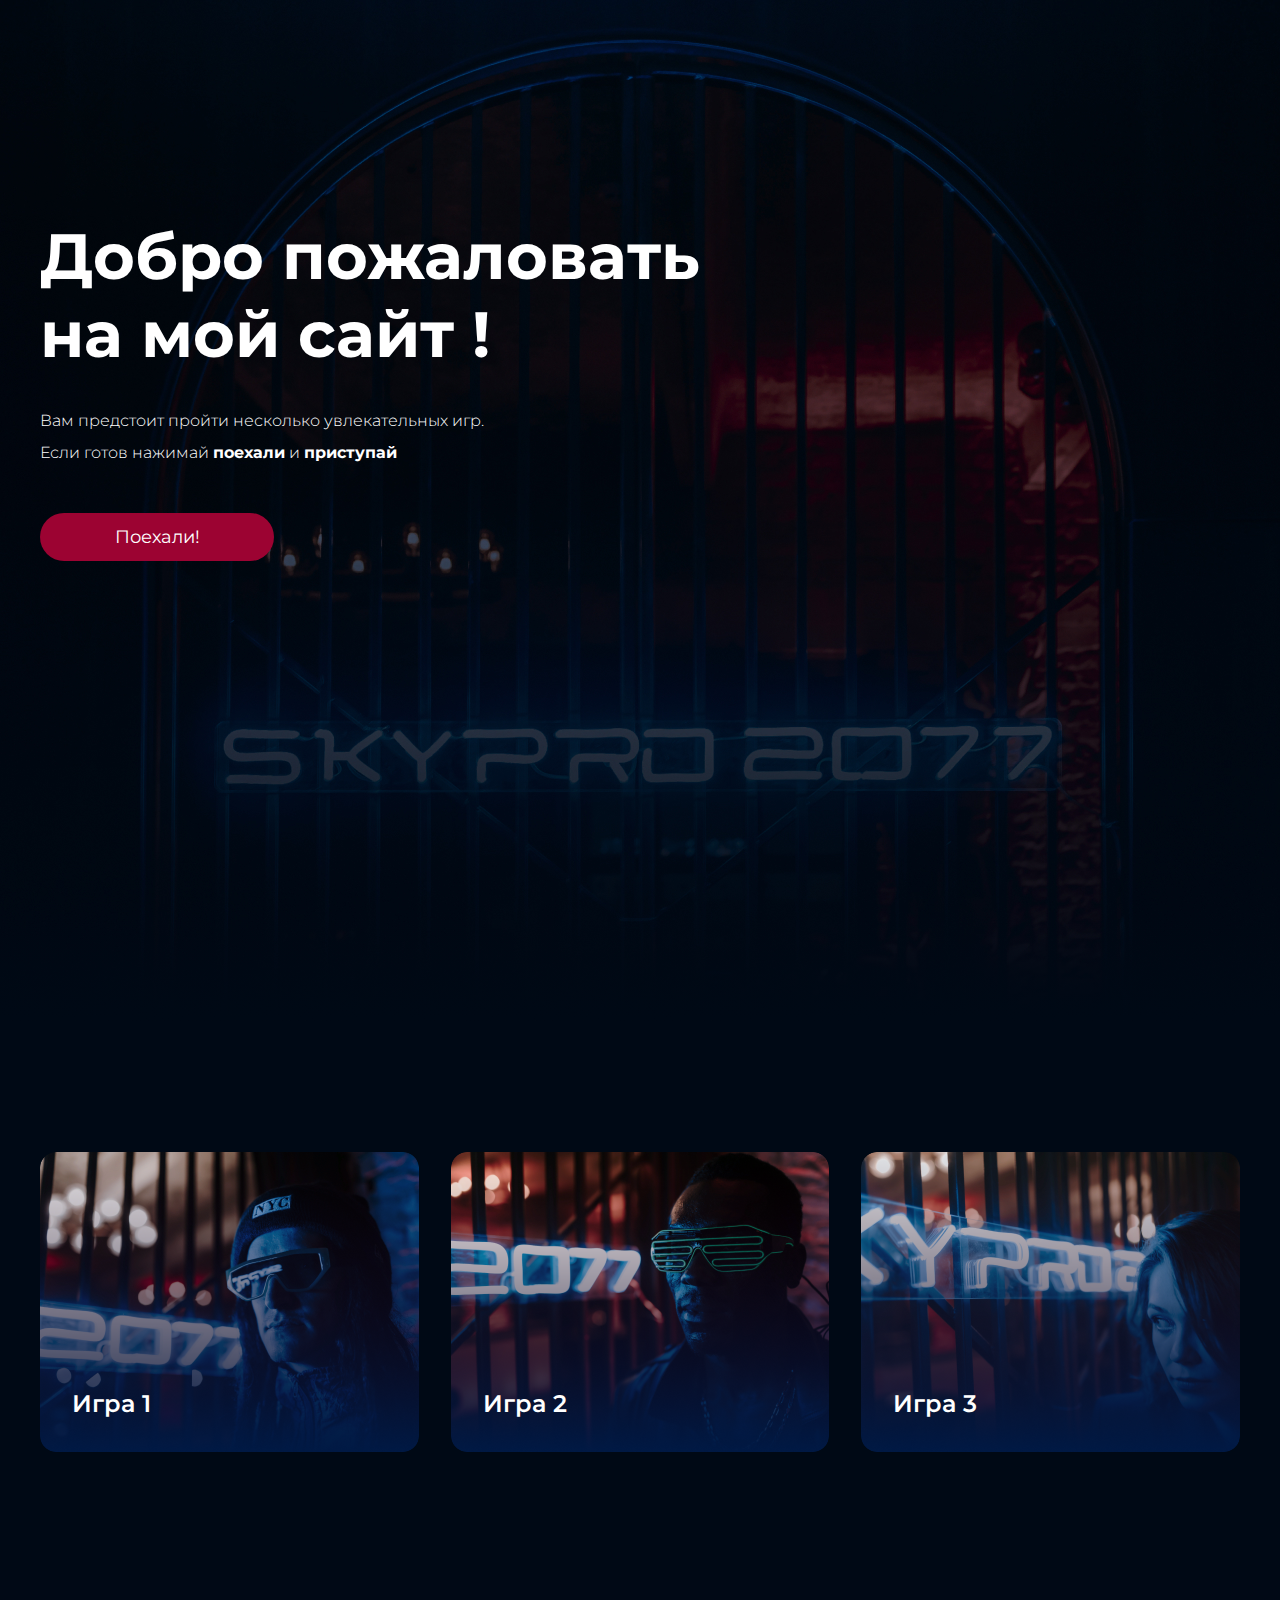
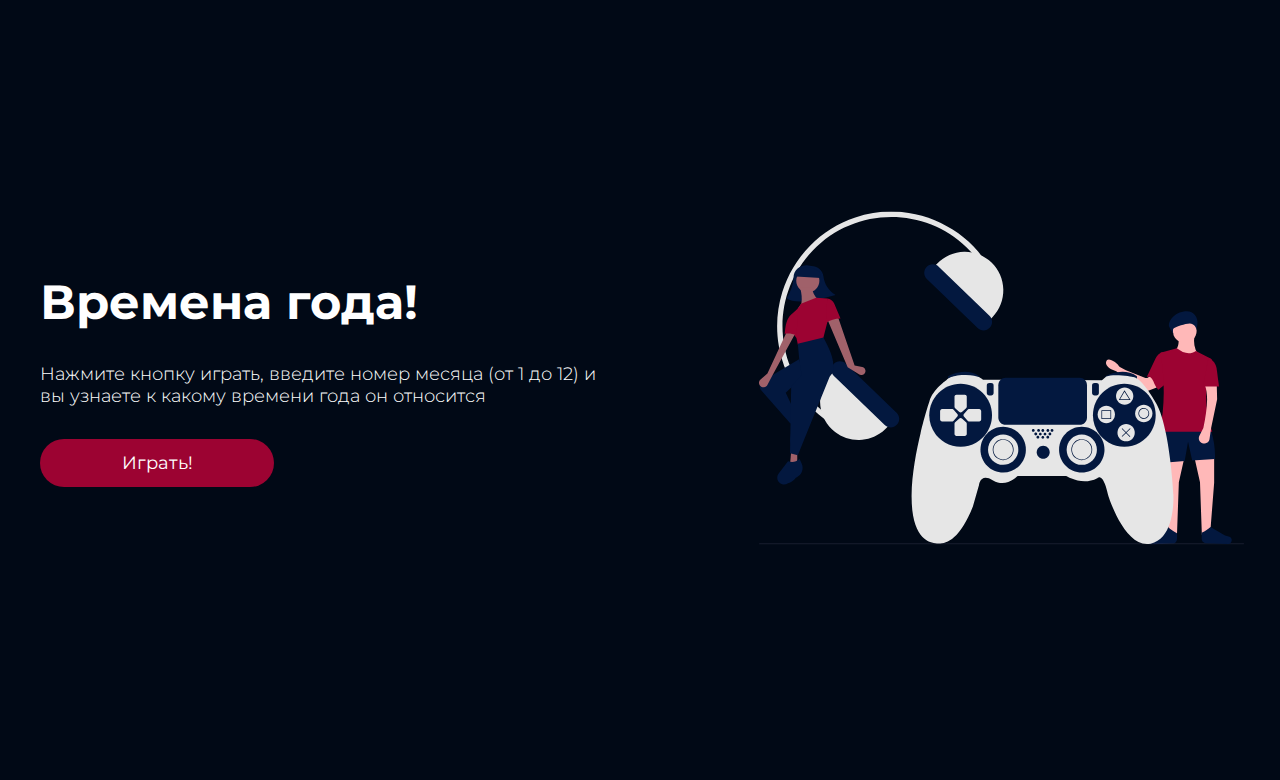
==== index.html @ d6d67e96 "added files with homework hw-3" ====
<!DOCTYPE html>
<html lang="ru">
<head>
    <meta charset="UTF-8">
    <meta name="viewport" content="width=device-width, initial-scale=1.0">
    <title>Добро пожаловать на мой сайт !</title>
    <link rel="preconnect" href="https://fonts.googleapis.com">
    <link rel="preconnect" href="https://fonts.gstatic.com" crossorigin>
    <link href="https://fonts.googleapis.com/css2?family=Montserrat:wght@400;500;600&display=swap" rel="stylesheet">
    <link rel="stylesheet" href="style.css">
</head>
<body>
    <div class="top center">
        <h1 class="title">Добро пожаловать<br>на мой сайт !</h1> 
        <p class="top_text">Вам предстоит пройти несколько увлекательных игр. Если готов нажимай <span class="text">поехали</span> и <span class="text">приступай</span></p>
        <a href="#" class="button-go">Поехали!</a>
    </div>
    <div class="games games__box center">
        <a href="#" class="games__item games__item_1">
            <p class="games__text">Игра 1</p>
        </a>
        <a href="#" class="games__item games__item_2">
            <p class="games__text">Игра 2</p>
        </a>
        <a href="#" class="games__item games__item_3">
            <p class="games__text">Игра 3</p>
        </a>
    </div>
    <div class="seasons center">
        <div class="box-month">
            <h1 class="title_text">Времена года!</h1>
            <p class="month">Нажмите кнопку играть, введите номер месяца (от 1 до 12) и вы узнаете к какому времени года он относится</p>
            <a href="#" class="button-month">Играть!</a>
        </div>
        <div class="svg" href="#">
            <svg class="svg_image" width="485" height="334" viewBox="0 0 485 334" fill="none" xmlns="http://www.w3.org/2000/svg">
                <g clip-path="url(#clip0_700_26)">
                <path d="M416.377 139.54C423.062 146.577 430.52 147.7 438.752 142.909C435.298 137.353 434.475 131.309 435.396 124.942H419.36C420.071 130.537 419.88 135.746 416.377 139.54Z" fill="#FFB8B8"/>
                <path d="M442.854 323.699L451.431 319.208L455.16 271.671V246.592L435.396 246.218L440.989 271.297L442.854 323.699Z" fill="#FFB8B8"/>
                <path d="M417.992 323.699L409.415 319.208L405.686 271.671V246.592L425.45 246.218L419.856 271.297L417.992 323.699Z" fill="#FFB8B8"/>
                <path d="M404.817 251.832L425.7 249.961L429.056 230.871L433.158 249.587L455.906 248.089C456.403 238.994 455.141 229.634 452.177 220.016L402.206 218.893L404.817 251.832Z" fill="#03183F"/>
                <path d="M383.111 180.14L357.991 160.724C357.73 160.523 357.443 160.358 357.138 160.233L353.487 158.742C350.555 157.545 344.969 153.561 347.693 149.46C349.89 146.153 358.297 152.077 359.331 154.271C359.658 154.962 360.194 155.531 360.863 155.898L365.968 158.706C366.092 158.774 366.22 158.835 366.351 158.888L385.787 166.795C386.326 167.015 386.909 167.102 387.488 167.049C388.067 166.997 388.625 166.806 389.116 166.494L392.639 164.251C393.141 163.932 393.712 163.74 394.304 163.693C394.896 163.645 395.49 163.743 396.036 163.978C396.581 164.213 397.062 164.577 397.435 165.041C397.809 165.504 398.065 166.051 398.18 166.636L399.344 172.535C399.512 173.385 399.375 174.266 398.957 175.024C398.539 175.781 397.868 176.366 397.062 176.675L386.641 180.661C386.058 180.885 385.427 180.954 384.808 180.863C384.19 180.772 383.606 180.523 383.111 180.14Z" fill="#FFB8B8"/>
                <path d="M387.777 165.994C394.732 164.122 394.002 173.875 399.308 178.67L409.741 170.403L403.698 141.037C402.077 141.502 400.585 142.339 399.342 143.482C398.098 144.625 397.137 146.043 396.533 147.623L387.777 165.994Z" fill="#9C0332"/>
                <path d="M400.715 220.765H453.296C444.786 197.747 445.615 174.074 452.86 149.95C452.982 149.549 452.961 149.118 452.8 148.732C452.639 148.346 452.349 148.028 451.98 147.833L436.887 139.915C430.963 143.784 424.596 142.595 417.869 137.294L401.46 141.786C405.927 168.713 406.054 195.087 400.715 220.765Z" fill="#9C0332"/>
                <path d="M413.862 332.491L391.95 333.423C390.996 333.464 390.06 333.149 389.324 332.539C388.587 331.928 388.102 331.066 387.96 330.118C387.818 329.161 388.036 328.184 388.574 327.381C389.111 326.577 389.928 326.003 390.865 325.773L394.582 324.858L409.19 316.36C411.354 318.609 414.334 320.511 417.977 322.131L418.02 328.106C418.028 329.235 417.599 330.323 416.824 331.141C416.048 331.959 414.986 332.443 413.862 332.491Z" fill="#03183F"/>
                <path d="M484.783 333.5H0.176254V332.298H485L484.783 333.5Z" fill="#3F3D56" fill-opacity="0.4"/>
                <path d="M446.801 332.157L468.714 333.089C469.668 333.13 470.604 332.815 471.34 332.204C472.077 331.594 472.562 330.732 472.704 329.784C472.846 328.827 472.628 327.85 472.09 327.047C471.553 326.243 470.736 325.669 469.799 325.439L466.082 324.524L451.474 316.026C449.31 318.275 446.33 320.177 442.687 321.797L442.644 327.772C442.636 328.901 443.065 329.989 443.84 330.807C444.616 331.625 445.677 332.109 446.801 332.157Z" fill="#03183F"/>
                <path d="M425.7 131.68C432.291 131.68 437.633 126.317 437.633 119.702C437.633 113.087 432.291 107.724 425.7 107.724C419.109 107.724 413.767 113.087 413.767 119.702C413.767 126.317 419.109 131.68 425.7 131.68Z" fill="#FFB8B8"/>
                <path d="M444.346 217.022L440.403 224.716C440.056 225.395 439.855 226.14 439.814 226.903C439.774 227.665 439.895 228.428 440.169 229.14C440.443 229.852 440.864 230.498 441.404 231.036C441.945 231.573 442.592 231.989 443.305 232.257C444.058 232.541 444.866 232.652 445.668 232.581C446.47 232.511 447.246 232.261 447.939 231.85C448.633 231.438 449.225 230.877 449.674 230.206C450.122 229.535 450.416 228.771 450.532 227.972L452.177 216.648L458.144 188.2L457.771 173.977H445.838C449.908 184.556 447.889 200.16 444.346 217.022Z" fill="#FFB8B8"/>
                <path d="M443.973 175.474H460.008L457.681 157.822C457.365 155.428 456.457 153.152 455.04 151.201C453.622 149.25 451.741 147.686 449.567 146.652L443.973 175.474Z" fill="#9C0332"/>
                <path d="M438.387 113.104C438.625 111.504 438.525 109.872 438.093 108.313C437.661 106.755 436.906 105.305 435.879 104.058C433.843 101.64 430.43 99.6609 424.768 100.595C412.415 102.632 408.853 112.954 410.063 115.55C411.273 118.146 414.983 124.164 414.983 124.164C414.983 124.164 412.26 118.207 415.215 116.994C418.17 115.782 429.605 111.005 433.597 113.157C434.726 113.726 435.686 114.586 436.377 115.649C437.068 116.711 437.466 117.939 437.531 119.206L438.387 113.104Z" fill="#03183F"/>
                <path d="M234.139 63.2548L229.341 65.6983C223.815 54.776 216.493 44.867 207.685 36.3878C164.426 -5.35464 95.3993 -3.98991 53.812 39.43C12.2248 82.8499 13.5844 152.134 56.8429 193.877C65.0762 201.838 74.5085 208.445 84.7924 213.457L82.4453 218.316C66.1449 210.372 51.9618 198.649 41.0677 184.115C30.1737 169.581 22.8815 152.653 19.7936 134.731C16.7058 116.809 17.9109 98.4071 23.3094 81.045C28.708 63.6829 38.145 47.8594 50.8407 34.8818C63.5364 21.9042 79.1264 12.1451 96.3226 6.41078C113.519 0.676456 131.828 -0.868477 149.736 1.90363C167.645 4.67573 184.64 11.6853 199.316 22.3532C213.992 33.0211 225.928 47.041 234.139 63.2548Z" fill="#E6E6E6"/>
                <path d="M71.8174 163.721C64.7602 171.089 60.9081 180.97 61.1087 191.189C61.3092 201.407 65.5459 211.128 72.8867 218.211C80.2275 225.295 90.0711 229.161 100.252 228.96C110.433 228.759 120.117 224.506 127.174 217.138L133.784 210.237L78.4273 156.82L71.8174 163.721Z" fill="#E6E6E6"/>
                <path d="M74.7183 152.9C73.1474 154.544 72.2903 156.746 72.335 159.024C72.3797 161.301 73.3225 163.467 74.9566 165.048L125.73 214.042C127.366 215.621 129.561 216.483 131.831 216.438C134.1 216.393 136.259 215.445 137.832 213.802C139.406 212.16 140.264 209.957 140.22 207.679C140.175 205.401 139.23 203.234 137.594 201.655L86.8206 152.661C85.1829 151.084 82.989 150.224 80.7201 150.269C78.4513 150.314 76.2928 151.26 74.7183 152.9Z" fill="#03183F"/>
                <path d="M227.001 112.912L233.611 106.011C240.668 98.6427 244.52 88.7624 244.32 78.5435C244.119 68.3246 239.883 58.6042 232.542 51.5206C228.907 48.0132 224.619 45.2588 219.924 43.4145C215.229 41.5703 210.218 40.6723 205.176 40.772C194.996 40.9733 185.311 45.2258 178.254 52.5939L171.644 59.4952L227.001 112.912Z" fill="#E6E6E6"/>
                <path d="M167.596 55.9295C166.025 57.5734 165.168 59.7755 165.213 62.0528C165.258 64.3301 166.2 66.4966 167.835 68.0771L218.608 117.071C220.245 118.648 222.438 119.509 224.707 119.463C226.976 119.417 229.133 118.469 230.706 116.827C232.278 115.186 233.137 112.984 233.093 110.707C233.049 108.43 232.106 106.264 230.472 104.684L179.699 55.6903C178.061 54.1135 175.867 53.2533 173.598 53.2981C171.329 53.343 169.171 54.2893 167.596 55.9295Z" fill="#03183F"/>
                <path d="M189.014 169.153V165.173C189.014 165.173 206.32 155.402 220.381 165.173V168.791L189.014 169.153Z" fill="#03183F"/>
                <path d="M346.569 169.153V165.173C346.569 165.173 363.875 155.402 377.936 165.173V168.791L346.569 169.153Z" fill="#03183F"/>
                <path d="M240.932 168.792H223.986C223.986 168.792 219.66 163.725 205.239 164.087C190.817 164.449 187.933 168.792 187.933 168.792C187.933 168.792 173.692 178.381 170.447 190.324C170.447 190.324 152.961 242.977 152.6 284.232C152.24 325.487 168.103 331.277 176.396 332.362C184.688 333.448 199.47 332.001 213.891 295.45L220.021 274.099C220.021 274.099 221.102 261.433 234.082 269.395C247.061 277.356 258.598 265.052 258.598 265.052H307.271C307.271 265.052 323.495 275.185 338.277 267.224C338.277 267.224 344.045 259.624 349.453 285.318C349.453 285.318 366.038 338.153 391.636 332.724C417.234 327.296 414.35 283.146 414.35 283.146C414.35 283.146 410.925 215.655 396.864 191.771C396.864 191.771 383.344 166.982 374.33 165.896C374.33 165.896 354.861 162.278 347.29 165.535L342.964 169.153L240.932 168.792Z" fill="#E6E6E6"/>
                <path d="M201.633 235.74C218.957 235.74 233 221.644 233 204.256C233 186.868 218.957 172.772 201.633 172.772C184.31 172.772 170.266 186.868 170.266 204.256C170.266 221.644 184.31 235.74 201.633 235.74Z" fill="#03183F"/>
                <path d="M365.317 235.74C382.64 235.74 396.684 221.644 396.684 204.256C396.684 186.868 382.64 172.772 365.317 172.772C347.994 172.772 333.95 186.868 333.95 204.256C333.95 221.644 347.994 235.74 365.317 235.74Z" fill="#03183F"/>
                <path d="M207.099 197.235L202.917 200.948C202.563 201.261 202.107 201.434 201.635 201.434C201.163 201.434 200.707 201.261 200.353 200.948L196.164 197.235C195.959 197.054 195.795 196.832 195.682 196.582C195.568 196.333 195.509 196.062 195.508 195.788V185.572C195.509 185.056 195.713 184.562 196.077 184.198C196.441 183.833 196.934 183.629 197.447 183.629H205.83C206.343 183.628 206.836 183.832 207.2 184.195C207.564 184.559 207.769 185.053 207.77 185.568V195.781C207.767 196.057 207.706 196.33 207.591 196.581C207.475 196.832 207.307 197.055 207.099 197.235Z" fill="#E6E6E6"/>
                <path d="M207.099 211.273L202.917 207.564C202.563 207.251 202.107 207.078 201.635 207.078C201.163 207.078 200.707 207.251 200.353 207.564L196.164 211.277C195.959 211.458 195.795 211.68 195.682 211.93C195.568 212.179 195.509 212.45 195.508 212.724V222.929C195.507 223.445 195.71 223.939 196.072 224.304C196.435 224.669 196.927 224.875 197.44 224.876H205.83C206.343 224.877 206.836 224.673 207.2 224.309C207.564 223.946 207.769 223.452 207.77 222.936V212.728C207.767 212.451 207.706 212.179 207.591 211.928C207.475 211.677 207.307 211.454 207.099 211.273Z" fill="#E6E6E6"/>
                <path d="M194.642 209.749L198.341 205.544C198.653 205.189 198.825 204.731 198.825 204.258C198.825 203.784 198.653 203.327 198.341 202.971L194.642 198.766C194.462 198.561 194.24 198.396 193.991 198.282C193.743 198.169 193.473 198.109 193.2 198.108H183.033C182.519 198.109 182.027 198.314 181.664 198.679C181.301 199.044 181.097 199.539 181.097 200.055V208.468C181.096 208.984 181.299 209.478 181.661 209.843C182.024 210.209 182.516 210.414 183.029 210.415H193.204C193.477 210.412 193.746 210.351 193.994 210.237C194.242 210.122 194.463 209.956 194.642 209.749Z" fill="#E6E6E6"/>
                <path d="M208.628 209.749L204.936 205.541C204.623 205.186 204.451 204.728 204.451 204.254C204.451 203.78 204.623 203.323 204.936 202.968L208.635 198.763C208.815 198.557 209.037 198.392 209.286 198.278C209.534 198.165 209.804 198.106 210.077 198.104H220.244C220.758 198.103 221.25 198.307 221.614 198.671C221.978 199.034 222.183 199.528 222.184 200.044V208.465C222.185 208.98 221.982 209.475 221.619 209.84C221.257 210.205 220.765 210.411 220.251 210.412H210.081C209.805 210.411 209.534 210.352 209.283 210.238C209.032 210.124 208.809 209.957 208.628 209.749Z" fill="#E6E6E6"/>
                <path d="M244.177 261.433C256.721 261.433 266.89 251.226 266.89 238.635C266.89 226.044 256.721 215.836 244.177 215.836C231.632 215.836 221.463 226.044 221.463 238.635C221.463 251.226 231.632 261.433 244.177 261.433Z" fill="#03183F"/>
                <path d="M322.774 261.433C335.318 261.433 345.488 251.226 345.488 238.635C345.488 226.044 335.318 215.836 322.774 215.836C310.229 215.836 300.06 226.044 300.06 238.635C300.06 251.226 310.229 261.433 322.774 261.433Z" fill="#03183F"/>
                <path d="M244.177 253.834C252.54 253.834 259.319 247.029 259.319 238.635C259.319 230.241 252.54 223.436 244.177 223.436C235.814 223.436 229.034 230.241 229.034 238.635C229.034 247.029 235.814 253.834 244.177 253.834Z" fill="#E6E6E6"/>
                <path d="M244.177 249.129C242.109 249.129 240.087 248.514 238.368 247.361C236.648 246.208 235.308 244.569 234.517 242.651C233.726 240.733 233.519 238.623 233.922 236.587C234.325 234.552 235.321 232.682 236.783 231.214C238.246 229.746 240.109 228.747 242.137 228.342C244.165 227.937 246.267 228.145 248.178 228.939C250.088 229.733 251.721 231.078 252.87 232.804C254.019 234.53 254.632 236.559 254.632 238.635C254.629 241.417 253.526 244.085 251.566 246.052C249.606 248.02 246.949 249.126 244.177 249.129ZM244.177 228.864C242.251 228.864 240.369 229.437 238.768 230.511C237.168 231.584 235.92 233.11 235.183 234.896C234.446 236.681 234.254 238.646 234.629 240.541C235.005 242.436 235.932 244.177 237.293 245.544C238.655 246.91 240.389 247.841 242.278 248.218C244.166 248.595 246.123 248.401 247.902 247.662C249.681 246.922 251.201 245.67 252.271 244.063C253.34 242.456 253.911 240.567 253.911 238.635C253.908 236.044 252.882 233.561 251.057 231.729C249.232 229.897 246.758 228.867 244.177 228.864Z" fill="#03183F"/>
                <path d="M322.774 253.834C331.137 253.834 337.916 247.029 337.916 238.635C337.916 230.241 331.137 223.436 322.774 223.436C314.411 223.436 307.631 230.241 307.631 238.635C307.631 247.029 314.411 253.834 322.774 253.834Z" fill="#E6E6E6"/>
                <path d="M322.774 249.129C320.706 249.129 318.684 248.514 316.965 247.361C315.246 246.208 313.905 244.569 313.114 242.651C312.323 240.733 312.116 238.623 312.519 236.587C312.923 234.552 313.918 232.682 315.381 231.214C316.843 229.746 318.706 228.747 320.734 228.342C322.762 227.937 324.864 228.145 326.775 228.939C328.685 229.733 330.318 231.078 331.467 232.804C332.616 234.53 333.229 236.559 333.229 238.635C333.226 241.417 332.124 244.085 330.163 246.052C328.203 248.019 325.546 249.126 322.774 249.129ZM322.774 228.864C320.848 228.864 318.966 229.437 317.366 230.511C315.765 231.584 314.517 233.11 313.78 234.896C313.043 236.681 312.851 238.646 313.226 240.541C313.602 242.436 314.529 244.177 315.89 245.544C317.252 246.91 318.986 247.841 320.875 248.218C322.763 248.595 324.72 248.401 326.499 247.662C328.278 246.922 329.798 245.67 330.868 244.063C331.937 242.456 332.508 240.567 332.508 238.635C332.505 236.044 331.479 233.561 329.654 231.729C327.829 229.897 325.355 228.867 322.774 228.864Z" fill="#03183F"/>
                <path d="M284.196 247.682C287.78 247.682 290.686 244.765 290.686 241.168C290.686 237.57 287.78 234.654 284.196 234.654C280.612 234.654 277.707 237.57 277.707 241.168C277.707 244.765 280.612 247.682 284.196 247.682Z" fill="#03183F"/>
                <path d="M274.278 220.848C275.06 220.848 275.695 220.212 275.695 219.426C275.695 218.641 275.06 218.004 274.278 218.004C273.495 218.004 272.861 218.641 272.861 219.426C272.861 220.212 273.495 220.848 274.278 220.848Z" fill="#03183F"/>
                <path d="M279.585 220.848C280.367 220.848 281.002 220.212 281.002 219.426C281.002 218.641 280.367 218.004 279.585 218.004C278.802 218.004 278.168 218.641 278.168 219.426C278.168 220.212 278.802 220.848 279.585 220.848Z" fill="#03183F"/>
                <path d="M278.878 227.597C279.661 227.597 280.295 226.961 280.295 226.175C280.295 225.39 279.661 224.753 278.878 224.753C278.096 224.753 277.461 225.39 277.461 226.175C277.461 226.961 278.096 227.597 278.878 227.597Z" fill="#03183F"/>
                <path d="M283.836 227.778C284.632 227.778 285.278 227.13 285.278 226.331C285.278 225.531 284.632 224.883 283.836 224.883C283.039 224.883 282.394 225.531 282.394 226.331C282.394 227.13 283.039 227.778 283.836 227.778Z" fill="#03183F"/>
                <path d="M288.786 227.597C289.568 227.597 290.203 226.961 290.203 226.175C290.203 225.39 289.568 224.753 288.786 224.753C288.003 224.753 287.369 225.39 287.369 226.175C287.369 226.961 288.003 227.597 288.786 227.597Z" fill="#03183F"/>
                <path d="M276.755 224.402C277.537 224.402 278.172 223.765 278.172 222.98C278.172 222.194 277.537 221.558 276.755 221.558C275.972 221.558 275.338 222.194 275.338 222.98C275.338 223.765 275.972 224.402 276.755 224.402Z" fill="#03183F"/>
                <path d="M281.312 224.521C282.108 224.521 282.754 223.873 282.754 223.074C282.754 222.274 282.108 221.626 281.312 221.626C280.515 221.626 279.87 222.274 279.87 223.074C279.87 223.873 280.515 224.521 281.312 224.521Z" fill="#03183F"/>
                <path d="M285.999 224.521C286.795 224.521 287.441 223.873 287.441 223.074C287.441 222.274 286.795 221.626 285.999 221.626C285.202 221.626 284.557 222.274 284.557 223.074C284.557 223.873 285.202 224.521 285.999 224.521Z" fill="#03183F"/>
                <path d="M290.909 224.402C291.692 224.402 292.326 223.765 292.326 222.98C292.326 222.194 291.692 221.558 290.909 221.558C290.127 221.558 289.493 222.194 289.493 222.98C289.493 223.765 290.127 224.402 290.909 224.402Z" fill="#03183F"/>
                <path d="M283.836 220.903C284.632 220.903 285.278 220.254 285.278 219.455C285.278 218.656 284.632 218.008 283.836 218.008C283.039 218.008 282.394 218.656 282.394 219.455C282.394 220.254 283.039 220.903 283.836 220.903Z" fill="#03183F"/>
                <path d="M288.883 220.903C289.68 220.903 290.325 220.254 290.325 219.455C290.325 218.656 289.68 218.008 288.883 218.008C288.087 218.008 287.441 218.656 287.441 219.455C287.441 220.254 288.087 220.903 288.883 220.903Z" fill="#03183F"/>
                <path d="M293.033 220.848C293.815 220.848 294.45 220.212 294.45 219.426C294.45 218.641 293.815 218.004 293.033 218.004C292.25 218.004 291.616 218.641 291.616 219.426C291.616 220.212 292.25 220.848 293.033 220.848Z" fill="#03183F"/>
                <path d="M230.296 171.876C229.629 171.877 228.99 172.143 228.518 172.616C228.046 173.089 227.781 173.731 227.78 174.401V182C227.781 182.67 228.046 183.312 228.518 183.785C228.99 184.258 229.629 184.524 230.296 184.525H232.099C232.765 184.524 233.405 184.258 233.876 183.785C234.348 183.312 234.613 182.67 234.614 182V174.401C234.613 173.731 234.348 173.089 233.876 172.616C233.405 172.143 232.765 171.877 232.099 171.876H230.296Z" fill="#03183F"/>
                <path d="M335.573 171.876C334.906 171.876 334.266 172.143 333.795 172.616C333.323 173.089 333.058 173.731 333.057 174.401V182C333.058 182.67 333.323 183.312 333.795 183.785C334.266 184.258 334.906 184.524 335.573 184.525H337.375C338.042 184.524 338.682 184.258 339.153 183.785C339.625 183.312 339.89 182.67 339.891 182V174.401C339.89 173.731 339.625 173.089 339.153 172.616C338.682 172.143 338.042 171.876 337.375 171.876H335.573Z" fill="#03183F"/>
                <path d="M365.678 193.761C370.457 193.761 374.331 189.873 374.331 185.076C374.331 180.279 370.457 176.391 365.678 176.391C360.899 176.391 357.025 180.279 357.025 185.076C357.025 189.873 360.899 193.761 365.678 193.761Z" fill="#E6E6E6"/>
                <path d="M347.29 212.217C352.069 212.217 355.943 208.329 355.943 203.532C355.943 198.736 352.069 194.847 347.29 194.847C342.511 194.847 338.637 198.736 338.637 203.532C338.637 208.329 342.511 212.217 347.29 212.217Z" fill="#E6E6E6"/>
                <path d="M384.786 211.132C389.565 211.132 393.439 207.243 393.439 202.447C393.439 197.65 389.565 193.761 384.786 193.761C380.007 193.761 376.133 197.65 376.133 202.447C376.133 207.243 380.007 211.132 384.786 211.132Z" fill="#E6E6E6"/>
                <path d="M367.12 230.312C371.899 230.312 375.773 226.423 375.773 221.626C375.773 216.83 371.899 212.941 367.12 212.941C362.341 212.941 358.467 216.83 358.467 221.626C358.467 226.423 362.341 230.312 367.12 230.312Z" fill="#E6E6E6"/>
                <path d="M246.61 166.809C244.677 166.812 242.823 167.584 241.456 168.956C240.089 170.328 239.32 172.189 239.318 174.129V206.518C239.32 208.458 240.089 210.319 241.456 211.691C242.823 213.063 244.677 213.835 246.61 213.838H320.7C322.634 213.835 324.487 213.063 325.855 211.691C327.222 210.319 327.991 208.458 327.993 206.518V174.129C327.991 172.189 327.222 170.328 325.855 168.956C324.487 167.584 322.634 166.812 320.7 166.809H246.61Z" fill="#03183F"/>
                <path d="M371.556 189.057H359.822L365.487 179.31L371.556 189.057ZM361.078 188.333H370.255L365.508 180.71L361.078 188.333Z" fill="#03183F"/>
                <path d="M352.158 207.875H342.423V199.19H352.158V207.875ZM343.144 207.151H351.437V199.913H343.144V207.151Z" fill="#03183F"/>
                <path d="M384.786 207.875C383.717 207.875 382.671 207.556 381.782 206.96C380.892 206.363 380.199 205.516 379.79 204.524C379.38 203.532 379.273 202.441 379.482 201.388C379.691 200.335 380.206 199.367 380.962 198.608C381.718 197.849 382.682 197.332 383.731 197.123C384.78 196.913 385.867 197.021 386.856 197.431C387.844 197.842 388.689 198.538 389.283 199.431C389.877 200.323 390.194 201.373 390.194 202.446C390.193 203.886 389.622 205.265 388.608 206.283C387.595 207.301 386.22 207.873 384.786 207.875ZM384.786 197.742C383.859 197.742 382.953 198.018 382.182 198.535C381.411 199.052 380.811 199.787 380.456 200.646C380.101 201.506 380.008 202.452 380.189 203.364C380.37 204.277 380.816 205.115 381.472 205.773C382.127 206.431 382.963 206.879 383.872 207.061C384.781 207.242 385.723 207.149 386.58 206.793C387.436 206.437 388.168 205.834 388.683 205.06C389.198 204.286 389.473 203.377 389.473 202.446C389.472 201.199 388.977 200.003 388.099 199.121C387.22 198.24 386.029 197.743 384.786 197.742Z" fill="#03183F"/>
                <path d="M363.229 217.299L362.719 217.811L370.831 225.953L371.341 225.442L363.229 217.299Z" fill="#03183F"/>
                <path d="M371.016 217.293L362.725 225.256L363.223 225.779L371.515 217.816L371.016 217.293Z" fill="#03183F"/>
                <path d="M76.6379 84.1163C56.9526 89.5636 35.3964 93.6643 27.6724 87.3026C31.9013 80.2361 34.3405 73.2711 34.5474 66.4326C34.594 63.3037 35.8566 60.3168 38.0659 58.1089C39.5285 56.6906 41.2939 55.6256 43.2281 54.9947C45.1622 54.3639 47.2141 54.1838 49.228 54.4682L54.3368 55.1878C54.5088 55.212 54.6799 55.2395 54.8501 55.2703C57.3022 55.7366 59.5473 56.962 61.2702 58.7744C62.9931 60.5868 64.1073 62.8953 64.4564 65.3758C65.5327 72.791 69.1522 79.2105 76.6379 84.1163Z" fill="#03183F"/>
                <path d="M95.6268 154.467L103.28 156.051C103.864 156.171 104.415 156.422 104.891 156.783C105.367 157.144 105.757 157.607 106.033 158.138C106.309 158.669 106.463 159.256 106.485 159.854C106.507 160.453 106.395 161.049 106.159 161.599C105.931 162.131 105.591 162.607 105.163 162.995C104.736 163.383 104.229 163.674 103.68 163.849C103.13 164.023 102.549 164.077 101.976 164.006C101.404 163.935 100.853 163.742 100.362 163.439L88.6559 156.212L68.7724 109.295L79.071 106.305L95.6268 154.467Z" fill="#A0616A"/>
                <path d="M41.1101 216.03L35.3156 217.722L30.9294 208.629L35.3897 206.296L41.1101 216.03Z" fill="#A0616A"/>
                <path d="M38.1659 254.987L31.0562 253.097L32.1692 240.837L38.2878 241.215L38.1659 254.987Z" fill="#A0616A"/>
                <path d="M38.9074 207.531L31.3772 212.505L2.41556 179.623C1.78735 178.91 1.32345 178.067 1.05686 177.153C0.790277 176.239 0.72756 175.278 0.873163 174.337C1.01877 173.397 1.36911 172.5 1.89929 171.71C2.42946 170.921 3.12643 170.259 3.94061 169.77L40.0197 148.132L45.5457 164.065L26.7592 181.76L38.9074 207.531Z" fill="#03183F"/>
                <path d="M45.2488 224.743C45.23 224.767 45.2111 224.792 45.1921 224.817C44.7108 227.645 43.8656 230.225 41.9779 232.093C41.4183 233.359 40.4134 234.375 39.1552 234.945C37.8969 235.516 36.4734 235.601 35.1565 235.185C33.9146 234.792 32.8471 233.979 32.1366 232.884C31.4261 231.788 31.1168 230.479 31.2615 229.181L32.6686 216.557C36.044 215.778 38.6183 213.851 39.9213 210.103L43.2017 212.345C44.1725 213.004 44.9994 213.854 45.6321 214.843C46.2647 215.833 46.6898 216.942 46.8814 218.102C47.0729 219.262 47.027 220.449 46.7463 221.591C46.4656 222.733 45.9561 223.805 45.2488 224.743Z" fill="#03183F"/>
                <path d="M48.8186 81.4129C55.2196 81.4129 60.4087 76.2045 60.4087 69.7796C60.4087 63.3547 55.2196 58.1463 48.8186 58.1463C42.4176 58.1463 37.2286 63.3547 37.2286 69.7796C37.2286 76.2045 42.4176 81.4129 48.8186 81.4129Z" fill="#A0616A"/>
                <path d="M58.8556 88.3765L40.584 103.565L39.1609 97.3133L42.3501 92.4337C43.2352 87.6462 42.6638 82.3669 41.1429 76.767L53.0639 76.7779C53.5785 81.3033 55.3338 85.2511 58.8556 88.3765Z" fill="#A0616A"/>
                <path d="M63.9998 128.219L39.333 135.76L37.414 126.955C32.7913 120.725 30.7818 115.038 33.8061 110.399L32.2842 103.416C36.6499 99.9654 40.083 96.4354 41.9681 92.7727L57.1447 86.8204L68.3016 87.5094L71.5961 98.5912L63.9998 128.219Z" fill="#9C0332"/>
                <path d="M81.5239 107.544C76.2659 107.488 71.12 109.071 66.7958 112.074L68.3016 87.5094C69.83 87.7143 71.279 88.3151 72.5059 89.2526C73.7329 90.1901 74.6955 91.4321 75.2991 92.8564L81.5239 107.544Z" fill="#9C0332"/>
                <path d="M38.8302 244.149L31.001 242.215L32.1534 175.443L42.6665 163.887L40.3132 149.237L38.7904 132.826L64.4704 126.435C73.1504 142.254 78.3968 156.637 70.7386 165.621L38.8302 244.149Z" fill="#03183F"/>
                <path d="M37.032 266.694C36.9968 266.708 36.9617 266.722 36.9265 266.735C34.6531 269.385 32.1553 271.545 29.0149 272.305C27.6374 273.275 25.9523 273.701 24.2814 273.503C22.6105 273.305 21.0709 272.496 19.9564 271.231C18.9054 270.038 18.3001 268.515 18.244 266.923C18.1879 265.331 18.6845 263.77 19.6489 262.505L29.0222 250.211C33.0341 251.527 36.9283 251.139 40.6358 248.048L42.6568 252.459C43.2582 253.758 43.5894 255.167 43.6302 256.6C43.671 258.032 43.4206 259.458 42.8943 260.79C42.3679 262.123 41.5766 263.333 40.5687 264.348C39.5608 265.363 38.3574 266.162 37.032 266.694Z" fill="#03183F"/>
                <path d="M8.43183 162.498L1.55987 168.404C0.989616 168.894 0.551842 169.52 0.287144 170.226C0.0224452 170.931 -0.060616 171.692 0.0456582 172.437C0.151932 173.183 0.444105 173.89 0.895089 174.493C1.34607 175.095 1.94127 175.574 2.62552 175.884C3.65559 176.35 4.82377 176.407 5.8939 176.042C6.96403 175.677 7.85628 174.919 8.39029 173.919L13.3597 164.616L36.1491 122.872L27.578 121.255L8.43183 162.498Z" fill="#A0616A"/>
                <path d="M37.5223 124.045C33.0711 122.696 28.9015 121.902 25.6678 122.95C26.3457 114.531 27.7427 107.01 32.2842 103.416L38.7402 104.177L37.5223 124.045Z" fill="#9C0332"/>
                <path d="M61.7571 67.0821L36.9682 65.5511L37.2733 60.5749C45.9265 54.7183 54.1895 55.2286 62.0622 62.1058L61.7571 67.0821Z" fill="#03183F"/>
                </g>
                <defs>
                <clipPath id="clip0_700_26">
                <rect width="485" height="333" fill="white" transform="translate(0 0.5)"/>
                </clipPath>
                </defs>
                </svg>  
            </div>
    </div>
</body>
</html>
---- style.css ----
@keyframes shadow-pop-tr {
  0% {
    box-shadow: 0 0 #44D2FF, 0 0 #44D2FF, 0 0 #44D2FF, 0 0 #44D2FF, 0 0 #44D2FF, 0 0 #44D2FF, 0 0 #44D2FF, 0 0 #44D2FF;
    transform: translateX(0) translateY(0);
  }
  100% {
    box-shadow: 1px -1px #44D2FF, 2px -2px #44D2FF, 3px -3px #44D2FF, 4px -4px #44D2FF, 5px -5px #44D2FF, 6px -6px #44D2FF, 7px -7px #44D2FF, 8px -8px #44D2FF;
    transform: translateX(-8px) translateY(8px);
  }
}
* {
  margin: 0;
  padding: 0;
}

body {
  font-family: "Montserrat", sans-serif;
}

.center {
  padding-left: calc(50% - 600px);
  padding-right: calc(50% - 600px);
}

.top {
  height: 1024px;
  background-repeat: no-repeat;
  background: linear-gradient(180deg, rgba(0, 0, 0, 0) 89%, #000915 100%), url(img/topback.jpg), lightgray 50%;
  background-position: center;
  background-size: cover;
}

.games {
  height: 556px;
  background-image: url(img/games.jpg);
  background-repeat: no-repeat;
  background-position: center;
  background-size: cover;
  background: #000915;
}

.top_text {
  color: #FFF;
  font-style: normal;
  font-weight: 300;
  line-height: 32px;
  width: 481px;
  margin-top: 32px;
  margin-bottom: 44px;
}

.text {
  color: #FFF;
  font-style: normal;
  font-weight: 700;
  line-height: 32px;
}

.title {
  font-size: 64px;
  font-weight: 700;
  letter-spacing: 0px;
  text-align: left;
  color: white;
  font-style: normal;
  padding-top: 217px;
}

.button-go {
  width: 234px;
  height: 48px;
  display: block;
  border-radius: 30px;
  background: #9C0332;
  font-size: 18px;
  line-height: 18px;
  color: #ffffff;
  text-decoration: none;
  font-weight: 400;
  display: flex;
  justify-content: center;
  align-items: center;
}
.button-go:hover {
  background: #EB443F;
}

.games__box {
  display: grid;
  gap: 32px;
  grid-template-columns: repeat(12, 1fr);
  align-items: center;
}

.games__item {
  grid-column: span 4;
  border-radius: 16px;
  height: 300px;
  text-decoration: none;
}
.games__item:hover {
  border-radius: 16px;
  border: 3px solid #44D2FF;
  animation: shadow-pop-tr 0.3s cubic-bezier(0.47, 0, 0.745, 0.715) both;
}

.games__item_1 {
  background-image: url(img/game1.png);
}

.games__item_2 {
  background-image: url(img/game2.png);
}

.games__item_3 {
  background-image: url(img/game3.png);
}

.games__text {
  color: #FFF;
  font-size: 24px;
  font-style: normal;
  font-weight: 600;
  line-height: 32px;
  padding-left: 32px;
  padding-top: 236px;
}

.seasons {
  display: grid;
  gap: 32px;
  grid-template-columns: repeat(12, 1fr);
  align-items: center;
  height: 800px;
  background-repeat: no-repeat;
  background: url(img/seasons.jpg);
  background-position: center;
  background-size: cover;
}

.box-month {
  grid-column: 1/6;
}

.title_text {
  font-size: 48px;
  font-weight: 700;
  letter-spacing: 0px;
  text-align: left;
  color: white;
  font-style: normal;
}

.month {
  color: #FFF;
  font-style: normal;
  font-weight: 300;
  font-size: 18px;
  width: 584px;
  margin-top: 32px;
  margin-bottom: 32px;
}

.button-month {
  width: 234px;
  height: 48px;
  border-radius: 30px;
  background: #9C0332;
  font-size: 18px;
  line-height: 18px;
  color: #ffffff;
  text-decoration: none;
  font-weight: 400;
  display: flex;
  justify-content: center;
  align-items: center;
}
.button-month:hover {
  background: #EB443F;
}

.svg {
  grid-column: 8/12;
}

@media (max-width: 375px) {
  .center {
    padding-left: 16px;
    padding-right: 16px;
  }
  .title {
    display: grid;
    width: 343px;
    flex-direction: column;
    justify-content: center;
    font-size: 32px;
    text-align: center;
    padding-top: 21px;
  }
  .top_text {
    width: 343px;
    margin-bottom: 32px;
    text-align: center;
    line-height: 22px;
    font-size: 14px;
  }
  .text {
    line-height: 22px;
    font-size: 14px;
  }
  .top {
    height: 735px;
    background: linear-gradient(180deg, rgba(0, 0, 0, 0) 89%, #000915 100%), url(img/topbackmob.jpg), lightgray 50%;
    display: grid;
    justify-items: center;
    align-content: center;
  }
  .button-go {
    width: 234px;
    display: block;
    font-size: 18px;
    line-height: 18px;
    text-decoration: none;
    font-weight: 400;
    display: flex;
    justify-content: center;
    align-items: center;
  }
  .games__box {
    display: flex;
    flex-direction: column;
    align-items: stretch;
    justify-content: center;
  }
  .games {
    height: 1221px;
    background-image: url(img/gamesmob.jpg);
  }
  .games__item:hover {
    animation: none;
  }
  .games__item_3 {
    background-position: center;
  }
  .seasons {
    display: flex;
    flex-direction: column;
    background: url(img/seasonsmob.jpg);
    height: 654px;
  }
  .box-month {
    display: flex;
    flex-direction: column;
    align-items: center;
    margin-top: 51px;
  }
  .title_text {
    font-size: 32px;
    text-align: center;
  }
  .month {
    font-weight: 300;
    font-size: 14px;
    width: 343px;
    margin-top: 32px;
    margin-bottom: 32px;
    text-align: center;
  }
  .svg_image {
    width: 344px;
    height: 236px;
    padding-left: 16px;
    padding-right: 15px;
    margin-top: 32px;
  }
}/*# sourceMappingURL=style.css.map */
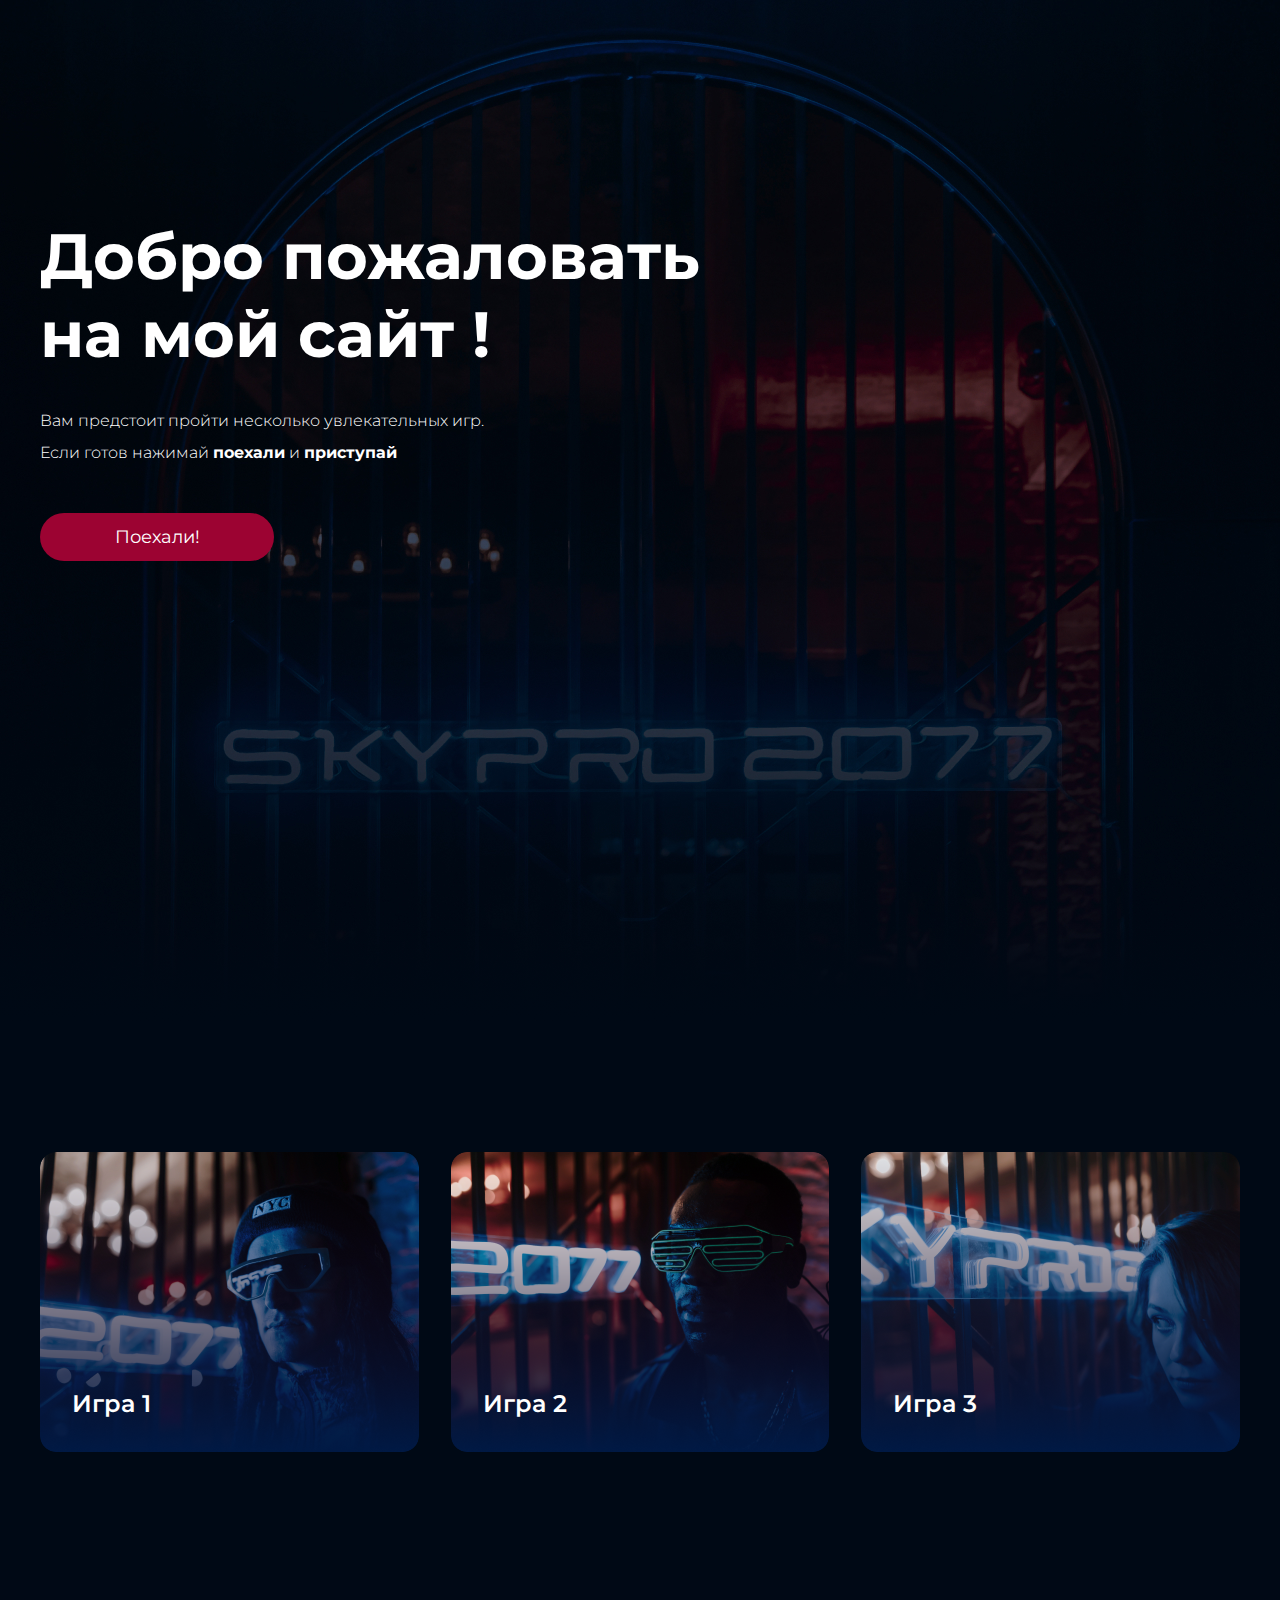
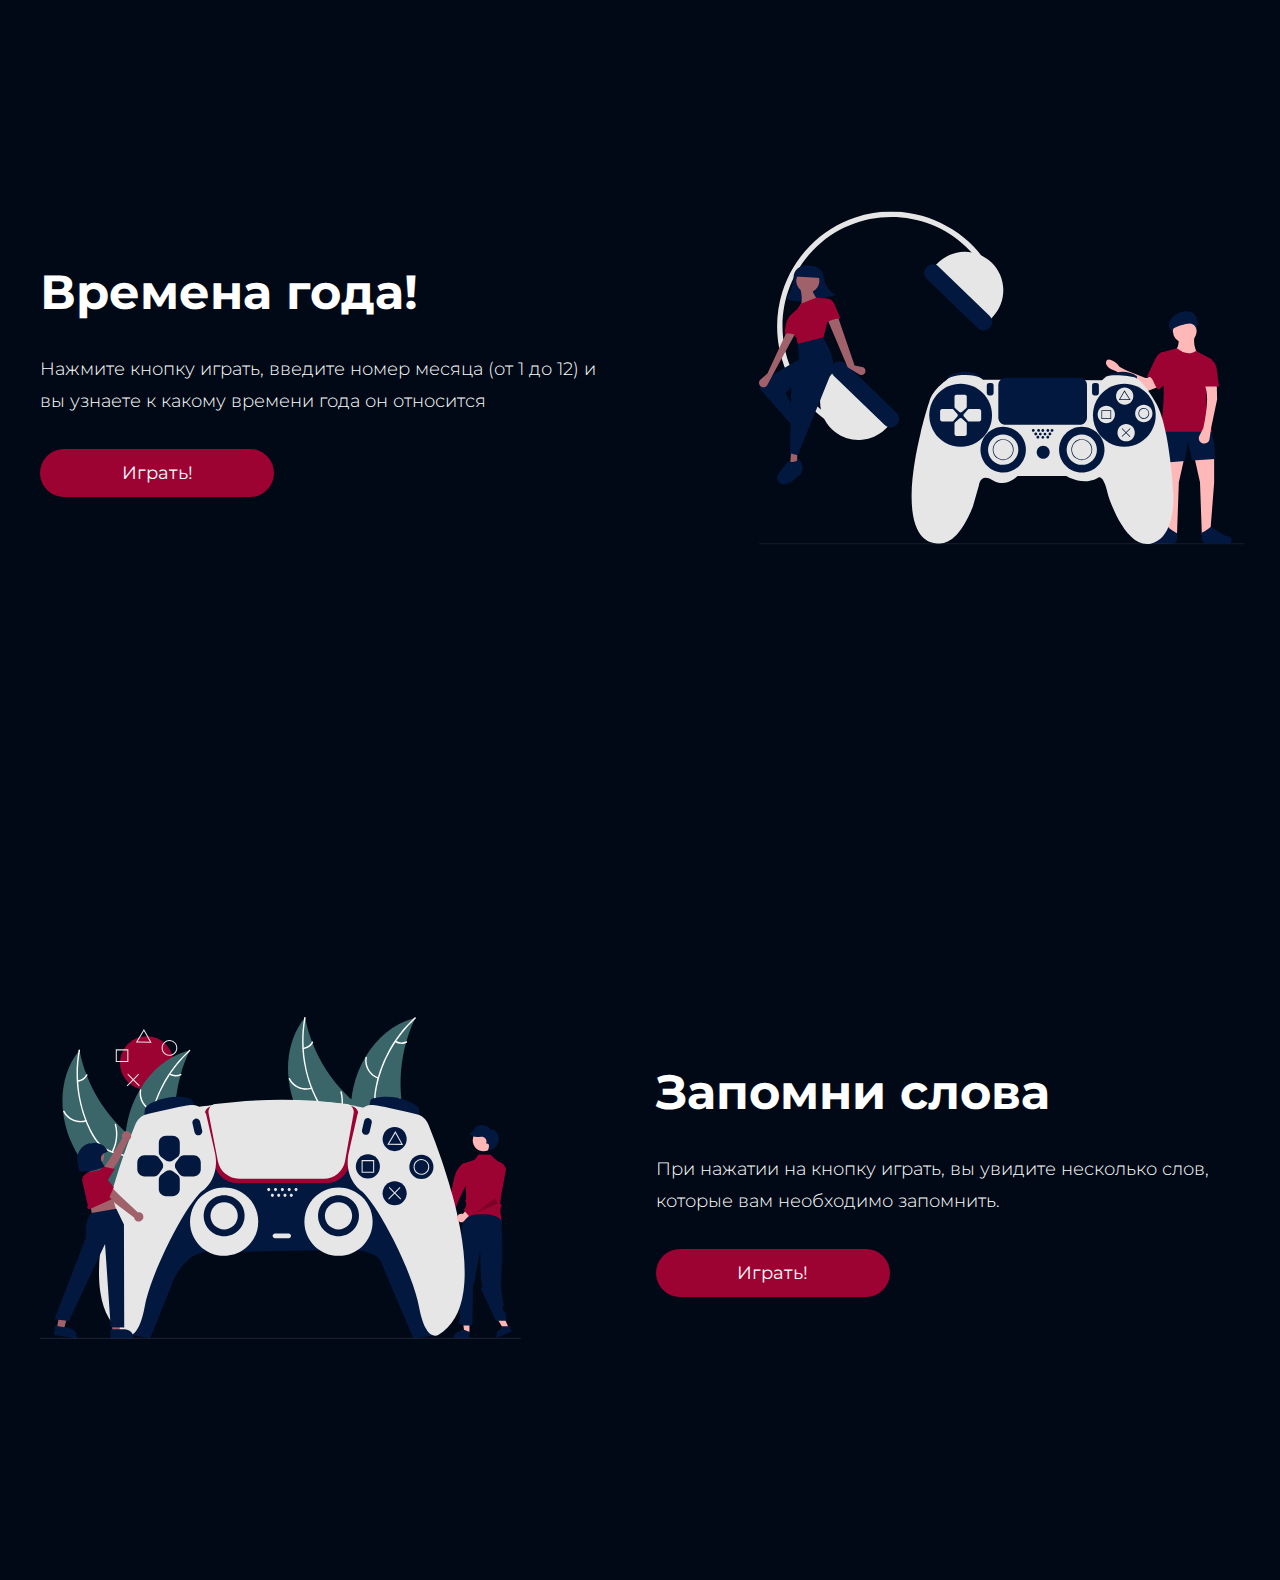
==== commit 7305c3c0: "added files with homework hw-4" ====
--- a/index.html
+++ b/index.html
@@ -118,5 +118,114 @@
                 </svg>  
             </div>
     </div>
+    <div class="remember center">
+        <div class="svg-2" href="#">
+            <svg class="svg_image2" width="481" height="322" viewBox="0 0 481 322" fill="none" xmlns="http://www.w3.org/2000/svg">
+                <g clip-path="url(#clip0_1058_448)">
+                <path d="M468.717 311.028L463.966 313.057L453.897 295.651L460.909 292.656L468.717 311.028Z" fill="#FFB6B6"/>
+                <path d="M429.462 315.535L424.299 315.535L421.842 295.564H429.463L429.462 315.535Z" fill="#FFB6B6"/>
+                <path d="M429.644 320.936L413.765 320.936V320.735C413.766 319.091 414.417 317.515 415.576 316.353C416.735 315.19 418.307 314.538 419.946 314.537H419.946L422.847 312.331L428.258 314.538L429.644 314.538L429.644 320.936Z" fill="#03183F"/>
+                <path d="M471.605 314.486L456.998 320.728L456.919 320.542C456.276 319.03 456.259 317.324 456.871 315.8C457.483 314.275 458.673 313.056 460.181 312.412L460.182 312.411L461.987 309.241L467.828 309.144L469.103 308.599L471.605 314.486Z" fill="#03183F"/>
+                <path d="M424.397 197.34L416.55 245.255L418.685 252.395L415.883 257.452L419.998 301.862L418.328 305.55L422.995 308.436H432.493L432.997 268.231L435.343 262.328V259.075L440.119 234.559L440.998 262.602L442.388 268.514L441.221 272.724L442.745 275.673L455.813 303.809H466.463L465.639 297.446C467.547 296.477 462.774 293.646 462.316 291.551L463.884 288.013L462.316 281.33L460.878 268.272L462.394 240.707L461.681 203.588C458.105 198.781 454.138 195.073 449.222 194.035L424.397 197.34Z" fill="#03183F"/>
+                <path d="M443.508 134.24C449.452 134.24 454.27 129.408 454.27 123.448C454.27 117.488 449.452 112.656 443.508 112.656C437.564 112.656 432.745 117.488 432.745 123.448C432.745 129.408 437.564 134.24 443.508 134.24Z" fill="#FFB6B6"/>
+                <path d="M399.134 208.661C398.999 208.055 398.999 207.427 399.134 206.821C399.268 206.215 399.533 205.645 399.91 205.153C400.288 204.661 400.768 204.258 401.318 203.972C401.867 203.686 402.473 203.524 403.091 203.498L407.427 189.046L412.439 195.066L407.554 207.867C407.528 208.912 407.121 209.912 406.41 210.676C405.699 211.44 404.733 211.916 403.695 212.014C402.657 212.112 401.62 211.825 400.779 211.207C399.938 210.589 399.353 209.683 399.134 208.661Z" fill="#FFB6B6"/>
+                <path d="M427.258 149.258L425.315 145.698L422.811 146.536C422.811 146.536 420.047 148.325 416.177 155.076C414.387 158.199 410.517 178.223 410.517 178.223L401.473 202.237L410.694 203.801L418.387 184.01L427.307 165.07L427.258 149.258Z" fill="#9C0332"/>
+                <path d="M443.109 197.189C450.687 197.189 458.333 198.685 461.464 204.034C461.382 202.871 461.177 200.854 460.964 199.004L460.18 194.033L460.974 189.475L462.023 188.423L460.144 186.539L461.426 177.025L465.657 154.612C465.989 152.848 465.73 151.025 464.921 149.424C464.113 147.823 462.799 146.536 461.185 145.761L457.119 143.801L450.529 137.671L438.608 137.582L434.719 142.652L424.481 146.139L426.199 181.788L425.073 184.423C425.325 184.656 425.858 185.153 426.146 185.473C426.554 185.925 426.034 188.256 425.688 189.605L425.212 193.198L426.71 194.271L424.763 196.578L424.374 199.506C426.307 199.047 434.666 197.189 443.109 197.189Z" fill="#9C0332"/>
+                <path d="M446.261 133.712C446.307 133.61 446.353 133.508 446.399 133.406C446.381 133.407 446.364 133.409 446.346 133.41L446.261 133.712Z" fill="#03183F"/>
+                <path d="M454.57 113.147C454.059 112.663 453.394 112.375 452.693 112.333C451.997 112.356 451.291 112.986 451.436 113.669C450.157 111.4 448.123 109.654 445.689 108.739C443.255 107.824 440.577 107.797 438.126 108.665C436.396 109.277 434.7 110.501 434.302 112.296C434.264 112.768 434.123 113.225 433.891 113.637C433.69 113.857 433.429 114.014 433.141 114.087C432.852 114.16 432.548 114.147 432.267 114.05L432.25 114.045C432.154 114.012 432.05 114.008 431.952 114.035C431.853 114.062 431.765 114.118 431.699 114.196C431.633 114.273 431.592 114.369 431.58 114.47C431.569 114.572 431.588 114.674 431.636 114.764L432.125 115.68C431.508 115.818 430.867 115.804 430.256 115.64C430.155 115.613 430.048 115.619 429.95 115.655C429.851 115.692 429.767 115.759 429.708 115.846C429.649 115.932 429.618 116.035 429.619 116.141C429.621 116.246 429.655 116.348 429.717 116.433C430.53 117.549 431.592 118.459 432.818 119.09C434.044 119.722 435.4 120.058 436.778 120.072C438.734 120.06 440.709 119.384 442.613 119.835C443.349 120.01 444.037 120.347 444.626 120.823C445.215 121.299 445.691 121.901 446.018 122.585C446.344 123.269 446.514 124.018 446.515 124.777C446.516 125.535 446.347 126.284 446.021 126.969C446.606 126.328 447.736 126.48 448.334 127.108C448.61 127.445 448.813 127.835 448.932 128.253C449.051 128.672 449.084 129.111 449.027 129.542C448.867 130.864 448.476 132.148 447.871 133.333C450.183 133.262 452.418 132.48 454.273 131.095C456.129 129.709 457.516 127.786 458.246 125.584C458.977 123.383 459.016 121.01 458.358 118.786C457.701 116.562 456.378 114.593 454.57 113.147H454.57Z" fill="#03183F"/>
+                <path d="M106.736 72.8543C121.514 72.8543 133.494 60.8417 133.494 46.0234C133.494 31.2051 121.514 19.1925 106.736 19.1925C91.9581 19.1925 79.9782 31.2051 79.9782 46.0234C79.9782 60.8417 91.9581 72.8543 106.736 72.8543Z" fill="#9C0332"/>
+                <path d="M31.5305 125.837C18.1042 96.0585 18.5993 58.3124 39.4363 33.1837C46.4075 68.0287 65.4456 99.2782 93.1823 121.403C103.91 129.897 116.724 138.224 119.654 151.611C121.478 159.941 118.893 168.752 114.425 176.008C109.956 183.264 103.727 189.233 97.5687 195.116L96.8778 197.129C70.0816 178.526 44.9567 155.616 31.5305 125.837Z" fill="#3A6569"/>
+                <path d="M40.0163 33.5471C35.2209 59.8773 38.7833 87.9143 50.4391 112.038C52.959 117.253 55.968 122.324 59.9965 126.519C64.0269 130.715 68.8457 133.357 74.3892 134.98C79.4571 136.463 84.8123 137.393 89.4323 140.086C94.3019 142.924 97.324 147.688 98.5013 153.15C99.9417 159.833 98.9014 166.637 97.6534 173.255C96.2678 180.603 94.7125 188.213 96.7204 195.6C96.9636 196.495 95.5645 196.821 95.3216 195.927C91.8282 183.076 98.6202 170.401 97.6708 157.48C97.2278 151.451 94.9701 145.519 89.8147 142.026C85.3065 138.971 79.7849 138.008 74.6407 136.55C69.2391 135.02 64.3881 132.681 60.2603 128.803C56.0377 124.835 52.8247 119.872 50.1829 114.744C44.2248 103.179 40.2972 90.4376 38.2192 77.609C35.8297 62.8642 35.9732 47.8182 38.6435 33.122C38.8092 32.2125 40.1808 32.6435 40.0162 33.5471H40.0163Z" fill="white"/>
+                <path d="M46.2378 104.397C41.8881 105.795 37.1845 105.597 32.967 103.838C28.7495 102.079 25.2927 98.8748 23.214 94.7965C22.7962 93.9699 24.0577 93.2801 24.476 94.1078C26.4047 97.9091 29.625 100.894 33.5557 102.523C37.4864 104.153 41.8685 104.32 45.9111 102.994C46.79 102.707 47.1116 104.111 46.2378 104.397H46.2378Z" fill="white"/>
+                <path d="M71.7209 134.567C76.0673 126.28 77.1393 116.656 74.7232 107.612C74.4831 106.716 75.8821 106.39 76.122 107.284C78.6187 116.7 77.4828 126.714 72.9409 135.327C72.5074 136.148 71.2897 135.383 71.7208 134.567H71.7209Z" fill="white"/>
+                <path d="M37.6762 63.3321C39.4716 63.1429 41.192 62.5095 42.6829 61.4888C44.1739 60.4681 45.3886 59.0921 46.2182 57.4843C46.641 56.6586 47.8584 57.4242 47.4382 58.2445C46.5135 60.0166 45.1701 61.5346 43.5253 62.666C41.8805 63.7973 39.9845 64.5076 38.0028 64.7347C37.8178 64.7718 37.6257 64.7369 37.4654 64.637C37.3052 64.5372 37.1889 64.3799 37.1401 64.1971C37.0978 64.0112 37.1304 63.816 37.2307 63.6541C37.3311 63.4921 37.4912 63.3764 37.6762 63.3321Z" fill="white"/>
+                <path d="M149.785 33.4755C149.536 33.9986 149.286 34.5217 149.043 35.0556C145.725 42.1063 142.985 49.4155 140.848 56.9112C140.674 57.4881 140.506 58.0754 140.349 58.6561C135.393 76.7699 133.834 95.6489 135.752 114.333C136.521 121.768 137.854 129.132 139.738 136.364C142.341 146.351 145.955 156.971 145.14 166.944C145.066 167.985 144.928 169.021 144.727 170.045L99.3805 197.818C99.2458 197.829 99.117 197.851 98.9818 197.863L97.2218 199.055C97.0987 198.689 96.9788 198.306 96.8556 197.94C96.7833 197.728 96.7211 197.51 96.6488 197.298C96.6038 197.154 96.5592 197.01 96.5104 196.884C96.4953 196.836 96.4806 196.788 96.4718 196.751C96.423 196.624 96.3911 196.501 96.3486 196.385C95.6726 194.249 95.0104 192.105 94.362 189.952C94.3557 189.941 94.3557 189.941 94.3595 189.925C89.4609 173.51 85.8859 156.54 84.9931 139.566C84.9664 139.056 84.9329 138.535 84.927 138.011C84.5669 130.358 84.8313 122.688 85.7174 115.078C86.216 110.912 86.9245 106.775 87.8404 102.681C90.227 92.1081 94.2573 81.9775 99.7836 72.6604C110.803 54.0886 127.623 39.2573 148.208 33.8715C148.735 33.7341 149.252 33.6025 149.785 33.4755Z" fill="#3A6569"/>
+                <path d="M150.035 34.1149C130.396 52.2431 116.407 76.7797 111.229 103.078C110.109 108.763 109.467 114.628 110.165 120.41C110.863 126.194 113.125 131.212 116.576 135.855C119.732 140.099 123.45 144.074 125.521 149.013C127.705 154.22 127.258 159.847 124.918 164.919C122.056 171.125 117.14 175.929 112.17 180.46C106.652 185.49 100.84 190.628 98.0084 197.738C97.6653 198.599 96.3523 198.015 96.6949 197.155C101.622 184.785 114.656 178.765 121.656 167.875C124.922 162.794 126.681 156.695 124.662 150.793C122.897 145.632 119.066 141.53 115.834 137.26C112.44 132.777 109.971 127.982 109.004 122.393C108.015 116.676 108.429 110.773 109.399 105.084C111.586 92.253 116.1 79.7084 122.144 68.211C129.089 54.9955 138.238 43.0688 149.194 32.9468C149.872 32.3206 150.709 33.4928 150.035 34.1149L150.035 34.1149Z" fill="white"/>
+                <path d="M112.462 94.4406C108.15 92.9307 104.513 89.933 102.201 85.9827C99.8899 82.0324 99.054 77.3868 99.843 72.8756C100.006 71.9633 101.427 72.1741 101.264 73.0876C100.522 77.2871 101.301 81.6144 103.461 85.2885C105.621 88.9625 109.019 91.7414 113.043 93.1235C113.917 93.4249 113.331 94.7402 112.462 94.4406H112.462Z" fill="white"/>
+                <path d="M114.694 133.914C123.139 129.922 129.774 122.884 133.275 114.205C133.621 113.344 134.934 113.928 134.589 114.788C130.929 123.813 124.009 131.122 115.211 135.257C114.373 135.651 113.859 134.305 114.694 133.914L114.694 133.914Z" fill="white"/>
+                <path d="M130.283 56.4839C131.83 57.4168 133.584 57.9497 135.387 58.0348C137.19 58.12 138.986 57.7547 140.614 56.9717C141.447 56.5677 141.96 57.9139 141.132 58.3153C139.329 59.1719 137.345 59.5729 135.353 59.4833C133.36 59.3936 131.42 58.8161 129.701 57.8011C129.531 57.719 129.399 57.5751 129.331 57.3986C129.263 57.2222 129.264 57.0264 129.335 56.851C129.413 56.677 129.556 56.5408 129.734 56.4721C129.911 56.4034 130.108 56.4076 130.283 56.4839Z" fill="white"/>
+                <path d="M257.137 93.2194C243.71 63.4405 244.205 25.6944 265.042 0.565674C272.014 35.4107 291.052 66.6601 318.788 88.785C329.516 97.2788 342.33 105.606 345.261 118.993C347.084 127.323 344.499 136.134 340.031 143.39C335.562 150.646 329.333 156.615 323.175 162.498L322.484 164.511C295.688 145.908 270.563 122.998 257.137 93.2194Z" fill="#3A6569"/>
+                <path d="M265.622 0.929038C260.827 27.2593 264.389 55.2962 276.045 79.4197C278.565 84.6351 281.574 89.7058 285.603 93.9005C289.633 98.097 294.452 100.739 299.995 102.362C305.063 103.845 310.418 104.775 315.038 107.468C319.908 110.306 322.93 115.07 324.107 120.532C325.548 127.215 324.507 134.019 323.259 140.637C321.874 147.985 320.319 155.595 322.326 162.982C322.57 163.877 321.17 164.203 320.928 163.309C317.434 150.458 324.226 137.783 323.277 124.862C322.834 118.833 320.576 112.901 315.421 109.408C310.912 106.353 305.391 105.39 300.247 103.932C294.845 102.402 289.994 100.063 285.866 96.1849C281.644 92.2174 278.431 87.2539 275.789 82.126C269.831 70.5612 265.903 57.8195 263.825 44.9909C261.436 30.2462 261.579 15.2002 264.25 0.503953C264.415 -0.405584 265.787 0.0254677 265.622 0.929038H265.622Z" fill="white"/>
+                <path d="M271.844 71.7789C267.494 73.1767 262.791 72.9787 258.573 71.2201C254.356 69.4615 250.899 66.2569 248.82 62.1786C248.402 61.352 249.664 60.6622 250.082 61.4899C252.011 65.2912 255.231 68.276 259.162 69.9055C263.093 71.535 267.475 71.702 271.517 70.3763C272.396 70.0892 272.718 71.4935 271.844 71.7789Z" fill="white"/>
+                <path d="M297.327 101.949C301.673 93.6623 302.745 84.0377 300.329 74.994C300.089 74.0982 301.488 73.7717 301.728 74.6665C304.225 84.0823 303.089 94.0959 298.547 102.709C298.113 103.53 296.896 102.765 297.327 101.949H297.327Z" fill="white"/>
+                <path d="M263.282 30.714C265.078 30.5248 266.798 29.8914 268.289 28.8708C269.78 27.8501 270.995 26.4741 271.824 24.8663C272.247 24.0405 273.464 24.8061 273.044 25.6265C272.12 27.3986 270.776 28.9166 269.131 30.0479C267.487 31.1793 265.591 31.8895 263.609 32.1166C263.424 32.1538 263.232 32.1188 263.072 32.019C262.911 31.9191 262.795 31.7619 262.746 31.5791C262.704 31.3932 262.736 31.198 262.837 31.036C262.937 30.874 263.097 30.7583 263.282 30.714V30.714Z" fill="white"/>
+                <path d="M375.391 0.857422C375.142 1.38056 374.892 1.90371 374.649 2.43754C371.331 9.48822 368.591 16.7975 366.454 24.2932C366.28 24.8701 366.112 25.4573 365.955 26.0381C360.999 44.1519 359.44 63.0309 361.358 81.7153C362.127 89.1495 363.46 96.5143 365.344 103.746C367.947 113.733 371.561 124.353 370.746 134.326C370.672 135.367 370.534 136.403 370.333 137.427L324.986 165.2C324.852 165.211 324.723 165.233 324.588 165.245L322.828 166.437C322.705 166.071 322.585 165.688 322.462 165.322C322.389 165.11 322.327 164.892 322.255 164.68C322.21 164.536 322.165 164.392 322.116 164.266C322.101 164.218 322.087 164.17 322.078 164.133C322.029 164.006 321.997 163.883 321.955 163.766C321.279 161.631 320.616 159.487 319.968 157.334C319.962 157.323 319.962 157.323 319.966 157.307C315.067 140.892 311.492 123.922 310.599 106.948C310.572 106.438 310.539 105.917 310.533 105.393C310.173 97.74 310.437 90.0699 311.323 82.4598C311.822 78.2942 312.531 74.1567 313.446 70.063C315.833 59.4901 319.863 49.3594 325.39 40.0424C336.409 21.4706 353.229 6.63924 373.814 1.25342C374.341 1.11603 374.858 0.984437 375.391 0.857422Z" fill="#3A6569"/>
+                <path d="M375.641 1.49697C356.002 19.6252 342.013 44.1618 336.835 70.4597C335.715 76.1453 335.073 82.0105 335.771 87.7918C336.469 93.5756 338.731 98.5941 342.182 103.237C345.338 107.481 349.056 111.456 351.128 116.395C353.311 121.602 352.864 127.229 350.525 132.301C347.662 138.507 342.746 143.311 337.776 147.842C332.258 152.872 326.447 158.01 323.615 165.12C323.271 165.981 321.958 165.397 322.301 164.537C327.228 152.167 340.262 146.147 347.262 135.257C350.528 130.176 352.287 124.077 350.268 118.175C348.503 113.014 344.672 108.912 341.44 104.643C338.046 100.159 335.577 95.3638 334.61 89.775C333.621 84.058 334.036 78.1552 335.005 72.4659C337.192 59.6351 341.706 47.0905 347.75 35.593C354.695 22.3776 363.844 10.4509 374.8 0.328847C375.478 -0.29736 376.315 0.874869 375.641 1.49698L375.641 1.49697Z" fill="white"/>
+                <path d="M338.068 61.8225C333.756 60.3127 330.119 57.3149 327.808 53.3646C325.496 49.4143 324.66 44.7688 325.449 40.2575C325.612 39.3453 327.033 39.5561 326.87 40.4695C326.128 44.669 326.907 48.9963 329.067 52.6704C331.227 56.3445 334.625 59.1233 338.649 60.5054C339.523 60.8068 338.937 62.1222 338.068 61.8225H338.068Z" fill="white"/>
+                <path d="M340.3 101.296C348.745 97.3037 355.38 90.2661 358.881 81.5866C359.227 80.7264 360.541 81.3104 360.195 82.1696C356.535 91.1949 349.615 98.5044 340.817 102.639C339.979 103.033 339.465 101.687 340.3 101.296L340.3 101.296Z" fill="white"/>
+                <path d="M355.889 23.866C357.436 24.7988 359.19 25.3318 360.993 25.4169C362.796 25.502 364.592 25.1367 366.22 24.3538C367.054 23.9498 367.566 25.296 366.738 25.6974C364.935 26.554 362.951 26.955 360.959 26.8654C358.966 26.7757 357.026 26.1982 355.307 25.1831C355.137 25.1011 355.005 24.9572 354.937 24.7807C354.869 24.6043 354.87 24.4084 354.941 24.2331C355.019 24.0591 355.162 23.9229 355.34 23.8542C355.517 23.7855 355.714 23.7897 355.889 23.866Z" fill="white"/>
+                <path d="M86.0119 314.07L90.9683 317.919L110.239 321.271L131.658 267.883C131.658 267.883 144.774 226.738 181.501 235.155L299.551 233.051C299.551 233.051 335.796 229.326 341.786 246.466C342.921 249.713 373.529 321.435 373.529 321.435L394.988 318.398L392.416 257.251L341.448 138.616L252.855 133.07L161.564 139.406L86.0119 314.07Z" fill="#03183F"/>
+                <path d="M184.124 238.838C202.959 238.838 218.228 223.528 218.228 204.642C218.228 185.756 202.959 170.445 184.124 170.445C165.29 170.445 150.021 185.756 150.021 204.642C150.021 223.528 165.29 238.838 184.124 238.838Z" fill="#E6E6E6"/>
+                <path d="M298.501 238.838C317.336 238.838 332.605 223.528 332.605 204.642C332.605 185.756 317.336 170.445 298.501 170.445C279.667 170.445 264.398 185.756 264.398 204.642C264.398 223.528 279.667 238.838 298.501 238.838Z" fill="#E6E6E6"/>
+                <path d="M144.25 92.583L158.292 89.8221C158.292 89.8221 264.014 74.6957 330.838 92.583L325.784 106.788L148.972 105.735L144.25 92.583Z" fill="#E6E6E6"/>
+                <path d="M286.795 165.973H197.073C186.179 165.973 176.764 158.41 174.686 147.988L164.867 98.7433C164.649 97.6687 164.658 96.5604 164.892 95.4893C165.126 94.4182 165.58 93.4078 166.226 92.5226C166.901 91.5939 167.759 90.8143 168.747 90.2322C169.735 89.6501 170.832 89.2779 171.97 89.1387C219.291 83.2489 266.149 83.2389 311.243 89.1081C312.364 89.2459 313.446 89.6136 314.42 90.1885C315.394 90.7634 316.239 91.5331 316.904 92.4497C317.545 93.3221 318 94.3174 318.242 95.3739C318.483 96.4303 318.504 97.5252 318.305 98.5904L309.241 147.684C307.285 158.282 297.845 165.973 286.795 165.973Z" fill="#9C0332"/>
+                <path d="M104.338 100.6L104.729 93.5532C104.79 92.4553 105.115 91.3886 105.677 90.4443C106.239 89.5 107.02 88.7063 107.955 88.1312C113.62 84.6463 128.901 76.9737 148.403 80.9957C149.772 81.2799 151.021 81.9801 151.98 83.001C152.938 84.0219 153.56 85.3141 153.761 86.7019L154.283 90.3686L104.338 100.6Z" fill="#03183F"/>
+                <path d="M379.337 100.6L329.392 90.3687L330.231 84.4778C330.328 83.7822 330.63 83.1315 331.098 82.6094C331.567 82.0872 332.18 81.7175 332.86 81.5478C355.35 75.8884 372.564 85.9387 377.305 89.1539C377.755 89.4602 378.129 89.866 378.397 90.3401C378.666 90.8142 378.822 91.3439 378.854 91.8882L379.337 100.6Z" fill="#03183F"/>
+                <path d="M88.4802 318.665C87.2766 318.678 86.0946 318.345 85.0742 317.704C71.7012 309.874 63.3639 295.525 60.313 275.066C57.7929 258.168 58.8453 236.957 63.4408 212.023C71.5882 167.817 88.6644 123.63 95.628 106.684C96.5505 104.448 97.9841 102.46 99.8132 100.88C101.642 99.3008 103.816 98.1743 106.158 97.5913C120.514 94.0507 145.575 88.1111 152.12 88.1111C161.089 88.1111 165.942 96.5772 165.99 96.6627L166.017 96.7326L173.893 130.982V131.476C178.239 146.219 175.01 156.868 171.534 163.206C167.761 170.086 162.879 173.521 162.83 173.555C155.165 179.407 142.675 198.258 130.246 222.747C117.329 248.195 107.754 273.305 104.633 289.918C100.812 310.251 95.212 316.476 91.1865 318.117C90.3286 318.475 89.4093 318.661 88.4802 318.665Z" fill="#E6E6E6"/>
+                <path d="M283.838 161.765H199.062C194.059 161.758 189.213 160.009 185.352 156.818C181.492 153.626 178.856 149.189 177.895 144.266L168.617 96.3718C168.411 95.3116 168.424 94.2204 168.655 93.1654C168.886 92.1105 169.33 91.1142 169.96 90.2382C170.591 89.3621 171.393 88.6249 172.318 88.0721C173.244 87.5192 174.272 87.1624 175.34 87.0238C220.055 81.2956 264.331 81.2858 306.94 86.994C307.993 87.1378 309.006 87.4939 309.919 88.041C310.831 88.588 311.623 89.3147 312.248 90.1771C312.873 91.0395 313.317 92.0198 313.553 93.059C313.79 94.0981 313.814 95.1745 313.625 96.2233L305.06 143.97C304.168 148.962 301.554 153.481 297.674 156.734C293.793 159.987 288.896 161.768 283.838 161.765Z" fill="#E6E6E6"/>
+                <path d="M395.197 318.666C394.267 318.661 393.347 318.475 392.488 318.117C388.463 316.476 382.863 310.251 379.042 289.918C375.921 273.305 366.346 248.195 353.429 222.747C341 198.259 328.51 179.407 320.835 173.548C320.796 173.521 315.914 170.086 312.141 163.207C308.665 156.868 305.436 146.219 309.782 131.476L309.788 130.923L317.667 96.6957L317.685 96.6629C317.733 96.5773 322.586 88.1112 331.555 88.1112C338.1 88.1112 363.161 94.0508 377.517 97.5915C379.859 98.1746 382.033 99.3012 383.862 100.881C385.691 102.46 387.124 104.448 388.047 106.685C395.011 123.63 412.087 167.817 420.234 212.023C424.83 236.957 425.882 258.168 423.362 275.067C420.311 295.525 411.974 309.874 398.582 317.716C397.567 318.35 396.392 318.68 395.197 318.666Z" fill="#E6E6E6"/>
+                <path d="M184.124 219.372C195.425 219.372 204.586 210.186 204.586 198.855C204.586 187.523 195.425 178.337 184.124 178.337C172.823 178.337 163.662 187.523 163.662 198.855C163.662 210.186 172.823 219.372 184.124 219.372Z" fill="#03183F"/>
+                <path d="M184.124 212.533C191.658 212.533 197.766 206.409 197.766 198.855C197.766 191.3 191.658 185.176 184.124 185.176C176.59 185.176 170.483 191.3 170.483 198.855C170.483 206.409 176.59 212.533 184.124 212.533Z" fill="#E6E6E6"/>
+                <path d="M298.501 219.372C309.802 219.372 318.963 210.186 318.963 198.855C318.963 187.523 309.802 178.337 298.501 178.337C287.2 178.337 278.039 187.523 278.039 198.855C278.039 210.186 287.2 219.372 298.501 219.372Z" fill="#03183F"/>
+                <path d="M298.501 212.533C306.035 212.533 312.143 206.409 312.143 198.855C312.143 191.3 306.035 185.176 298.501 185.176C290.967 185.176 284.86 191.3 284.86 198.855C284.86 206.409 290.967 212.533 298.501 212.533Z" fill="#E6E6E6"/>
+                <path d="M228.721 174.128C229.59 174.128 230.295 173.421 230.295 172.55C230.295 171.678 229.59 170.971 228.721 170.971C227.852 170.971 227.147 171.678 227.147 172.55C227.147 173.421 227.852 174.128 228.721 174.128Z" fill="#E6E6E6"/>
+                <path d="M235.541 174.128C236.411 174.128 237.115 173.421 237.115 172.55C237.115 171.678 236.411 170.971 235.541 170.971C234.672 170.971 233.967 171.678 233.967 172.55C233.967 173.421 234.672 174.128 235.541 174.128Z" fill="#E6E6E6"/>
+                <path d="M232.393 179.915C233.263 179.915 233.967 179.209 233.967 178.337C233.967 177.465 233.263 176.759 232.393 176.759C231.524 176.759 230.819 177.465 230.819 178.337C230.819 179.209 231.524 179.915 232.393 179.915Z" fill="#E6E6E6"/>
+                <path d="M238.689 179.915C239.559 179.915 240.263 179.209 240.263 178.337C240.263 177.465 239.559 176.759 238.689 176.759C237.82 176.759 237.115 177.465 237.115 178.337C237.115 179.209 237.82 179.915 238.689 179.915Z" fill="#E6E6E6"/>
+                <path d="M244.985 179.915C245.855 179.915 246.559 179.209 246.559 178.337C246.559 177.465 245.855 176.759 244.985 176.759C244.116 176.759 243.411 177.465 243.411 178.337C243.411 179.209 244.116 179.915 244.985 179.915Z" fill="#E6E6E6"/>
+                <path d="M251.281 179.915C252.151 179.915 252.855 179.209 252.855 178.337C252.855 177.465 252.151 176.759 251.281 176.759C250.412 176.759 249.707 177.465 249.707 178.337C249.707 179.209 250.412 179.915 251.281 179.915Z" fill="#E6E6E6"/>
+                <path d="M242.362 174.128C243.231 174.128 243.936 173.421 243.936 172.55C243.936 171.678 243.231 170.971 242.362 170.971C241.493 170.971 240.788 171.678 240.788 172.55C240.788 173.421 241.493 174.128 242.362 174.128Z" fill="#E6E6E6"/>
+                <path d="M249.183 174.128C250.052 174.128 250.757 173.421 250.757 172.55C250.757 171.678 250.052 170.971 249.183 170.971C248.313 170.971 247.609 171.678 247.609 172.55C247.609 173.421 248.313 174.128 249.183 174.128Z" fill="#E6E6E6"/>
+                <path d="M256.003 174.128C256.873 174.128 257.577 173.421 257.577 172.55C257.577 171.678 256.873 170.971 256.003 170.971C255.134 170.971 254.429 171.678 254.429 172.55C254.429 173.421 255.134 174.128 256.003 174.128Z" fill="#E6E6E6"/>
+                <path d="M248.658 221.214H235.017C234.391 221.214 233.79 220.964 233.347 220.52C232.905 220.076 232.656 219.474 232.656 218.846C232.656 218.218 232.905 217.616 233.347 217.172C233.79 216.728 234.391 216.479 235.017 216.479H248.658C249.284 216.479 249.885 216.728 250.328 217.172C250.77 217.616 251.019 218.218 251.019 218.846C251.019 219.474 250.77 220.076 250.328 220.52C249.885 220.964 249.284 221.214 248.658 221.214Z" fill="#E6E6E6"/>
+                <path d="M158.334 118.302C157.453 118.299 156.599 118 155.91 117.451C155.22 116.902 154.735 116.136 154.533 115.277L152.441 106.371C152.204 105.359 152.378 104.294 152.924 103.41C153.47 102.526 154.344 101.896 155.353 101.657C156.362 101.419 157.425 101.592 158.307 102.138C159.189 102.685 159.819 103.56 160.057 104.572L162.149 113.478C162.284 114.055 162.287 114.654 162.158 115.232C162.029 115.81 161.771 116.351 161.404 116.815C161.037 117.279 160.571 117.653 160.039 117.911C159.507 118.168 158.924 118.302 158.334 118.302Z" fill="#03183F"/>
+                <path d="M325.866 117.776C325.275 117.776 324.693 117.642 324.161 117.385C323.629 117.127 323.162 116.753 322.795 116.289C322.429 115.825 322.171 115.284 322.042 114.706C321.913 114.128 321.916 113.529 322.05 112.952L324.142 104.046C324.381 103.034 325.011 102.159 325.893 101.612C326.775 101.066 327.837 100.893 328.847 101.131C329.856 101.369 330.73 102 331.276 102.884C331.822 103.768 331.995 104.833 331.759 105.845L329.667 114.751C329.464 115.61 328.979 116.376 328.29 116.925C327.6 117.474 326.746 117.773 325.866 117.776Z" fill="#03183F"/>
+                <path d="M129.469 144.59C128.182 144.59 126.925 144.192 125.871 143.451L121.48 140.369C120.654 139.789 119.979 139.017 119.513 138.12C119.047 137.223 118.804 136.226 118.803 135.215V125.775C118.806 123.879 119.558 122.062 120.894 120.721C122.231 119.381 124.043 118.627 125.934 118.625H132.66C134.55 118.627 136.363 119.381 137.699 120.721C139.036 122.062 139.788 123.879 139.79 125.775V135.307C139.788 136.293 139.556 137.264 139.113 138.143C138.67 139.023 138.028 139.786 137.237 140.372L133.191 143.362C132.113 144.16 130.809 144.59 129.469 144.59Z" fill="#03183F"/>
+                <path d="M132.66 179.126H125.934C124.043 179.124 122.231 178.37 120.894 177.029C119.558 175.689 118.806 173.872 118.803 171.976V162.536C118.804 161.525 119.047 160.528 119.513 159.631C119.979 158.734 120.654 157.962 121.48 157.382L125.871 154.299C126.947 153.544 128.232 153.146 129.545 153.162C130.859 153.178 132.134 153.607 133.191 154.389L137.237 157.379C138.028 157.965 138.67 158.728 139.113 159.607C139.556 160.487 139.788 161.458 139.79 162.443V171.976C139.788 173.872 139.036 175.689 137.699 177.029C136.363 178.37 134.55 179.124 132.66 179.126Z" fill="#03183F"/>
+                <path d="M153.646 159.397H144.232C143.223 159.397 142.229 159.153 141.335 158.686C140.44 158.218 139.671 157.542 139.092 156.714L136.018 152.31C135.264 151.232 134.867 149.943 134.883 148.626C134.899 147.309 135.327 146.03 136.107 144.97L139.089 140.913C139.673 140.121 140.434 139.477 141.311 139.032C142.188 138.588 143.157 138.355 144.14 138.353H153.646C155.537 138.356 157.349 139.11 158.686 140.45C160.023 141.79 160.775 143.608 160.777 145.503V152.247C160.775 154.143 160.023 155.96 158.686 157.301C157.349 158.641 155.537 159.395 153.646 159.397Z" fill="#03183F"/>
+                <path d="M113.837 159.397H104.423C102.532 159.395 100.72 158.641 99.383 157.301C98.0463 155.96 97.2943 154.143 97.2922 152.247V145.503C97.2943 143.608 98.0462 141.79 99.383 140.45C100.72 139.11 102.532 138.356 104.423 138.353H113.929C114.912 138.355 115.881 138.588 116.758 139.032C117.635 139.477 118.396 140.121 118.98 140.913L121.962 144.97C122.742 146.03 123.17 147.309 123.186 148.626C123.202 149.943 122.805 151.232 122.051 152.31L118.977 156.714C118.398 157.542 117.629 158.218 116.734 158.686C115.839 159.153 114.846 159.397 113.837 159.397Z" fill="#03183F"/>
+                <path d="M354.641 134.145C361.305 134.145 366.708 128.727 366.708 122.044C366.708 115.362 361.305 109.944 354.641 109.944C347.976 109.944 342.573 115.362 342.573 122.044C342.573 128.727 347.976 134.145 354.641 134.145Z" fill="#03183F"/>
+                <path d="M381.398 162.028C388.063 162.028 393.466 156.61 393.466 149.928C393.466 143.245 388.063 137.827 381.398 137.827C374.734 137.827 369.331 143.245 369.331 149.928C369.331 156.61 374.734 162.028 381.398 162.028Z" fill="#03183F"/>
+                <path d="M354.641 188.333C361.305 188.333 366.708 182.915 366.708 176.232C366.708 169.55 361.305 164.132 354.641 164.132C347.976 164.132 342.573 169.55 342.573 176.232C342.573 182.915 347.976 188.333 354.641 188.333Z" fill="#03183F"/>
+                <path d="M327.883 161.502C334.547 161.502 339.95 156.084 339.95 149.401C339.95 142.719 334.547 137.301 327.883 137.301C321.218 137.301 315.815 142.719 315.815 149.401C315.815 156.084 321.218 161.502 327.883 161.502Z" fill="#03183F"/>
+                <path d="M381.398 157.819C379.842 157.819 378.32 157.356 377.026 156.489C375.732 155.622 374.723 154.389 374.128 152.947C373.532 151.506 373.376 149.919 373.68 148.388C373.983 146.857 374.733 145.451 375.834 144.347C376.934 143.244 378.336 142.492 379.863 142.188C381.39 141.883 382.972 142.04 384.41 142.637C385.848 143.234 387.077 144.246 387.942 145.543C388.807 146.841 389.268 148.367 389.268 149.928C389.266 152.02 388.436 154.026 386.961 155.505C385.485 156.984 383.485 157.817 381.398 157.819ZM381.398 143.088C380.049 143.088 378.731 143.489 377.609 144.241C376.487 144.992 375.613 146.061 375.097 147.31C374.581 148.56 374.446 149.935 374.709 151.262C374.972 152.589 375.622 153.807 376.575 154.764C377.529 155.72 378.745 156.372 380.068 156.635C381.391 156.899 382.762 156.764 384.009 156.246C385.255 155.729 386.32 154.852 387.07 153.727C387.819 152.603 388.219 151.28 388.219 149.928C388.217 148.114 387.498 146.376 386.219 145.094C384.94 143.812 383.207 143.09 381.398 143.088Z" fill="#E6E6E6"/>
+                <path d="M363.073 127.915L347.257 127.691L355.359 114.069L363.073 127.915ZM349.089 126.665L361.271 126.838L355.329 116.173L349.089 126.665Z" fill="#E6E6E6"/>
+                <path d="M334.179 155.715H321.587V143.088H334.179V155.715ZM322.636 154.662H333.129V144.14H322.636V154.662Z" fill="#E6E6E6"/>
+                <path d="M361.152 181.665L355.384 175.891L360.471 170.8L359.729 170.055L354.641 175.148L349.552 170.055L348.811 170.8L353.898 175.891L348.129 181.665L348.87 182.41L354.641 176.635L360.411 182.41L361.152 181.665Z" fill="#E6E6E6"/>
+                <path d="M129.452 38.8469C127.895 38.8469 126.374 38.384 125.079 37.5169C123.785 36.6498 122.776 35.4173 122.181 33.9753C121.585 32.5334 121.429 30.9467 121.733 29.4159C122.037 27.8851 122.786 26.479 123.887 25.3753C124.987 24.2717 126.39 23.5201 127.916 23.2156C129.443 22.9111 131.025 23.0674 132.463 23.6647C133.901 24.262 135.131 25.2734 135.995 26.5712C136.86 27.8689 137.322 29.3946 137.322 30.9554C137.319 33.0476 136.489 35.0535 135.014 36.5329C133.539 38.0123 131.538 38.8445 129.452 38.8469ZM129.452 24.1162C128.103 24.1162 126.784 24.5173 125.662 25.2688C124.541 26.0203 123.666 27.0884 123.15 28.3381C122.634 29.5879 122.499 30.963 122.762 32.2897C123.025 33.6164 123.675 34.835 124.629 35.7915C125.583 36.748 126.798 37.3994 128.121 37.6633C129.444 37.9272 130.816 37.7917 132.062 37.2741C133.308 36.7564 134.373 35.8798 135.123 34.7551C135.872 33.6304 136.272 32.3081 136.272 30.9554C136.27 29.1421 135.551 27.4037 134.272 26.1215C132.994 24.8394 131.26 24.1182 129.452 24.1162Z" fill="#E6E6E6"/>
+                <path d="M111.651 25.7784L95.8352 25.5541L103.937 11.9319L111.651 25.7784ZM97.6674 24.5276L109.848 24.7005L103.907 14.0363L97.6674 24.5276Z" fill="#E6E6E6"/>
+                <path d="M88.3728 44.9714H75.7809V32.3451H88.3728V44.9714ZM76.8302 43.9192H87.3235V33.3973H76.8302V43.9192Z" fill="#E6E6E6"/>
+                <path d="M99.7614 68.4794L93.9927 62.706L99.0799 57.6149L98.3385 56.87L93.2498 61.9626L88.1611 56.87L87.4197 57.6149L92.5069 62.706L86.7382 68.4794L87.4795 69.2243L93.2498 63.4494L99.0201 69.2243L99.7614 68.4794Z" fill="#E6E6E6"/>
+                <path opacity="0.2" d="M455.114 181.23L434.749 196.599L457.737 186.491L455.114 181.23Z" fill="black"/>
+                <path d="M78.4044 200.17L52.6958 201.222L49.5478 183.861L71.5837 177.021L78.4044 200.17Z" fill="#A0616A"/>
+                <path d="M68.9523 157.621L63.2182 151.767L70.249 140.987L82.2827 120.901C81.8895 120.036 81.7676 119.071 81.933 118.135C82.0985 117.199 82.5435 116.335 83.2092 115.658C83.8749 114.98 84.7299 114.522 85.6612 114.343C86.5925 114.163 87.5561 114.272 88.4246 114.653C89.2931 115.035 90.0255 115.672 90.525 116.481C91.0245 117.289 91.2675 118.23 91.2219 119.18C91.1763 120.13 90.8441 121.043 90.2695 121.8C89.6948 122.556 88.9047 123.12 88.0036 123.416L78.0708 144.859L68.9523 157.621Z" fill="#A0616A"/>
+                <path d="M62.6004 170.987C61.9271 172.032 60.9678 172.861 59.8372 173.374C58.7065 173.888 57.4524 174.064 56.2246 173.881C55.0561 173.743 53.9532 173.266 53.0514 172.508C52.1496 171.75 51.4882 170.744 51.1484 169.615C50.8981 168.813 50.8252 167.966 50.9348 167.133C51.0444 166.3 51.3339 165.501 51.7831 164.792C55.6191 158.308 62.6939 149.745 62.7648 149.659L62.8775 149.523L74.8101 152.115L62.6004 170.987Z" fill="#9C0332"/>
+                <path d="M72.2768 314.486L79.4065 314.485L82.7979 286.91L72.2752 286.91L72.2768 314.486Z" fill="#A0616A"/>
+                <path d="M70.4579 312.152L84.4989 312.151H84.4995C86.8726 312.151 89.1485 313.097 90.8265 314.779C92.5046 316.462 93.4474 318.744 93.4475 321.123V321.415L70.4583 321.416L70.4579 312.152Z" fill="#03183F"/>
+                <path d="M16.762 311.391L23.8114 312.459L31.2764 285.702L22.0349 284.125L16.762 311.391Z" fill="#A0616A"/>
+                <path d="M15.3117 308.811L29.195 310.915L29.1956 310.915C31.542 311.271 33.6514 312.546 35.0597 314.462C36.4681 316.377 37.0601 318.775 36.7055 321.128L36.662 321.416L13.931 317.971L15.3117 308.811Z" fill="#03183F"/>
+                <path d="M51.6463 195.961L76.3056 191.752L83.9356 207.523L84.2263 310.447L70.6925 310.362L65.0351 227.058L28.9788 304.032L14.44 302.283L46.1346 219.768C46.1346 219.768 44.39 205.19 49.9147 197.901L51.6463 195.961Z" fill="#03183F"/>
+                <path d="M42.4918 164.89C42.1149 163.755 42.0749 162.535 42.3766 161.377C42.6782 160.219 43.3086 159.174 44.1912 158.369L47.6957 155.175L57.5757 153.506L63.7532 152.38L73.6823 181.23L49.5671 192.34C47.4507 191.882 46.6053 190.721 47.8368 188.413L42.4918 164.89Z" fill="#9C0332"/>
+                <path d="M64.6237 174.625L71.5221 170.211L80.5856 179.338L97.6943 195.298C98.6199 195.091 99.5863 195.171 100.466 195.527C101.345 195.883 102.096 196.499 102.619 197.292C103.142 198.085 103.412 199.019 103.395 199.969C103.377 200.92 103.072 201.843 102.52 202.616C101.968 203.389 101.194 203.976 100.302 204.299C99.4104 204.621 98.4417 204.665 97.5244 204.424C96.6072 204.183 95.7846 203.668 95.1654 202.948C94.5462 202.227 94.1597 201.336 94.057 200.39L75.1892 186.21L64.6237 174.625Z" fill="#A0616A"/>
+                <path d="M52.8967 165.628C52.0159 164.752 51.4056 163.639 51.1386 162.424C50.8717 161.208 50.9594 159.942 51.3913 158.775C51.7683 157.658 52.4624 156.675 53.3884 155.947C54.3145 155.219 55.4322 154.778 56.6045 154.678C57.4386 154.598 58.2799 154.702 59.0699 154.982C59.8598 155.261 60.5794 155.711 61.1785 156.298C66.7116 161.402 73.6035 170.115 73.6724 170.202L73.7818 170.341L68.7842 181.511L52.8967 165.628Z" fill="#9C0332"/>
+                <path d="M53.2397 149.996C59.2294 149.996 64.085 145.127 64.085 139.121C64.085 133.115 59.2294 128.246 53.2397 128.246C47.25 128.246 42.3943 133.115 42.3943 139.121C42.3943 145.127 47.25 149.996 53.2397 149.996Z" fill="#A0616A"/>
+                <path d="M44.4592 154.614C42.7774 154.613 41.0971 154.511 39.4277 154.306L39.1988 154.278L37.4519 144.768C36.711 140.737 37.5371 136.574 39.7606 133.134C41.9841 129.694 45.4363 127.238 49.4088 126.27C49.6738 126.203 49.9523 126.21 50.2135 126.291C50.4747 126.373 50.7086 126.524 50.8893 126.73L51.306 126.584C52.9011 126.027 54.5902 125.789 56.2768 125.886C57.9634 125.983 59.6144 126.412 61.1357 127.149C62.6569 127.885 64.0186 128.915 65.1429 130.179C66.2672 131.444 67.1322 132.918 67.6884 134.517L67.7917 134.814L65.0113 135.786C64.145 136.089 63.3569 136.582 62.7044 137.229C62.0519 137.876 61.5513 138.66 61.2391 139.525C60.927 140.39 60.811 141.314 60.8998 142.23C60.9885 143.146 61.2796 144.03 61.7521 144.819L64.5948 149.564L64.2921 149.716C58.1566 152.888 51.3621 154.566 44.4592 154.614Z" fill="#03183F"/>
+                <path d="M417.055 200.122C417.18 199.514 417.437 198.941 417.807 198.443C418.178 197.945 418.652 197.535 419.198 197.241C419.743 196.947 420.346 196.777 420.964 196.742C421.583 196.707 422.201 196.809 422.776 197.04L432.639 185.641L434.749 193.192L425.059 202.859C424.609 203.802 423.829 204.546 422.868 204.951C421.907 205.356 420.831 205.393 419.844 205.055C418.858 204.718 418.029 204.029 417.515 203.12C417 202.211 416.837 201.144 417.055 200.122H417.055Z" fill="#FFB6B6"/>
+                <path d="M461.07 150.006L465.111 149.787L465.719 152.362C465.719 152.362 465.659 155.66 461.975 162.516C458.29 169.371 429.743 199.892 429.743 199.892L423.56 192.856L438.841 177.073L448.095 160.531L461.07 150.006Z" fill="#9C0332"/>
+                <path d="M0.654262 322H480.346C480.519 322 480.686 321.931 480.808 321.808C480.931 321.685 481 321.518 481 321.344C481 321.17 480.931 321.003 480.808 320.88C480.686 320.757 480.519 320.688 480.346 320.688H0.654262C0.480743 320.688 0.314331 320.757 0.191634 320.88C0.0689367 321.003 0 321.17 0 321.344C0 321.518 0.0689367 321.685 0.191634 321.808C0.314331 321.931 0.480743 322 0.654262 322Z" fill="#3F3D56" fill-opacity="0.4"/>
+                </g>
+                <defs>
+                <clipPath id="clip0_1058_448">
+                <rect width="481" height="322" fill="white"/>
+                </clipPath>
+                </defs>
+                </svg>  
+        </div>
+        <div class="box-remember">
+            <h1 class="remember_text">Запомни слова</h1>
+            <p class="words">При нажатии на кнопку играть, вы увидите несколько слов, которые вам необходимо запомнить.</p>
+            <a href="#" class="button-remember">Играть!</a>
+        </div>
+    </div>
 </body>
 </html>--- a/style.css
+++ b/style.css
@@ -159,6 +159,7 @@
   width: 584px;
   margin-top: 32px;
   margin-bottom: 32px;
+  line-height: 32px;
 }
 
 .button-month {
@@ -181,6 +182,64 @@
 
 .svg {
   grid-column: 8/12;
+}
+
+.svg-2 {
+  grid-column: 1/5;
+}
+
+.box-remember {
+  grid-column: 7/12;
+}
+
+.remember {
+  display: grid;
+  gap: 32px;
+  grid-template-columns: repeat(12, 1fr);
+  align-items: center;
+  height: 800px;
+  background-repeat: no-repeat;
+  background: url(img/remember.jpg);
+  background-position: center;
+  background-size: cover;
+}
+
+.remember_text {
+  font-size: 48px;
+  font-weight: 700;
+  letter-spacing: 0px;
+  text-align: left;
+  color: white;
+  font-style: normal;
+}
+
+.words {
+  color: #FFF;
+  font-style: normal;
+  font-weight: 300;
+  font-size: 18px;
+  width: 584px;
+  margin-top: 32px;
+  margin-bottom: 32px;
+  line-height: 32px;
+}
+
+.button-remember {
+  width: 234px;
+  height: 48px;
+  border-radius: 30px;
+  background: #9C0332;
+  font-size: 18px;
+  line-height: 18px;
+  color: #ffffff;
+  text-decoration: none;
+  font-weight: 400;
+  display: flex;
+  justify-content: center;
+  align-items: center;
+}
+.button-remember:hover {
+  background: #EB443F;
 }
 
 @media (max-width: 375px) {
@@ -270,7 +329,38 @@
     width: 344px;
     height: 236px;
     padding-left: 16px;
-    padding-right: 15px;
+    padding-right: 16px;
     margin-top: 32px;
   }
+  .remember {
+    display: flex;
+    flex-direction: column-reverse;
+    background: url(img/seasonsmob.jpg);
+    height: 654px;
+  }
+  .svg_image2 {
+    width: 344px;
+    height: 236px;
+    padding-left: 16px;
+    padding-right: 16px;
+    margin-bottom: 90px;
+  }
+  .box-remember {
+    display: flex;
+    flex-direction: column;
+    align-items: center;
+    margin-top: 51px;
+  }
+  .remember_text {
+    font-size: 32px;
+    text-align: center;
+  }
+  .words {
+    font-weight: 300;
+    font-size: 14px;
+    width: 343px;
+    margin-top: 32px;
+    margin-bottom: 32px;
+    text-align: center;
+  }
 }/*# sourceMappingURL=style.css.map */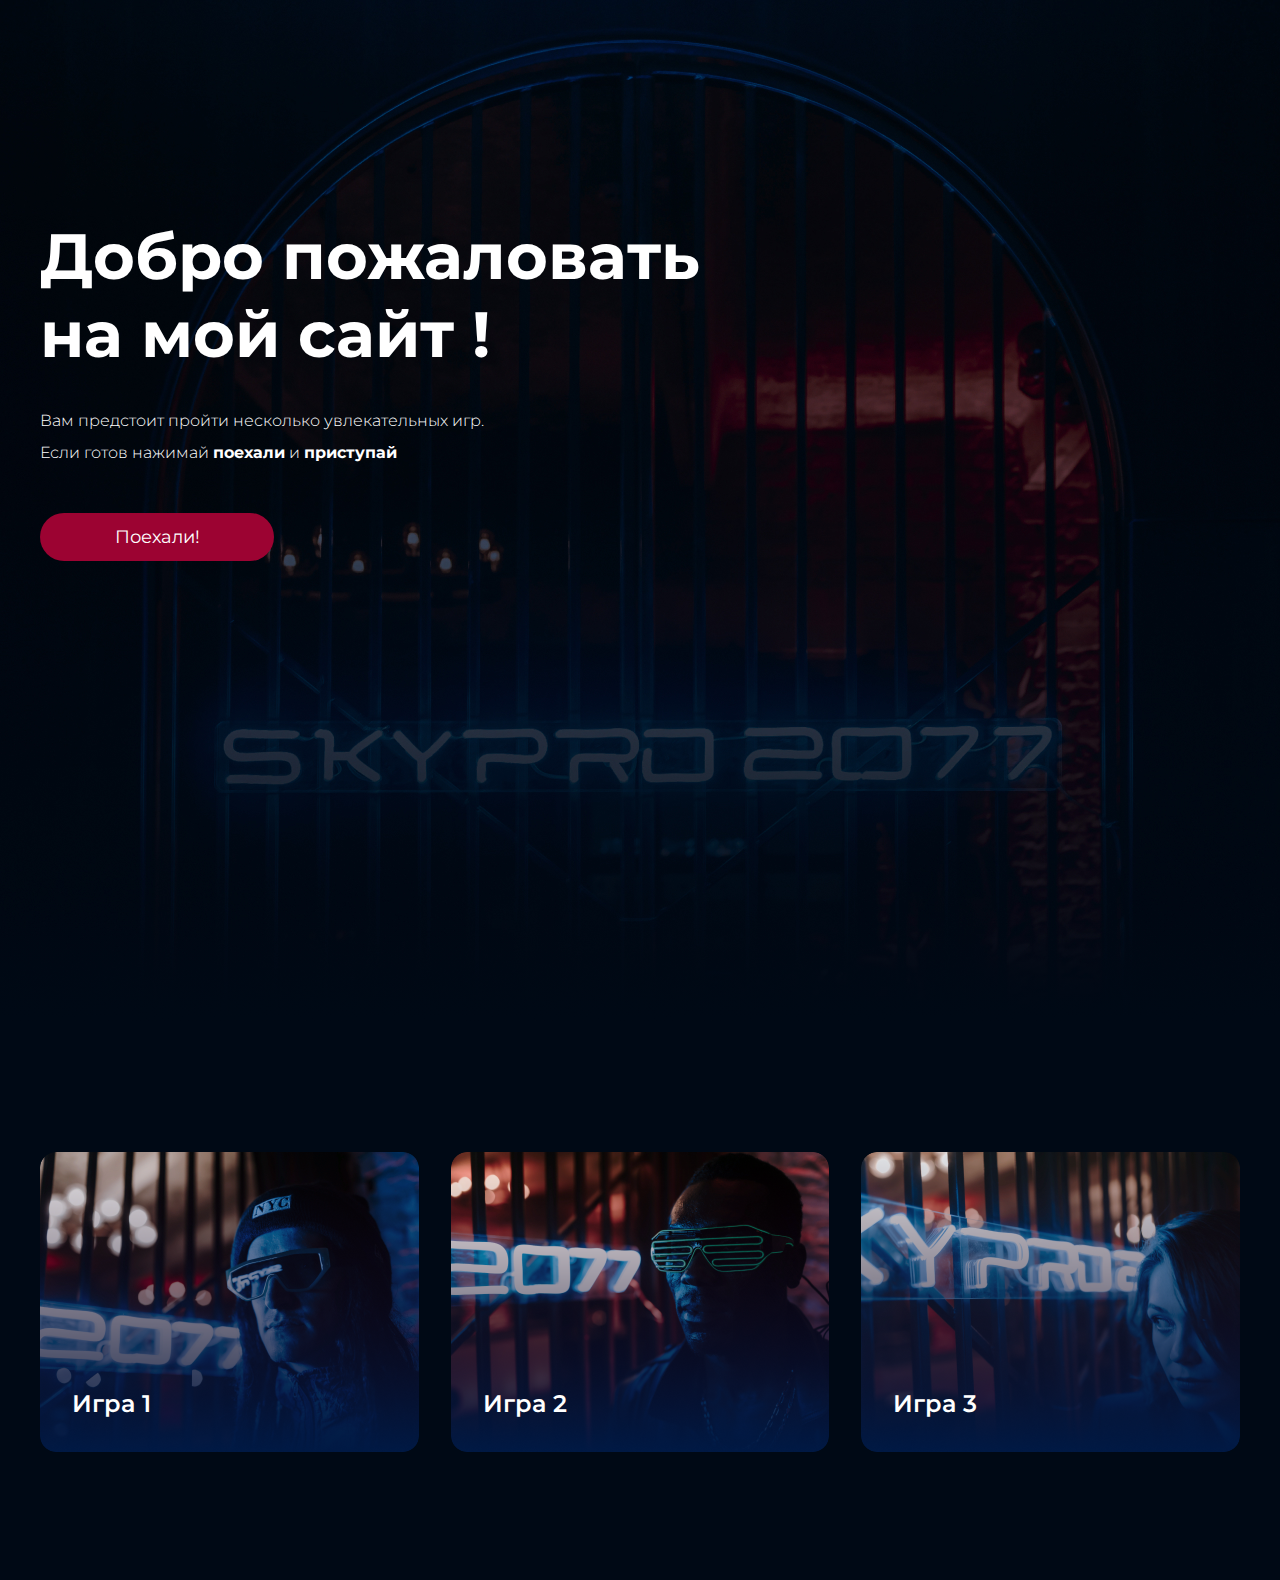
==== commit aa12abea: "Merge pull request #2 from ermolaeva-yul/hw-2" ====
--- a/index.html
+++ b/index.html
@@ -26,206 +26,5 @@
             <p class="games__text">Игра 3</p>
         </a>
     </div>
-    <div class="seasons center">
-        <div class="box-month">
-            <h1 class="title_text">Времена года!</h1>
-            <p class="month">Нажмите кнопку играть, введите номер месяца (от 1 до 12) и вы узнаете к какому времени года он относится</p>
-            <a href="#" class="button-month">Играть!</a>
-        </div>
-        <div class="svg" href="#">
-            <svg class="svg_image" width="485" height="334" viewBox="0 0 485 334" fill="none" xmlns="http://www.w3.org/2000/svg">
-                <g clip-path="url(#clip0_700_26)">
-                <path d="M416.377 139.54C423.062 146.577 430.52 147.7 438.752 142.909C435.298 137.353 434.475 131.309 435.396 124.942H419.36C420.071 130.537 419.88 135.746 416.377 139.54Z" fill="#FFB8B8"/>
-                <path d="M442.854 323.699L451.431 319.208L455.16 271.671V246.592L435.396 246.218L440.989 271.297L442.854 323.699Z" fill="#FFB8B8"/>
-                <path d="M417.992 323.699L409.415 319.208L405.686 271.671V246.592L425.45 246.218L419.856 271.297L417.992 323.699Z" fill="#FFB8B8"/>
-                <path d="M404.817 251.832L425.7 249.961L429.056 230.871L433.158 249.587L455.906 248.089C456.403 238.994 455.141 229.634 452.177 220.016L402.206 218.893L404.817 251.832Z" fill="#03183F"/>
-                <path d="M383.111 180.14L357.991 160.724C357.73 160.523 357.443 160.358 357.138 160.233L353.487 158.742C350.555 157.545 344.969 153.561 347.693 149.46C349.89 146.153 358.297 152.077 359.331 154.271C359.658 154.962 360.194 155.531 360.863 155.898L365.968 158.706C366.092 158.774 366.22 158.835 366.351 158.888L385.787 166.795C386.326 167.015 386.909 167.102 387.488 167.049C388.067 166.997 388.625 166.806 389.116 166.494L392.639 164.251C393.141 163.932 393.712 163.74 394.304 163.693C394.896 163.645 395.49 163.743 396.036 163.978C396.581 164.213 397.062 164.577 397.435 165.041C397.809 165.504 398.065 166.051 398.18 166.636L399.344 172.535C399.512 173.385 399.375 174.266 398.957 175.024C398.539 175.781 397.868 176.366 397.062 176.675L386.641 180.661C386.058 180.885 385.427 180.954 384.808 180.863C384.19 180.772 383.606 180.523 383.111 180.14Z" fill="#FFB8B8"/>
-                <path d="M387.777 165.994C394.732 164.122 394.002 173.875 399.308 178.67L409.741 170.403L403.698 141.037C402.077 141.502 400.585 142.339 399.342 143.482C398.098 144.625 397.137 146.043 396.533 147.623L387.777 165.994Z" fill="#9C0332"/>
-                <path d="M400.715 220.765H453.296C444.786 197.747 445.615 174.074 452.86 149.95C452.982 149.549 452.961 149.118 452.8 148.732C452.639 148.346 452.349 148.028 451.98 147.833L436.887 139.915C430.963 143.784 424.596 142.595 417.869 137.294L401.46 141.786C405.927 168.713 406.054 195.087 400.715 220.765Z" fill="#9C0332"/>
-                <path d="M413.862 332.491L391.95 333.423C390.996 333.464 390.06 333.149 389.324 332.539C388.587 331.928 388.102 331.066 387.96 330.118C387.818 329.161 388.036 328.184 388.574 327.381C389.111 326.577 389.928 326.003 390.865 325.773L394.582 324.858L409.19 316.36C411.354 318.609 414.334 320.511 417.977 322.131L418.02 328.106C418.028 329.235 417.599 330.323 416.824 331.141C416.048 331.959 414.986 332.443 413.862 332.491Z" fill="#03183F"/>
-                <path d="M484.783 333.5H0.176254V332.298H485L484.783 333.5Z" fill="#3F3D56" fill-opacity="0.4"/>
-                <path d="M446.801 332.157L468.714 333.089C469.668 333.13 470.604 332.815 471.34 332.204C472.077 331.594 472.562 330.732 472.704 329.784C472.846 328.827 472.628 327.85 472.09 327.047C471.553 326.243 470.736 325.669 469.799 325.439L466.082 324.524L451.474 316.026C449.31 318.275 446.33 320.177 442.687 321.797L442.644 327.772C442.636 328.901 443.065 329.989 443.84 330.807C444.616 331.625 445.677 332.109 446.801 332.157Z" fill="#03183F"/>
-                <path d="M425.7 131.68C432.291 131.68 437.633 126.317 437.633 119.702C437.633 113.087 432.291 107.724 425.7 107.724C419.109 107.724 413.767 113.087 413.767 119.702C413.767 126.317 419.109 131.68 425.7 131.68Z" fill="#FFB8B8"/>
-                <path d="M444.346 217.022L440.403 224.716C440.056 225.395 439.855 226.14 439.814 226.903C439.774 227.665 439.895 228.428 440.169 229.14C440.443 229.852 440.864 230.498 441.404 231.036C441.945 231.573 442.592 231.989 443.305 232.257C444.058 232.541 444.866 232.652 445.668 232.581C446.47 232.511 447.246 232.261 447.939 231.85C448.633 231.438 449.225 230.877 449.674 230.206C450.122 229.535 450.416 228.771 450.532 227.972L452.177 216.648L458.144 188.2L457.771 173.977H445.838C449.908 184.556 447.889 200.16 444.346 217.022Z" fill="#FFB8B8"/>
-                <path d="M443.973 175.474H460.008L457.681 157.822C457.365 155.428 456.457 153.152 455.04 151.201C453.622 149.25 451.741 147.686 449.567 146.652L443.973 175.474Z" fill="#9C0332"/>
-                <path d="M438.387 113.104C438.625 111.504 438.525 109.872 438.093 108.313C437.661 106.755 436.906 105.305 435.879 104.058C433.843 101.64 430.43 99.6609 424.768 100.595C412.415 102.632 408.853 112.954 410.063 115.55C411.273 118.146 414.983 124.164 414.983 124.164C414.983 124.164 412.26 118.207 415.215 116.994C418.17 115.782 429.605 111.005 433.597 113.157C434.726 113.726 435.686 114.586 436.377 115.649C437.068 116.711 437.466 117.939 437.531 119.206L438.387 113.104Z" fill="#03183F"/>
-                <path d="M234.139 63.2548L229.341 65.6983C223.815 54.776 216.493 44.867 207.685 36.3878C164.426 -5.35464 95.3993 -3.98991 53.812 39.43C12.2248 82.8499 13.5844 152.134 56.8429 193.877C65.0762 201.838 74.5085 208.445 84.7924 213.457L82.4453 218.316C66.1449 210.372 51.9618 198.649 41.0677 184.115C30.1737 169.581 22.8815 152.653 19.7936 134.731C16.7058 116.809 17.9109 98.4071 23.3094 81.045C28.708 63.6829 38.145 47.8594 50.8407 34.8818C63.5364 21.9042 79.1264 12.1451 96.3226 6.41078C113.519 0.676456 131.828 -0.868477 149.736 1.90363C167.645 4.67573 184.64 11.6853 199.316 22.3532C213.992 33.0211 225.928 47.041 234.139 63.2548Z" fill="#E6E6E6"/>
-                <path d="M71.8174 163.721C64.7602 171.089 60.9081 180.97 61.1087 191.189C61.3092 201.407 65.5459 211.128 72.8867 218.211C80.2275 225.295 90.0711 229.161 100.252 228.96C110.433 228.759 120.117 224.506 127.174 217.138L133.784 210.237L78.4273 156.82L71.8174 163.721Z" fill="#E6E6E6"/>
-                <path d="M74.7183 152.9C73.1474 154.544 72.2903 156.746 72.335 159.024C72.3797 161.301 73.3225 163.467 74.9566 165.048L125.73 214.042C127.366 215.621 129.561 216.483 131.831 216.438C134.1 216.393 136.259 215.445 137.832 213.802C139.406 212.16 140.264 209.957 140.22 207.679C140.175 205.401 139.23 203.234 137.594 201.655L86.8206 152.661C85.1829 151.084 82.989 150.224 80.7201 150.269C78.4513 150.314 76.2928 151.26 74.7183 152.9Z" fill="#03183F"/>
-                <path d="M227.001 112.912L233.611 106.011C240.668 98.6427 244.52 88.7624 244.32 78.5435C244.119 68.3246 239.883 58.6042 232.542 51.5206C228.907 48.0132 224.619 45.2588 219.924 43.4145C215.229 41.5703 210.218 40.6723 205.176 40.772C194.996 40.9733 185.311 45.2258 178.254 52.5939L171.644 59.4952L227.001 112.912Z" fill="#E6E6E6"/>
-                <path d="M167.596 55.9295C166.025 57.5734 165.168 59.7755 165.213 62.0528C165.258 64.3301 166.2 66.4966 167.835 68.0771L218.608 117.071C220.245 118.648 222.438 119.509 224.707 119.463C226.976 119.417 229.133 118.469 230.706 116.827C232.278 115.186 233.137 112.984 233.093 110.707C233.049 108.43 232.106 106.264 230.472 104.684L179.699 55.6903C178.061 54.1135 175.867 53.2533 173.598 53.2981C171.329 53.343 169.171 54.2893 167.596 55.9295Z" fill="#03183F"/>
-                <path d="M189.014 169.153V165.173C189.014 165.173 206.32 155.402 220.381 165.173V168.791L189.014 169.153Z" fill="#03183F"/>
-                <path d="M346.569 169.153V165.173C346.569 165.173 363.875 155.402 377.936 165.173V168.791L346.569 169.153Z" fill="#03183F"/>
-                <path d="M240.932 168.792H223.986C223.986 168.792 219.66 163.725 205.239 164.087C190.817 164.449 187.933 168.792 187.933 168.792C187.933 168.792 173.692 178.381 170.447 190.324C170.447 190.324 152.961 242.977 152.6 284.232C152.24 325.487 168.103 331.277 176.396 332.362C184.688 333.448 199.47 332.001 213.891 295.45L220.021 274.099C220.021 274.099 221.102 261.433 234.082 269.395C247.061 277.356 258.598 265.052 258.598 265.052H307.271C307.271 265.052 323.495 275.185 338.277 267.224C338.277 267.224 344.045 259.624 349.453 285.318C349.453 285.318 366.038 338.153 391.636 332.724C417.234 327.296 414.35 283.146 414.35 283.146C414.35 283.146 410.925 215.655 396.864 191.771C396.864 191.771 383.344 166.982 374.33 165.896C374.33 165.896 354.861 162.278 347.29 165.535L342.964 169.153L240.932 168.792Z" fill="#E6E6E6"/>
-                <path d="M201.633 235.74C218.957 235.74 233 221.644 233 204.256C233 186.868 218.957 172.772 201.633 172.772C184.31 172.772 170.266 186.868 170.266 204.256C170.266 221.644 184.31 235.74 201.633 235.74Z" fill="#03183F"/>
-                <path d="M365.317 235.74C382.64 235.74 396.684 221.644 396.684 204.256C396.684 186.868 382.64 172.772 365.317 172.772C347.994 172.772 333.95 186.868 333.95 204.256C333.95 221.644 347.994 235.74 365.317 235.74Z" fill="#03183F"/>
-                <path d="M207.099 197.235L202.917 200.948C202.563 201.261 202.107 201.434 201.635 201.434C201.163 201.434 200.707 201.261 200.353 200.948L196.164 197.235C195.959 197.054 195.795 196.832 195.682 196.582C195.568 196.333 195.509 196.062 195.508 195.788V185.572C195.509 185.056 195.713 184.562 196.077 184.198C196.441 183.833 196.934 183.629 197.447 183.629H205.83C206.343 183.628 206.836 183.832 207.2 184.195C207.564 184.559 207.769 185.053 207.77 185.568V195.781C207.767 196.057 207.706 196.33 207.591 196.581C207.475 196.832 207.307 197.055 207.099 197.235Z" fill="#E6E6E6"/>
-                <path d="M207.099 211.273L202.917 207.564C202.563 207.251 202.107 207.078 201.635 207.078C201.163 207.078 200.707 207.251 200.353 207.564L196.164 211.277C195.959 211.458 195.795 211.68 195.682 211.93C195.568 212.179 195.509 212.45 195.508 212.724V222.929C195.507 223.445 195.71 223.939 196.072 224.304C196.435 224.669 196.927 224.875 197.44 224.876H205.83C206.343 224.877 206.836 224.673 207.2 224.309C207.564 223.946 207.769 223.452 207.77 222.936V212.728C207.767 212.451 207.706 212.179 207.591 211.928C207.475 211.677 207.307 211.454 207.099 211.273Z" fill="#E6E6E6"/>
-                <path d="M194.642 209.749L198.341 205.544C198.653 205.189 198.825 204.731 198.825 204.258C198.825 203.784 198.653 203.327 198.341 202.971L194.642 198.766C194.462 198.561 194.24 198.396 193.991 198.282C193.743 198.169 193.473 198.109 193.2 198.108H183.033C182.519 198.109 182.027 198.314 181.664 198.679C181.301 199.044 181.097 199.539 181.097 200.055V208.468C181.096 208.984 181.299 209.478 181.661 209.843C182.024 210.209 182.516 210.414 183.029 210.415H193.204C193.477 210.412 193.746 210.351 193.994 210.237C194.242 210.122 194.463 209.956 194.642 209.749Z" fill="#E6E6E6"/>
-                <path d="M208.628 209.749L204.936 205.541C204.623 205.186 204.451 204.728 204.451 204.254C204.451 203.78 204.623 203.323 204.936 202.968L208.635 198.763C208.815 198.557 209.037 198.392 209.286 198.278C209.534 198.165 209.804 198.106 210.077 198.104H220.244C220.758 198.103 221.25 198.307 221.614 198.671C221.978 199.034 222.183 199.528 222.184 200.044V208.465C222.185 208.98 221.982 209.475 221.619 209.84C221.257 210.205 220.765 210.411 220.251 210.412H210.081C209.805 210.411 209.534 210.352 209.283 210.238C209.032 210.124 208.809 209.957 208.628 209.749Z" fill="#E6E6E6"/>
-                <path d="M244.177 261.433C256.721 261.433 266.89 251.226 266.89 238.635C266.89 226.044 256.721 215.836 244.177 215.836C231.632 215.836 221.463 226.044 221.463 238.635C221.463 251.226 231.632 261.433 244.177 261.433Z" fill="#03183F"/>
-                <path d="M322.774 261.433C335.318 261.433 345.488 251.226 345.488 238.635C345.488 226.044 335.318 215.836 322.774 215.836C310.229 215.836 300.06 226.044 300.06 238.635C300.06 251.226 310.229 261.433 322.774 261.433Z" fill="#03183F"/>
-                <path d="M244.177 253.834C252.54 253.834 259.319 247.029 259.319 238.635C259.319 230.241 252.54 223.436 244.177 223.436C235.814 223.436 229.034 230.241 229.034 238.635C229.034 247.029 235.814 253.834 244.177 253.834Z" fill="#E6E6E6"/>
-                <path d="M244.177 249.129C242.109 249.129 240.087 248.514 238.368 247.361C236.648 246.208 235.308 244.569 234.517 242.651C233.726 240.733 233.519 238.623 233.922 236.587C234.325 234.552 235.321 232.682 236.783 231.214C238.246 229.746 240.109 228.747 242.137 228.342C244.165 227.937 246.267 228.145 248.178 228.939C250.088 229.733 251.721 231.078 252.87 232.804C254.019 234.53 254.632 236.559 254.632 238.635C254.629 241.417 253.526 244.085 251.566 246.052C249.606 248.02 246.949 249.126 244.177 249.129ZM244.177 228.864C242.251 228.864 240.369 229.437 238.768 230.511C237.168 231.584 235.92 233.11 235.183 234.896C234.446 236.681 234.254 238.646 234.629 240.541C235.005 242.436 235.932 244.177 237.293 245.544C238.655 246.91 240.389 247.841 242.278 248.218C244.166 248.595 246.123 248.401 247.902 247.662C249.681 246.922 251.201 245.67 252.271 244.063C253.34 242.456 253.911 240.567 253.911 238.635C253.908 236.044 252.882 233.561 251.057 231.729C249.232 229.897 246.758 228.867 244.177 228.864Z" fill="#03183F"/>
-                <path d="M322.774 253.834C331.137 253.834 337.916 247.029 337.916 238.635C337.916 230.241 331.137 223.436 322.774 223.436C314.411 223.436 307.631 230.241 307.631 238.635C307.631 247.029 314.411 253.834 322.774 253.834Z" fill="#E6E6E6"/>
-                <path d="M322.774 249.129C320.706 249.129 318.684 248.514 316.965 247.361C315.246 246.208 313.905 244.569 313.114 242.651C312.323 240.733 312.116 238.623 312.519 236.587C312.923 234.552 313.918 232.682 315.381 231.214C316.843 229.746 318.706 228.747 320.734 228.342C322.762 227.937 324.864 228.145 326.775 228.939C328.685 229.733 330.318 231.078 331.467 232.804C332.616 234.53 333.229 236.559 333.229 238.635C333.226 241.417 332.124 244.085 330.163 246.052C328.203 248.019 325.546 249.126 322.774 249.129ZM322.774 228.864C320.848 228.864 318.966 229.437 317.366 230.511C315.765 231.584 314.517 233.11 313.78 234.896C313.043 236.681 312.851 238.646 313.226 240.541C313.602 242.436 314.529 244.177 315.89 245.544C317.252 246.91 318.986 247.841 320.875 248.218C322.763 248.595 324.72 248.401 326.499 247.662C328.278 246.922 329.798 245.67 330.868 244.063C331.937 242.456 332.508 240.567 332.508 238.635C332.505 236.044 331.479 233.561 329.654 231.729C327.829 229.897 325.355 228.867 322.774 228.864Z" fill="#03183F"/>
-                <path d="M284.196 247.682C287.78 247.682 290.686 244.765 290.686 241.168C290.686 237.57 287.78 234.654 284.196 234.654C280.612 234.654 277.707 237.57 277.707 241.168C277.707 244.765 280.612 247.682 284.196 247.682Z" fill="#03183F"/>
-                <path d="M274.278 220.848C275.06 220.848 275.695 220.212 275.695 219.426C275.695 218.641 275.06 218.004 274.278 218.004C273.495 218.004 272.861 218.641 272.861 219.426C272.861 220.212 273.495 220.848 274.278 220.848Z" fill="#03183F"/>
-                <path d="M279.585 220.848C280.367 220.848 281.002 220.212 281.002 219.426C281.002 218.641 280.367 218.004 279.585 218.004C278.802 218.004 278.168 218.641 278.168 219.426C278.168 220.212 278.802 220.848 279.585 220.848Z" fill="#03183F"/>
-                <path d="M278.878 227.597C279.661 227.597 280.295 226.961 280.295 226.175C280.295 225.39 279.661 224.753 278.878 224.753C278.096 224.753 277.461 225.39 277.461 226.175C277.461 226.961 278.096 227.597 278.878 227.597Z" fill="#03183F"/>
-                <path d="M283.836 227.778C284.632 227.778 285.278 227.13 285.278 226.331C285.278 225.531 284.632 224.883 283.836 224.883C283.039 224.883 282.394 225.531 282.394 226.331C282.394 227.13 283.039 227.778 283.836 227.778Z" fill="#03183F"/>
-                <path d="M288.786 227.597C289.568 227.597 290.203 226.961 290.203 226.175C290.203 225.39 289.568 224.753 288.786 224.753C288.003 224.753 287.369 225.39 287.369 226.175C287.369 226.961 288.003 227.597 288.786 227.597Z" fill="#03183F"/>
-                <path d="M276.755 224.402C277.537 224.402 278.172 223.765 278.172 222.98C278.172 222.194 277.537 221.558 276.755 221.558C275.972 221.558 275.338 222.194 275.338 222.98C275.338 223.765 275.972 224.402 276.755 224.402Z" fill="#03183F"/>
-                <path d="M281.312 224.521C282.108 224.521 282.754 223.873 282.754 223.074C282.754 222.274 282.108 221.626 281.312 221.626C280.515 221.626 279.87 222.274 279.87 223.074C279.87 223.873 280.515 224.521 281.312 224.521Z" fill="#03183F"/>
-                <path d="M285.999 224.521C286.795 224.521 287.441 223.873 287.441 223.074C287.441 222.274 286.795 221.626 285.999 221.626C285.202 221.626 284.557 222.274 284.557 223.074C284.557 223.873 285.202 224.521 285.999 224.521Z" fill="#03183F"/>
-                <path d="M290.909 224.402C291.692 224.402 292.326 223.765 292.326 222.98C292.326 222.194 291.692 221.558 290.909 221.558C290.127 221.558 289.493 222.194 289.493 222.98C289.493 223.765 290.127 224.402 290.909 224.402Z" fill="#03183F"/>
-                <path d="M283.836 220.903C284.632 220.903 285.278 220.254 285.278 219.455C285.278 218.656 284.632 218.008 283.836 218.008C283.039 218.008 282.394 218.656 282.394 219.455C282.394 220.254 283.039 220.903 283.836 220.903Z" fill="#03183F"/>
-                <path d="M288.883 220.903C289.68 220.903 290.325 220.254 290.325 219.455C290.325 218.656 289.68 218.008 288.883 218.008C288.087 218.008 287.441 218.656 287.441 219.455C287.441 220.254 288.087 220.903 288.883 220.903Z" fill="#03183F"/>
-                <path d="M293.033 220.848C293.815 220.848 294.45 220.212 294.45 219.426C294.45 218.641 293.815 218.004 293.033 218.004C292.25 218.004 291.616 218.641 291.616 219.426C291.616 220.212 292.25 220.848 293.033 220.848Z" fill="#03183F"/>
-                <path d="M230.296 171.876C229.629 171.877 228.99 172.143 228.518 172.616C228.046 173.089 227.781 173.731 227.78 174.401V182C227.781 182.67 228.046 183.312 228.518 183.785C228.99 184.258 229.629 184.524 230.296 184.525H232.099C232.765 184.524 233.405 184.258 233.876 183.785C234.348 183.312 234.613 182.67 234.614 182V174.401C234.613 173.731 234.348 173.089 233.876 172.616C233.405 172.143 232.765 171.877 232.099 171.876H230.296Z" fill="#03183F"/>
-                <path d="M335.573 171.876C334.906 171.876 334.266 172.143 333.795 172.616C333.323 173.089 333.058 173.731 333.057 174.401V182C333.058 182.67 333.323 183.312 333.795 183.785C334.266 184.258 334.906 184.524 335.573 184.525H337.375C338.042 184.524 338.682 184.258 339.153 183.785C339.625 183.312 339.89 182.67 339.891 182V174.401C339.89 173.731 339.625 173.089 339.153 172.616C338.682 172.143 338.042 171.876 337.375 171.876H335.573Z" fill="#03183F"/>
-                <path d="M365.678 193.761C370.457 193.761 374.331 189.873 374.331 185.076C374.331 180.279 370.457 176.391 365.678 176.391C360.899 176.391 357.025 180.279 357.025 185.076C357.025 189.873 360.899 193.761 365.678 193.761Z" fill="#E6E6E6"/>
-                <path d="M347.29 212.217C352.069 212.217 355.943 208.329 355.943 203.532C355.943 198.736 352.069 194.847 347.29 194.847C342.511 194.847 338.637 198.736 338.637 203.532C338.637 208.329 342.511 212.217 347.29 212.217Z" fill="#E6E6E6"/>
-                <path d="M384.786 211.132C389.565 211.132 393.439 207.243 393.439 202.447C393.439 197.65 389.565 193.761 384.786 193.761C380.007 193.761 376.133 197.65 376.133 202.447C376.133 207.243 380.007 211.132 384.786 211.132Z" fill="#E6E6E6"/>
-                <path d="M367.12 230.312C371.899 230.312 375.773 226.423 375.773 221.626C375.773 216.83 371.899 212.941 367.12 212.941C362.341 212.941 358.467 216.83 358.467 221.626C358.467 226.423 362.341 230.312 367.12 230.312Z" fill="#E6E6E6"/>
-                <path d="M246.61 166.809C244.677 166.812 242.823 167.584 241.456 168.956C240.089 170.328 239.32 172.189 239.318 174.129V206.518C239.32 208.458 240.089 210.319 241.456 211.691C242.823 213.063 244.677 213.835 246.61 213.838H320.7C322.634 213.835 324.487 213.063 325.855 211.691C327.222 210.319 327.991 208.458 327.993 206.518V174.129C327.991 172.189 327.222 170.328 325.855 168.956C324.487 167.584 322.634 166.812 320.7 166.809H246.61Z" fill="#03183F"/>
-                <path d="M371.556 189.057H359.822L365.487 179.31L371.556 189.057ZM361.078 188.333H370.255L365.508 180.71L361.078 188.333Z" fill="#03183F"/>
-                <path d="M352.158 207.875H342.423V199.19H352.158V207.875ZM343.144 207.151H351.437V199.913H343.144V207.151Z" fill="#03183F"/>
-                <path d="M384.786 207.875C383.717 207.875 382.671 207.556 381.782 206.96C380.892 206.363 380.199 205.516 379.79 204.524C379.38 203.532 379.273 202.441 379.482 201.388C379.691 200.335 380.206 199.367 380.962 198.608C381.718 197.849 382.682 197.332 383.731 197.123C384.78 196.913 385.867 197.021 386.856 197.431C387.844 197.842 388.689 198.538 389.283 199.431C389.877 200.323 390.194 201.373 390.194 202.446C390.193 203.886 389.622 205.265 388.608 206.283C387.595 207.301 386.22 207.873 384.786 207.875ZM384.786 197.742C383.859 197.742 382.953 198.018 382.182 198.535C381.411 199.052 380.811 199.787 380.456 200.646C380.101 201.506 380.008 202.452 380.189 203.364C380.37 204.277 380.816 205.115 381.472 205.773C382.127 206.431 382.963 206.879 383.872 207.061C384.781 207.242 385.723 207.149 386.58 206.793C387.436 206.437 388.168 205.834 388.683 205.06C389.198 204.286 389.473 203.377 389.473 202.446C389.472 201.199 388.977 200.003 388.099 199.121C387.22 198.24 386.029 197.743 384.786 197.742Z" fill="#03183F"/>
-                <path d="M363.229 217.299L362.719 217.811L370.831 225.953L371.341 225.442L363.229 217.299Z" fill="#03183F"/>
-                <path d="M371.016 217.293L362.725 225.256L363.223 225.779L371.515 217.816L371.016 217.293Z" fill="#03183F"/>
-                <path d="M76.6379 84.1163C56.9526 89.5636 35.3964 93.6643 27.6724 87.3026C31.9013 80.2361 34.3405 73.2711 34.5474 66.4326C34.594 63.3037 35.8566 60.3168 38.0659 58.1089C39.5285 56.6906 41.2939 55.6256 43.2281 54.9947C45.1622 54.3639 47.2141 54.1838 49.228 54.4682L54.3368 55.1878C54.5088 55.212 54.6799 55.2395 54.8501 55.2703C57.3022 55.7366 59.5473 56.962 61.2702 58.7744C62.9931 60.5868 64.1073 62.8953 64.4564 65.3758C65.5327 72.791 69.1522 79.2105 76.6379 84.1163Z" fill="#03183F"/>
-                <path d="M95.6268 154.467L103.28 156.051C103.864 156.171 104.415 156.422 104.891 156.783C105.367 157.144 105.757 157.607 106.033 158.138C106.309 158.669 106.463 159.256 106.485 159.854C106.507 160.453 106.395 161.049 106.159 161.599C105.931 162.131 105.591 162.607 105.163 162.995C104.736 163.383 104.229 163.674 103.68 163.849C103.13 164.023 102.549 164.077 101.976 164.006C101.404 163.935 100.853 163.742 100.362 163.439L88.6559 156.212L68.7724 109.295L79.071 106.305L95.6268 154.467Z" fill="#A0616A"/>
-                <path d="M41.1101 216.03L35.3156 217.722L30.9294 208.629L35.3897 206.296L41.1101 216.03Z" fill="#A0616A"/>
-                <path d="M38.1659 254.987L31.0562 253.097L32.1692 240.837L38.2878 241.215L38.1659 254.987Z" fill="#A0616A"/>
-                <path d="M38.9074 207.531L31.3772 212.505L2.41556 179.623C1.78735 178.91 1.32345 178.067 1.05686 177.153C0.790277 176.239 0.72756 175.278 0.873163 174.337C1.01877 173.397 1.36911 172.5 1.89929 171.71C2.42946 170.921 3.12643 170.259 3.94061 169.77L40.0197 148.132L45.5457 164.065L26.7592 181.76L38.9074 207.531Z" fill="#03183F"/>
-                <path d="M45.2488 224.743C45.23 224.767 45.2111 224.792 45.1921 224.817C44.7108 227.645 43.8656 230.225 41.9779 232.093C41.4183 233.359 40.4134 234.375 39.1552 234.945C37.8969 235.516 36.4734 235.601 35.1565 235.185C33.9146 234.792 32.8471 233.979 32.1366 232.884C31.4261 231.788 31.1168 230.479 31.2615 229.181L32.6686 216.557C36.044 215.778 38.6183 213.851 39.9213 210.103L43.2017 212.345C44.1725 213.004 44.9994 213.854 45.6321 214.843C46.2647 215.833 46.6898 216.942 46.8814 218.102C47.0729 219.262 47.027 220.449 46.7463 221.591C46.4656 222.733 45.9561 223.805 45.2488 224.743Z" fill="#03183F"/>
-                <path d="M48.8186 81.4129C55.2196 81.4129 60.4087 76.2045 60.4087 69.7796C60.4087 63.3547 55.2196 58.1463 48.8186 58.1463C42.4176 58.1463 37.2286 63.3547 37.2286 69.7796C37.2286 76.2045 42.4176 81.4129 48.8186 81.4129Z" fill="#A0616A"/>
-                <path d="M58.8556 88.3765L40.584 103.565L39.1609 97.3133L42.3501 92.4337C43.2352 87.6462 42.6638 82.3669 41.1429 76.767L53.0639 76.7779C53.5785 81.3033 55.3338 85.2511 58.8556 88.3765Z" fill="#A0616A"/>
-                <path d="M63.9998 128.219L39.333 135.76L37.414 126.955C32.7913 120.725 30.7818 115.038 33.8061 110.399L32.2842 103.416C36.6499 99.9654 40.083 96.4354 41.9681 92.7727L57.1447 86.8204L68.3016 87.5094L71.5961 98.5912L63.9998 128.219Z" fill="#9C0332"/>
-                <path d="M81.5239 107.544C76.2659 107.488 71.12 109.071 66.7958 112.074L68.3016 87.5094C69.83 87.7143 71.279 88.3151 72.5059 89.2526C73.7329 90.1901 74.6955 91.4321 75.2991 92.8564L81.5239 107.544Z" fill="#9C0332"/>
-                <path d="M38.8302 244.149L31.001 242.215L32.1534 175.443L42.6665 163.887L40.3132 149.237L38.7904 132.826L64.4704 126.435C73.1504 142.254 78.3968 156.637 70.7386 165.621L38.8302 244.149Z" fill="#03183F"/>
-                <path d="M37.032 266.694C36.9968 266.708 36.9617 266.722 36.9265 266.735C34.6531 269.385 32.1553 271.545 29.0149 272.305C27.6374 273.275 25.9523 273.701 24.2814 273.503C22.6105 273.305 21.0709 272.496 19.9564 271.231C18.9054 270.038 18.3001 268.515 18.244 266.923C18.1879 265.331 18.6845 263.77 19.6489 262.505L29.0222 250.211C33.0341 251.527 36.9283 251.139 40.6358 248.048L42.6568 252.459C43.2582 253.758 43.5894 255.167 43.6302 256.6C43.671 258.032 43.4206 259.458 42.8943 260.79C42.3679 262.123 41.5766 263.333 40.5687 264.348C39.5608 265.363 38.3574 266.162 37.032 266.694Z" fill="#03183F"/>
-                <path d="M8.43183 162.498L1.55987 168.404C0.989616 168.894 0.551842 169.52 0.287144 170.226C0.0224452 170.931 -0.060616 171.692 0.0456582 172.437C0.151932 173.183 0.444105 173.89 0.895089 174.493C1.34607 175.095 1.94127 175.574 2.62552 175.884C3.65559 176.35 4.82377 176.407 5.8939 176.042C6.96403 175.677 7.85628 174.919 8.39029 173.919L13.3597 164.616L36.1491 122.872L27.578 121.255L8.43183 162.498Z" fill="#A0616A"/>
-                <path d="M37.5223 124.045C33.0711 122.696 28.9015 121.902 25.6678 122.95C26.3457 114.531 27.7427 107.01 32.2842 103.416L38.7402 104.177L37.5223 124.045Z" fill="#9C0332"/>
-                <path d="M61.7571 67.0821L36.9682 65.5511L37.2733 60.5749C45.9265 54.7183 54.1895 55.2286 62.0622 62.1058L61.7571 67.0821Z" fill="#03183F"/>
-                </g>
-                <defs>
-                <clipPath id="clip0_700_26">
-                <rect width="485" height="333" fill="white" transform="translate(0 0.5)"/>
-                </clipPath>
-                </defs>
-                </svg>  
-            </div>
-    </div>
-    <div class="remember center">
-        <div class="svg-2" href="#">
-            <svg class="svg_image2" width="481" height="322" viewBox="0 0 481 322" fill="none" xmlns="http://www.w3.org/2000/svg">
-                <g clip-path="url(#clip0_1058_448)">
-                <path d="M468.717 311.028L463.966 313.057L453.897 295.651L460.909 292.656L468.717 311.028Z" fill="#FFB6B6"/>
-                <path d="M429.462 315.535L424.299 315.535L421.842 295.564H429.463L429.462 315.535Z" fill="#FFB6B6"/>
-                <path d="M429.644 320.936L413.765 320.936V320.735C413.766 319.091 414.417 317.515 415.576 316.353C416.735 315.19 418.307 314.538 419.946 314.537H419.946L422.847 312.331L428.258 314.538L429.644 314.538L429.644 320.936Z" fill="#03183F"/>
-                <path d="M471.605 314.486L456.998 320.728L456.919 320.542C456.276 319.03 456.259 317.324 456.871 315.8C457.483 314.275 458.673 313.056 460.181 312.412L460.182 312.411L461.987 309.241L467.828 309.144L469.103 308.599L471.605 314.486Z" fill="#03183F"/>
-                <path d="M424.397 197.34L416.55 245.255L418.685 252.395L415.883 257.452L419.998 301.862L418.328 305.55L422.995 308.436H432.493L432.997 268.231L435.343 262.328V259.075L440.119 234.559L440.998 262.602L442.388 268.514L441.221 272.724L442.745 275.673L455.813 303.809H466.463L465.639 297.446C467.547 296.477 462.774 293.646 462.316 291.551L463.884 288.013L462.316 281.33L460.878 268.272L462.394 240.707L461.681 203.588C458.105 198.781 454.138 195.073 449.222 194.035L424.397 197.34Z" fill="#03183F"/>
-                <path d="M443.508 134.24C449.452 134.24 454.27 129.408 454.27 123.448C454.27 117.488 449.452 112.656 443.508 112.656C437.564 112.656 432.745 117.488 432.745 123.448C432.745 129.408 437.564 134.24 443.508 134.24Z" fill="#FFB6B6"/>
-                <path d="M399.134 208.661C398.999 208.055 398.999 207.427 399.134 206.821C399.268 206.215 399.533 205.645 399.91 205.153C400.288 204.661 400.768 204.258 401.318 203.972C401.867 203.686 402.473 203.524 403.091 203.498L407.427 189.046L412.439 195.066L407.554 207.867C407.528 208.912 407.121 209.912 406.41 210.676C405.699 211.44 404.733 211.916 403.695 212.014C402.657 212.112 401.62 211.825 400.779 211.207C399.938 210.589 399.353 209.683 399.134 208.661Z" fill="#FFB6B6"/>
-                <path d="M427.258 149.258L425.315 145.698L422.811 146.536C422.811 146.536 420.047 148.325 416.177 155.076C414.387 158.199 410.517 178.223 410.517 178.223L401.473 202.237L410.694 203.801L418.387 184.01L427.307 165.07L427.258 149.258Z" fill="#9C0332"/>
-                <path d="M443.109 197.189C450.687 197.189 458.333 198.685 461.464 204.034C461.382 202.871 461.177 200.854 460.964 199.004L460.18 194.033L460.974 189.475L462.023 188.423L460.144 186.539L461.426 177.025L465.657 154.612C465.989 152.848 465.73 151.025 464.921 149.424C464.113 147.823 462.799 146.536 461.185 145.761L457.119 143.801L450.529 137.671L438.608 137.582L434.719 142.652L424.481 146.139L426.199 181.788L425.073 184.423C425.325 184.656 425.858 185.153 426.146 185.473C426.554 185.925 426.034 188.256 425.688 189.605L425.212 193.198L426.71 194.271L424.763 196.578L424.374 199.506C426.307 199.047 434.666 197.189 443.109 197.189Z" fill="#9C0332"/>
-                <path d="M446.261 133.712C446.307 133.61 446.353 133.508 446.399 133.406C446.381 133.407 446.364 133.409 446.346 133.41L446.261 133.712Z" fill="#03183F"/>
-                <path d="M454.57 113.147C454.059 112.663 453.394 112.375 452.693 112.333C451.997 112.356 451.291 112.986 451.436 113.669C450.157 111.4 448.123 109.654 445.689 108.739C443.255 107.824 440.577 107.797 438.126 108.665C436.396 109.277 434.7 110.501 434.302 112.296C434.264 112.768 434.123 113.225 433.891 113.637C433.69 113.857 433.429 114.014 433.141 114.087C432.852 114.16 432.548 114.147 432.267 114.05L432.25 114.045C432.154 114.012 432.05 114.008 431.952 114.035C431.853 114.062 431.765 114.118 431.699 114.196C431.633 114.273 431.592 114.369 431.58 114.47C431.569 114.572 431.588 114.674 431.636 114.764L432.125 115.68C431.508 115.818 430.867 115.804 430.256 115.64C430.155 115.613 430.048 115.619 429.95 115.655C429.851 115.692 429.767 115.759 429.708 115.846C429.649 115.932 429.618 116.035 429.619 116.141C429.621 116.246 429.655 116.348 429.717 116.433C430.53 117.549 431.592 118.459 432.818 119.09C434.044 119.722 435.4 120.058 436.778 120.072C438.734 120.06 440.709 119.384 442.613 119.835C443.349 120.01 444.037 120.347 444.626 120.823C445.215 121.299 445.691 121.901 446.018 122.585C446.344 123.269 446.514 124.018 446.515 124.777C446.516 125.535 446.347 126.284 446.021 126.969C446.606 126.328 447.736 126.48 448.334 127.108C448.61 127.445 448.813 127.835 448.932 128.253C449.051 128.672 449.084 129.111 449.027 129.542C448.867 130.864 448.476 132.148 447.871 133.333C450.183 133.262 452.418 132.48 454.273 131.095C456.129 129.709 457.516 127.786 458.246 125.584C458.977 123.383 459.016 121.01 458.358 118.786C457.701 116.562 456.378 114.593 454.57 113.147H454.57Z" fill="#03183F"/>
-                <path d="M106.736 72.8543C121.514 72.8543 133.494 60.8417 133.494 46.0234C133.494 31.2051 121.514 19.1925 106.736 19.1925C91.9581 19.1925 79.9782 31.2051 79.9782 46.0234C79.9782 60.8417 91.9581 72.8543 106.736 72.8543Z" fill="#9C0332"/>
-                <path d="M31.5305 125.837C18.1042 96.0585 18.5993 58.3124 39.4363 33.1837C46.4075 68.0287 65.4456 99.2782 93.1823 121.403C103.91 129.897 116.724 138.224 119.654 151.611C121.478 159.941 118.893 168.752 114.425 176.008C109.956 183.264 103.727 189.233 97.5687 195.116L96.8778 197.129C70.0816 178.526 44.9567 155.616 31.5305 125.837Z" fill="#3A6569"/>
-                <path d="M40.0163 33.5471C35.2209 59.8773 38.7833 87.9143 50.4391 112.038C52.959 117.253 55.968 122.324 59.9965 126.519C64.0269 130.715 68.8457 133.357 74.3892 134.98C79.4571 136.463 84.8123 137.393 89.4323 140.086C94.3019 142.924 97.324 147.688 98.5013 153.15C99.9417 159.833 98.9014 166.637 97.6534 173.255C96.2678 180.603 94.7125 188.213 96.7204 195.6C96.9636 196.495 95.5645 196.821 95.3216 195.927C91.8282 183.076 98.6202 170.401 97.6708 157.48C97.2278 151.451 94.9701 145.519 89.8147 142.026C85.3065 138.971 79.7849 138.008 74.6407 136.55C69.2391 135.02 64.3881 132.681 60.2603 128.803C56.0377 124.835 52.8247 119.872 50.1829 114.744C44.2248 103.179 40.2972 90.4376 38.2192 77.609C35.8297 62.8642 35.9732 47.8182 38.6435 33.122C38.8092 32.2125 40.1808 32.6435 40.0162 33.5471H40.0163Z" fill="white"/>
-                <path d="M46.2378 104.397C41.8881 105.795 37.1845 105.597 32.967 103.838C28.7495 102.079 25.2927 98.8748 23.214 94.7965C22.7962 93.9699 24.0577 93.2801 24.476 94.1078C26.4047 97.9091 29.625 100.894 33.5557 102.523C37.4864 104.153 41.8685 104.32 45.9111 102.994C46.79 102.707 47.1116 104.111 46.2378 104.397H46.2378Z" fill="white"/>
-                <path d="M71.7209 134.567C76.0673 126.28 77.1393 116.656 74.7232 107.612C74.4831 106.716 75.8821 106.39 76.122 107.284C78.6187 116.7 77.4828 126.714 72.9409 135.327C72.5074 136.148 71.2897 135.383 71.7208 134.567H71.7209Z" fill="white"/>
-                <path d="M37.6762 63.3321C39.4716 63.1429 41.192 62.5095 42.6829 61.4888C44.1739 60.4681 45.3886 59.0921 46.2182 57.4843C46.641 56.6586 47.8584 57.4242 47.4382 58.2445C46.5135 60.0166 45.1701 61.5346 43.5253 62.666C41.8805 63.7973 39.9845 64.5076 38.0028 64.7347C37.8178 64.7718 37.6257 64.7369 37.4654 64.637C37.3052 64.5372 37.1889 64.3799 37.1401 64.1971C37.0978 64.0112 37.1304 63.816 37.2307 63.6541C37.3311 63.4921 37.4912 63.3764 37.6762 63.3321Z" fill="white"/>
-                <path d="M149.785 33.4755C149.536 33.9986 149.286 34.5217 149.043 35.0556C145.725 42.1063 142.985 49.4155 140.848 56.9112C140.674 57.4881 140.506 58.0754 140.349 58.6561C135.393 76.7699 133.834 95.6489 135.752 114.333C136.521 121.768 137.854 129.132 139.738 136.364C142.341 146.351 145.955 156.971 145.14 166.944C145.066 167.985 144.928 169.021 144.727 170.045L99.3805 197.818C99.2458 197.829 99.117 197.851 98.9818 197.863L97.2218 199.055C97.0987 198.689 96.9788 198.306 96.8556 197.94C96.7833 197.728 96.7211 197.51 96.6488 197.298C96.6038 197.154 96.5592 197.01 96.5104 196.884C96.4953 196.836 96.4806 196.788 96.4718 196.751C96.423 196.624 96.3911 196.501 96.3486 196.385C95.6726 194.249 95.0104 192.105 94.362 189.952C94.3557 189.941 94.3557 189.941 94.3595 189.925C89.4609 173.51 85.8859 156.54 84.9931 139.566C84.9664 139.056 84.9329 138.535 84.927 138.011C84.5669 130.358 84.8313 122.688 85.7174 115.078C86.216 110.912 86.9245 106.775 87.8404 102.681C90.227 92.1081 94.2573 81.9775 99.7836 72.6604C110.803 54.0886 127.623 39.2573 148.208 33.8715C148.735 33.7341 149.252 33.6025 149.785 33.4755Z" fill="#3A6569"/>
-                <path d="M150.035 34.1149C130.396 52.2431 116.407 76.7797 111.229 103.078C110.109 108.763 109.467 114.628 110.165 120.41C110.863 126.194 113.125 131.212 116.576 135.855C119.732 140.099 123.45 144.074 125.521 149.013C127.705 154.22 127.258 159.847 124.918 164.919C122.056 171.125 117.14 175.929 112.17 180.46C106.652 185.49 100.84 190.628 98.0084 197.738C97.6653 198.599 96.3523 198.015 96.6949 197.155C101.622 184.785 114.656 178.765 121.656 167.875C124.922 162.794 126.681 156.695 124.662 150.793C122.897 145.632 119.066 141.53 115.834 137.26C112.44 132.777 109.971 127.982 109.004 122.393C108.015 116.676 108.429 110.773 109.399 105.084C111.586 92.253 116.1 79.7084 122.144 68.211C129.089 54.9955 138.238 43.0688 149.194 32.9468C149.872 32.3206 150.709 33.4928 150.035 34.1149L150.035 34.1149Z" fill="white"/>
-                <path d="M112.462 94.4406C108.15 92.9307 104.513 89.933 102.201 85.9827C99.8899 82.0324 99.054 77.3868 99.843 72.8756C100.006 71.9633 101.427 72.1741 101.264 73.0876C100.522 77.2871 101.301 81.6144 103.461 85.2885C105.621 88.9625 109.019 91.7414 113.043 93.1235C113.917 93.4249 113.331 94.7402 112.462 94.4406H112.462Z" fill="white"/>
-                <path d="M114.694 133.914C123.139 129.922 129.774 122.884 133.275 114.205C133.621 113.344 134.934 113.928 134.589 114.788C130.929 123.813 124.009 131.122 115.211 135.257C114.373 135.651 113.859 134.305 114.694 133.914L114.694 133.914Z" fill="white"/>
-                <path d="M130.283 56.4839C131.83 57.4168 133.584 57.9497 135.387 58.0348C137.19 58.12 138.986 57.7547 140.614 56.9717C141.447 56.5677 141.96 57.9139 141.132 58.3153C139.329 59.1719 137.345 59.5729 135.353 59.4833C133.36 59.3936 131.42 58.8161 129.701 57.8011C129.531 57.719 129.399 57.5751 129.331 57.3986C129.263 57.2222 129.264 57.0264 129.335 56.851C129.413 56.677 129.556 56.5408 129.734 56.4721C129.911 56.4034 130.108 56.4076 130.283 56.4839Z" fill="white"/>
-                <path d="M257.137 93.2194C243.71 63.4405 244.205 25.6944 265.042 0.565674C272.014 35.4107 291.052 66.6601 318.788 88.785C329.516 97.2788 342.33 105.606 345.261 118.993C347.084 127.323 344.499 136.134 340.031 143.39C335.562 150.646 329.333 156.615 323.175 162.498L322.484 164.511C295.688 145.908 270.563 122.998 257.137 93.2194Z" fill="#3A6569"/>
-                <path d="M265.622 0.929038C260.827 27.2593 264.389 55.2962 276.045 79.4197C278.565 84.6351 281.574 89.7058 285.603 93.9005C289.633 98.097 294.452 100.739 299.995 102.362C305.063 103.845 310.418 104.775 315.038 107.468C319.908 110.306 322.93 115.07 324.107 120.532C325.548 127.215 324.507 134.019 323.259 140.637C321.874 147.985 320.319 155.595 322.326 162.982C322.57 163.877 321.17 164.203 320.928 163.309C317.434 150.458 324.226 137.783 323.277 124.862C322.834 118.833 320.576 112.901 315.421 109.408C310.912 106.353 305.391 105.39 300.247 103.932C294.845 102.402 289.994 100.063 285.866 96.1849C281.644 92.2174 278.431 87.2539 275.789 82.126C269.831 70.5612 265.903 57.8195 263.825 44.9909C261.436 30.2462 261.579 15.2002 264.25 0.503953C264.415 -0.405584 265.787 0.0254677 265.622 0.929038H265.622Z" fill="white"/>
-                <path d="M271.844 71.7789C267.494 73.1767 262.791 72.9787 258.573 71.2201C254.356 69.4615 250.899 66.2569 248.82 62.1786C248.402 61.352 249.664 60.6622 250.082 61.4899C252.011 65.2912 255.231 68.276 259.162 69.9055C263.093 71.535 267.475 71.702 271.517 70.3763C272.396 70.0892 272.718 71.4935 271.844 71.7789Z" fill="white"/>
-                <path d="M297.327 101.949C301.673 93.6623 302.745 84.0377 300.329 74.994C300.089 74.0982 301.488 73.7717 301.728 74.6665C304.225 84.0823 303.089 94.0959 298.547 102.709C298.113 103.53 296.896 102.765 297.327 101.949H297.327Z" fill="white"/>
-                <path d="M263.282 30.714C265.078 30.5248 266.798 29.8914 268.289 28.8708C269.78 27.8501 270.995 26.4741 271.824 24.8663C272.247 24.0405 273.464 24.8061 273.044 25.6265C272.12 27.3986 270.776 28.9166 269.131 30.0479C267.487 31.1793 265.591 31.8895 263.609 32.1166C263.424 32.1538 263.232 32.1188 263.072 32.019C262.911 31.9191 262.795 31.7619 262.746 31.5791C262.704 31.3932 262.736 31.198 262.837 31.036C262.937 30.874 263.097 30.7583 263.282 30.714V30.714Z" fill="white"/>
-                <path d="M375.391 0.857422C375.142 1.38056 374.892 1.90371 374.649 2.43754C371.331 9.48822 368.591 16.7975 366.454 24.2932C366.28 24.8701 366.112 25.4573 365.955 26.0381C360.999 44.1519 359.44 63.0309 361.358 81.7153C362.127 89.1495 363.46 96.5143 365.344 103.746C367.947 113.733 371.561 124.353 370.746 134.326C370.672 135.367 370.534 136.403 370.333 137.427L324.986 165.2C324.852 165.211 324.723 165.233 324.588 165.245L322.828 166.437C322.705 166.071 322.585 165.688 322.462 165.322C322.389 165.11 322.327 164.892 322.255 164.68C322.21 164.536 322.165 164.392 322.116 164.266C322.101 164.218 322.087 164.17 322.078 164.133C322.029 164.006 321.997 163.883 321.955 163.766C321.279 161.631 320.616 159.487 319.968 157.334C319.962 157.323 319.962 157.323 319.966 157.307C315.067 140.892 311.492 123.922 310.599 106.948C310.572 106.438 310.539 105.917 310.533 105.393C310.173 97.74 310.437 90.0699 311.323 82.4598C311.822 78.2942 312.531 74.1567 313.446 70.063C315.833 59.4901 319.863 49.3594 325.39 40.0424C336.409 21.4706 353.229 6.63924 373.814 1.25342C374.341 1.11603 374.858 0.984437 375.391 0.857422Z" fill="#3A6569"/>
-                <path d="M375.641 1.49697C356.002 19.6252 342.013 44.1618 336.835 70.4597C335.715 76.1453 335.073 82.0105 335.771 87.7918C336.469 93.5756 338.731 98.5941 342.182 103.237C345.338 107.481 349.056 111.456 351.128 116.395C353.311 121.602 352.864 127.229 350.525 132.301C347.662 138.507 342.746 143.311 337.776 147.842C332.258 152.872 326.447 158.01 323.615 165.12C323.271 165.981 321.958 165.397 322.301 164.537C327.228 152.167 340.262 146.147 347.262 135.257C350.528 130.176 352.287 124.077 350.268 118.175C348.503 113.014 344.672 108.912 341.44 104.643C338.046 100.159 335.577 95.3638 334.61 89.775C333.621 84.058 334.036 78.1552 335.005 72.4659C337.192 59.6351 341.706 47.0905 347.75 35.593C354.695 22.3776 363.844 10.4509 374.8 0.328847C375.478 -0.29736 376.315 0.874869 375.641 1.49698L375.641 1.49697Z" fill="white"/>
-                <path d="M338.068 61.8225C333.756 60.3127 330.119 57.3149 327.808 53.3646C325.496 49.4143 324.66 44.7688 325.449 40.2575C325.612 39.3453 327.033 39.5561 326.87 40.4695C326.128 44.669 326.907 48.9963 329.067 52.6704C331.227 56.3445 334.625 59.1233 338.649 60.5054C339.523 60.8068 338.937 62.1222 338.068 61.8225H338.068Z" fill="white"/>
-                <path d="M340.3 101.296C348.745 97.3037 355.38 90.2661 358.881 81.5866C359.227 80.7264 360.541 81.3104 360.195 82.1696C356.535 91.1949 349.615 98.5044 340.817 102.639C339.979 103.033 339.465 101.687 340.3 101.296L340.3 101.296Z" fill="white"/>
-                <path d="M355.889 23.866C357.436 24.7988 359.19 25.3318 360.993 25.4169C362.796 25.502 364.592 25.1367 366.22 24.3538C367.054 23.9498 367.566 25.296 366.738 25.6974C364.935 26.554 362.951 26.955 360.959 26.8654C358.966 26.7757 357.026 26.1982 355.307 25.1831C355.137 25.1011 355.005 24.9572 354.937 24.7807C354.869 24.6043 354.87 24.4084 354.941 24.2331C355.019 24.0591 355.162 23.9229 355.34 23.8542C355.517 23.7855 355.714 23.7897 355.889 23.866Z" fill="white"/>
-                <path d="M86.0119 314.07L90.9683 317.919L110.239 321.271L131.658 267.883C131.658 267.883 144.774 226.738 181.501 235.155L299.551 233.051C299.551 233.051 335.796 229.326 341.786 246.466C342.921 249.713 373.529 321.435 373.529 321.435L394.988 318.398L392.416 257.251L341.448 138.616L252.855 133.07L161.564 139.406L86.0119 314.07Z" fill="#03183F"/>
-                <path d="M184.124 238.838C202.959 238.838 218.228 223.528 218.228 204.642C218.228 185.756 202.959 170.445 184.124 170.445C165.29 170.445 150.021 185.756 150.021 204.642C150.021 223.528 165.29 238.838 184.124 238.838Z" fill="#E6E6E6"/>
-                <path d="M298.501 238.838C317.336 238.838 332.605 223.528 332.605 204.642C332.605 185.756 317.336 170.445 298.501 170.445C279.667 170.445 264.398 185.756 264.398 204.642C264.398 223.528 279.667 238.838 298.501 238.838Z" fill="#E6E6E6"/>
-                <path d="M144.25 92.583L158.292 89.8221C158.292 89.8221 264.014 74.6957 330.838 92.583L325.784 106.788L148.972 105.735L144.25 92.583Z" fill="#E6E6E6"/>
-                <path d="M286.795 165.973H197.073C186.179 165.973 176.764 158.41 174.686 147.988L164.867 98.7433C164.649 97.6687 164.658 96.5604 164.892 95.4893C165.126 94.4182 165.58 93.4078 166.226 92.5226C166.901 91.5939 167.759 90.8143 168.747 90.2322C169.735 89.6501 170.832 89.2779 171.97 89.1387C219.291 83.2489 266.149 83.2389 311.243 89.1081C312.364 89.2459 313.446 89.6136 314.42 90.1885C315.394 90.7634 316.239 91.5331 316.904 92.4497C317.545 93.3221 318 94.3174 318.242 95.3739C318.483 96.4303 318.504 97.5252 318.305 98.5904L309.241 147.684C307.285 158.282 297.845 165.973 286.795 165.973Z" fill="#9C0332"/>
-                <path d="M104.338 100.6L104.729 93.5532C104.79 92.4553 105.115 91.3886 105.677 90.4443C106.239 89.5 107.02 88.7063 107.955 88.1312C113.62 84.6463 128.901 76.9737 148.403 80.9957C149.772 81.2799 151.021 81.9801 151.98 83.001C152.938 84.0219 153.56 85.3141 153.761 86.7019L154.283 90.3686L104.338 100.6Z" fill="#03183F"/>
-                <path d="M379.337 100.6L329.392 90.3687L330.231 84.4778C330.328 83.7822 330.63 83.1315 331.098 82.6094C331.567 82.0872 332.18 81.7175 332.86 81.5478C355.35 75.8884 372.564 85.9387 377.305 89.1539C377.755 89.4602 378.129 89.866 378.397 90.3401C378.666 90.8142 378.822 91.3439 378.854 91.8882L379.337 100.6Z" fill="#03183F"/>
-                <path d="M88.4802 318.665C87.2766 318.678 86.0946 318.345 85.0742 317.704C71.7012 309.874 63.3639 295.525 60.313 275.066C57.7929 258.168 58.8453 236.957 63.4408 212.023C71.5882 167.817 88.6644 123.63 95.628 106.684C96.5505 104.448 97.9841 102.46 99.8132 100.88C101.642 99.3008 103.816 98.1743 106.158 97.5913C120.514 94.0507 145.575 88.1111 152.12 88.1111C161.089 88.1111 165.942 96.5772 165.99 96.6627L166.017 96.7326L173.893 130.982V131.476C178.239 146.219 175.01 156.868 171.534 163.206C167.761 170.086 162.879 173.521 162.83 173.555C155.165 179.407 142.675 198.258 130.246 222.747C117.329 248.195 107.754 273.305 104.633 289.918C100.812 310.251 95.212 316.476 91.1865 318.117C90.3286 318.475 89.4093 318.661 88.4802 318.665Z" fill="#E6E6E6"/>
-                <path d="M283.838 161.765H199.062C194.059 161.758 189.213 160.009 185.352 156.818C181.492 153.626 178.856 149.189 177.895 144.266L168.617 96.3718C168.411 95.3116 168.424 94.2204 168.655 93.1654C168.886 92.1105 169.33 91.1142 169.96 90.2382C170.591 89.3621 171.393 88.6249 172.318 88.0721C173.244 87.5192 174.272 87.1624 175.34 87.0238C220.055 81.2956 264.331 81.2858 306.94 86.994C307.993 87.1378 309.006 87.4939 309.919 88.041C310.831 88.588 311.623 89.3147 312.248 90.1771C312.873 91.0395 313.317 92.0198 313.553 93.059C313.79 94.0981 313.814 95.1745 313.625 96.2233L305.06 143.97C304.168 148.962 301.554 153.481 297.674 156.734C293.793 159.987 288.896 161.768 283.838 161.765Z" fill="#E6E6E6"/>
-                <path d="M395.197 318.666C394.267 318.661 393.347 318.475 392.488 318.117C388.463 316.476 382.863 310.251 379.042 289.918C375.921 273.305 366.346 248.195 353.429 222.747C341 198.259 328.51 179.407 320.835 173.548C320.796 173.521 315.914 170.086 312.141 163.207C308.665 156.868 305.436 146.219 309.782 131.476L309.788 130.923L317.667 96.6957L317.685 96.6629C317.733 96.5773 322.586 88.1112 331.555 88.1112C338.1 88.1112 363.161 94.0508 377.517 97.5915C379.859 98.1746 382.033 99.3012 383.862 100.881C385.691 102.46 387.124 104.448 388.047 106.685C395.011 123.63 412.087 167.817 420.234 212.023C424.83 236.957 425.882 258.168 423.362 275.067C420.311 295.525 411.974 309.874 398.582 317.716C397.567 318.35 396.392 318.68 395.197 318.666Z" fill="#E6E6E6"/>
-                <path d="M184.124 219.372C195.425 219.372 204.586 210.186 204.586 198.855C204.586 187.523 195.425 178.337 184.124 178.337C172.823 178.337 163.662 187.523 163.662 198.855C163.662 210.186 172.823 219.372 184.124 219.372Z" fill="#03183F"/>
-                <path d="M184.124 212.533C191.658 212.533 197.766 206.409 197.766 198.855C197.766 191.3 191.658 185.176 184.124 185.176C176.59 185.176 170.483 191.3 170.483 198.855C170.483 206.409 176.59 212.533 184.124 212.533Z" fill="#E6E6E6"/>
-                <path d="M298.501 219.372C309.802 219.372 318.963 210.186 318.963 198.855C318.963 187.523 309.802 178.337 298.501 178.337C287.2 178.337 278.039 187.523 278.039 198.855C278.039 210.186 287.2 219.372 298.501 219.372Z" fill="#03183F"/>
-                <path d="M298.501 212.533C306.035 212.533 312.143 206.409 312.143 198.855C312.143 191.3 306.035 185.176 298.501 185.176C290.967 185.176 284.86 191.3 284.86 198.855C284.86 206.409 290.967 212.533 298.501 212.533Z" fill="#E6E6E6"/>
-                <path d="M228.721 174.128C229.59 174.128 230.295 173.421 230.295 172.55C230.295 171.678 229.59 170.971 228.721 170.971C227.852 170.971 227.147 171.678 227.147 172.55C227.147 173.421 227.852 174.128 228.721 174.128Z" fill="#E6E6E6"/>
-                <path d="M235.541 174.128C236.411 174.128 237.115 173.421 237.115 172.55C237.115 171.678 236.411 170.971 235.541 170.971C234.672 170.971 233.967 171.678 233.967 172.55C233.967 173.421 234.672 174.128 235.541 174.128Z" fill="#E6E6E6"/>
-                <path d="M232.393 179.915C233.263 179.915 233.967 179.209 233.967 178.337C233.967 177.465 233.263 176.759 232.393 176.759C231.524 176.759 230.819 177.465 230.819 178.337C230.819 179.209 231.524 179.915 232.393 179.915Z" fill="#E6E6E6"/>
-                <path d="M238.689 179.915C239.559 179.915 240.263 179.209 240.263 178.337C240.263 177.465 239.559 176.759 238.689 176.759C237.82 176.759 237.115 177.465 237.115 178.337C237.115 179.209 237.82 179.915 238.689 179.915Z" fill="#E6E6E6"/>
-                <path d="M244.985 179.915C245.855 179.915 246.559 179.209 246.559 178.337C246.559 177.465 245.855 176.759 244.985 176.759C244.116 176.759 243.411 177.465 243.411 178.337C243.411 179.209 244.116 179.915 244.985 179.915Z" fill="#E6E6E6"/>
-                <path d="M251.281 179.915C252.151 179.915 252.855 179.209 252.855 178.337C252.855 177.465 252.151 176.759 251.281 176.759C250.412 176.759 249.707 177.465 249.707 178.337C249.707 179.209 250.412 179.915 251.281 179.915Z" fill="#E6E6E6"/>
-                <path d="M242.362 174.128C243.231 174.128 243.936 173.421 243.936 172.55C243.936 171.678 243.231 170.971 242.362 170.971C241.493 170.971 240.788 171.678 240.788 172.55C240.788 173.421 241.493 174.128 242.362 174.128Z" fill="#E6E6E6"/>
-                <path d="M249.183 174.128C250.052 174.128 250.757 173.421 250.757 172.55C250.757 171.678 250.052 170.971 249.183 170.971C248.313 170.971 247.609 171.678 247.609 172.55C247.609 173.421 248.313 174.128 249.183 174.128Z" fill="#E6E6E6"/>
-                <path d="M256.003 174.128C256.873 174.128 257.577 173.421 257.577 172.55C257.577 171.678 256.873 170.971 256.003 170.971C255.134 170.971 254.429 171.678 254.429 172.55C254.429 173.421 255.134 174.128 256.003 174.128Z" fill="#E6E6E6"/>
-                <path d="M248.658 221.214H235.017C234.391 221.214 233.79 220.964 233.347 220.52C232.905 220.076 232.656 219.474 232.656 218.846C232.656 218.218 232.905 217.616 233.347 217.172C233.79 216.728 234.391 216.479 235.017 216.479H248.658C249.284 216.479 249.885 216.728 250.328 217.172C250.77 217.616 251.019 218.218 251.019 218.846C251.019 219.474 250.77 220.076 250.328 220.52C249.885 220.964 249.284 221.214 248.658 221.214Z" fill="#E6E6E6"/>
-                <path d="M158.334 118.302C157.453 118.299 156.599 118 155.91 117.451C155.22 116.902 154.735 116.136 154.533 115.277L152.441 106.371C152.204 105.359 152.378 104.294 152.924 103.41C153.47 102.526 154.344 101.896 155.353 101.657C156.362 101.419 157.425 101.592 158.307 102.138C159.189 102.685 159.819 103.56 160.057 104.572L162.149 113.478C162.284 114.055 162.287 114.654 162.158 115.232C162.029 115.81 161.771 116.351 161.404 116.815C161.037 117.279 160.571 117.653 160.039 117.911C159.507 118.168 158.924 118.302 158.334 118.302Z" fill="#03183F"/>
-                <path d="M325.866 117.776C325.275 117.776 324.693 117.642 324.161 117.385C323.629 117.127 323.162 116.753 322.795 116.289C322.429 115.825 322.171 115.284 322.042 114.706C321.913 114.128 321.916 113.529 322.05 112.952L324.142 104.046C324.381 103.034 325.011 102.159 325.893 101.612C326.775 101.066 327.837 100.893 328.847 101.131C329.856 101.369 330.73 102 331.276 102.884C331.822 103.768 331.995 104.833 331.759 105.845L329.667 114.751C329.464 115.61 328.979 116.376 328.29 116.925C327.6 117.474 326.746 117.773 325.866 117.776Z" fill="#03183F"/>
-                <path d="M129.469 144.59C128.182 144.59 126.925 144.192 125.871 143.451L121.48 140.369C120.654 139.789 119.979 139.017 119.513 138.12C119.047 137.223 118.804 136.226 118.803 135.215V125.775C118.806 123.879 119.558 122.062 120.894 120.721C122.231 119.381 124.043 118.627 125.934 118.625H132.66C134.55 118.627 136.363 119.381 137.699 120.721C139.036 122.062 139.788 123.879 139.79 125.775V135.307C139.788 136.293 139.556 137.264 139.113 138.143C138.67 139.023 138.028 139.786 137.237 140.372L133.191 143.362C132.113 144.16 130.809 144.59 129.469 144.59Z" fill="#03183F"/>
-                <path d="M132.66 179.126H125.934C124.043 179.124 122.231 178.37 120.894 177.029C119.558 175.689 118.806 173.872 118.803 171.976V162.536C118.804 161.525 119.047 160.528 119.513 159.631C119.979 158.734 120.654 157.962 121.48 157.382L125.871 154.299C126.947 153.544 128.232 153.146 129.545 153.162C130.859 153.178 132.134 153.607 133.191 154.389L137.237 157.379C138.028 157.965 138.67 158.728 139.113 159.607C139.556 160.487 139.788 161.458 139.79 162.443V171.976C139.788 173.872 139.036 175.689 137.699 177.029C136.363 178.37 134.55 179.124 132.66 179.126Z" fill="#03183F"/>
-                <path d="M153.646 159.397H144.232C143.223 159.397 142.229 159.153 141.335 158.686C140.44 158.218 139.671 157.542 139.092 156.714L136.018 152.31C135.264 151.232 134.867 149.943 134.883 148.626C134.899 147.309 135.327 146.03 136.107 144.97L139.089 140.913C139.673 140.121 140.434 139.477 141.311 139.032C142.188 138.588 143.157 138.355 144.14 138.353H153.646C155.537 138.356 157.349 139.11 158.686 140.45C160.023 141.79 160.775 143.608 160.777 145.503V152.247C160.775 154.143 160.023 155.96 158.686 157.301C157.349 158.641 155.537 159.395 153.646 159.397Z" fill="#03183F"/>
-                <path d="M113.837 159.397H104.423C102.532 159.395 100.72 158.641 99.383 157.301C98.0463 155.96 97.2943 154.143 97.2922 152.247V145.503C97.2943 143.608 98.0462 141.79 99.383 140.45C100.72 139.11 102.532 138.356 104.423 138.353H113.929C114.912 138.355 115.881 138.588 116.758 139.032C117.635 139.477 118.396 140.121 118.98 140.913L121.962 144.97C122.742 146.03 123.17 147.309 123.186 148.626C123.202 149.943 122.805 151.232 122.051 152.31L118.977 156.714C118.398 157.542 117.629 158.218 116.734 158.686C115.839 159.153 114.846 159.397 113.837 159.397Z" fill="#03183F"/>
-                <path d="M354.641 134.145C361.305 134.145 366.708 128.727 366.708 122.044C366.708 115.362 361.305 109.944 354.641 109.944C347.976 109.944 342.573 115.362 342.573 122.044C342.573 128.727 347.976 134.145 354.641 134.145Z" fill="#03183F"/>
-                <path d="M381.398 162.028C388.063 162.028 393.466 156.61 393.466 149.928C393.466 143.245 388.063 137.827 381.398 137.827C374.734 137.827 369.331 143.245 369.331 149.928C369.331 156.61 374.734 162.028 381.398 162.028Z" fill="#03183F"/>
-                <path d="M354.641 188.333C361.305 188.333 366.708 182.915 366.708 176.232C366.708 169.55 361.305 164.132 354.641 164.132C347.976 164.132 342.573 169.55 342.573 176.232C342.573 182.915 347.976 188.333 354.641 188.333Z" fill="#03183F"/>
-                <path d="M327.883 161.502C334.547 161.502 339.95 156.084 339.95 149.401C339.95 142.719 334.547 137.301 327.883 137.301C321.218 137.301 315.815 142.719 315.815 149.401C315.815 156.084 321.218 161.502 327.883 161.502Z" fill="#03183F"/>
-                <path d="M381.398 157.819C379.842 157.819 378.32 157.356 377.026 156.489C375.732 155.622 374.723 154.389 374.128 152.947C373.532 151.506 373.376 149.919 373.68 148.388C373.983 146.857 374.733 145.451 375.834 144.347C376.934 143.244 378.336 142.492 379.863 142.188C381.39 141.883 382.972 142.04 384.41 142.637C385.848 143.234 387.077 144.246 387.942 145.543C388.807 146.841 389.268 148.367 389.268 149.928C389.266 152.02 388.436 154.026 386.961 155.505C385.485 156.984 383.485 157.817 381.398 157.819ZM381.398 143.088C380.049 143.088 378.731 143.489 377.609 144.241C376.487 144.992 375.613 146.061 375.097 147.31C374.581 148.56 374.446 149.935 374.709 151.262C374.972 152.589 375.622 153.807 376.575 154.764C377.529 155.72 378.745 156.372 380.068 156.635C381.391 156.899 382.762 156.764 384.009 156.246C385.255 155.729 386.32 154.852 387.07 153.727C387.819 152.603 388.219 151.28 388.219 149.928C388.217 148.114 387.498 146.376 386.219 145.094C384.94 143.812 383.207 143.09 381.398 143.088Z" fill="#E6E6E6"/>
-                <path d="M363.073 127.915L347.257 127.691L355.359 114.069L363.073 127.915ZM349.089 126.665L361.271 126.838L355.329 116.173L349.089 126.665Z" fill="#E6E6E6"/>
-                <path d="M334.179 155.715H321.587V143.088H334.179V155.715ZM322.636 154.662H333.129V144.14H322.636V154.662Z" fill="#E6E6E6"/>
-                <path d="M361.152 181.665L355.384 175.891L360.471 170.8L359.729 170.055L354.641 175.148L349.552 170.055L348.811 170.8L353.898 175.891L348.129 181.665L348.87 182.41L354.641 176.635L360.411 182.41L361.152 181.665Z" fill="#E6E6E6"/>
-                <path d="M129.452 38.8469C127.895 38.8469 126.374 38.384 125.079 37.5169C123.785 36.6498 122.776 35.4173 122.181 33.9753C121.585 32.5334 121.429 30.9467 121.733 29.4159C122.037 27.8851 122.786 26.479 123.887 25.3753C124.987 24.2717 126.39 23.5201 127.916 23.2156C129.443 22.9111 131.025 23.0674 132.463 23.6647C133.901 24.262 135.131 25.2734 135.995 26.5712C136.86 27.8689 137.322 29.3946 137.322 30.9554C137.319 33.0476 136.489 35.0535 135.014 36.5329C133.539 38.0123 131.538 38.8445 129.452 38.8469ZM129.452 24.1162C128.103 24.1162 126.784 24.5173 125.662 25.2688C124.541 26.0203 123.666 27.0884 123.15 28.3381C122.634 29.5879 122.499 30.963 122.762 32.2897C123.025 33.6164 123.675 34.835 124.629 35.7915C125.583 36.748 126.798 37.3994 128.121 37.6633C129.444 37.9272 130.816 37.7917 132.062 37.2741C133.308 36.7564 134.373 35.8798 135.123 34.7551C135.872 33.6304 136.272 32.3081 136.272 30.9554C136.27 29.1421 135.551 27.4037 134.272 26.1215C132.994 24.8394 131.26 24.1182 129.452 24.1162Z" fill="#E6E6E6"/>
-                <path d="M111.651 25.7784L95.8352 25.5541L103.937 11.9319L111.651 25.7784ZM97.6674 24.5276L109.848 24.7005L103.907 14.0363L97.6674 24.5276Z" fill="#E6E6E6"/>
-                <path d="M88.3728 44.9714H75.7809V32.3451H88.3728V44.9714ZM76.8302 43.9192H87.3235V33.3973H76.8302V43.9192Z" fill="#E6E6E6"/>
-                <path d="M99.7614 68.4794L93.9927 62.706L99.0799 57.6149L98.3385 56.87L93.2498 61.9626L88.1611 56.87L87.4197 57.6149L92.5069 62.706L86.7382 68.4794L87.4795 69.2243L93.2498 63.4494L99.0201 69.2243L99.7614 68.4794Z" fill="#E6E6E6"/>
-                <path opacity="0.2" d="M455.114 181.23L434.749 196.599L457.737 186.491L455.114 181.23Z" fill="black"/>
-                <path d="M78.4044 200.17L52.6958 201.222L49.5478 183.861L71.5837 177.021L78.4044 200.17Z" fill="#A0616A"/>
-                <path d="M68.9523 157.621L63.2182 151.767L70.249 140.987L82.2827 120.901C81.8895 120.036 81.7676 119.071 81.933 118.135C82.0985 117.199 82.5435 116.335 83.2092 115.658C83.8749 114.98 84.7299 114.522 85.6612 114.343C86.5925 114.163 87.5561 114.272 88.4246 114.653C89.2931 115.035 90.0255 115.672 90.525 116.481C91.0245 117.289 91.2675 118.23 91.2219 119.18C91.1763 120.13 90.8441 121.043 90.2695 121.8C89.6948 122.556 88.9047 123.12 88.0036 123.416L78.0708 144.859L68.9523 157.621Z" fill="#A0616A"/>
-                <path d="M62.6004 170.987C61.9271 172.032 60.9678 172.861 59.8372 173.374C58.7065 173.888 57.4524 174.064 56.2246 173.881C55.0561 173.743 53.9532 173.266 53.0514 172.508C52.1496 171.75 51.4882 170.744 51.1484 169.615C50.8981 168.813 50.8252 167.966 50.9348 167.133C51.0444 166.3 51.3339 165.501 51.7831 164.792C55.6191 158.308 62.6939 149.745 62.7648 149.659L62.8775 149.523L74.8101 152.115L62.6004 170.987Z" fill="#9C0332"/>
-                <path d="M72.2768 314.486L79.4065 314.485L82.7979 286.91L72.2752 286.91L72.2768 314.486Z" fill="#A0616A"/>
-                <path d="M70.4579 312.152L84.4989 312.151H84.4995C86.8726 312.151 89.1485 313.097 90.8265 314.779C92.5046 316.462 93.4474 318.744 93.4475 321.123V321.415L70.4583 321.416L70.4579 312.152Z" fill="#03183F"/>
-                <path d="M16.762 311.391L23.8114 312.459L31.2764 285.702L22.0349 284.125L16.762 311.391Z" fill="#A0616A"/>
-                <path d="M15.3117 308.811L29.195 310.915L29.1956 310.915C31.542 311.271 33.6514 312.546 35.0597 314.462C36.4681 316.377 37.0601 318.775 36.7055 321.128L36.662 321.416L13.931 317.971L15.3117 308.811Z" fill="#03183F"/>
-                <path d="M51.6463 195.961L76.3056 191.752L83.9356 207.523L84.2263 310.447L70.6925 310.362L65.0351 227.058L28.9788 304.032L14.44 302.283L46.1346 219.768C46.1346 219.768 44.39 205.19 49.9147 197.901L51.6463 195.961Z" fill="#03183F"/>
-                <path d="M42.4918 164.89C42.1149 163.755 42.0749 162.535 42.3766 161.377C42.6782 160.219 43.3086 159.174 44.1912 158.369L47.6957 155.175L57.5757 153.506L63.7532 152.38L73.6823 181.23L49.5671 192.34C47.4507 191.882 46.6053 190.721 47.8368 188.413L42.4918 164.89Z" fill="#9C0332"/>
-                <path d="M64.6237 174.625L71.5221 170.211L80.5856 179.338L97.6943 195.298C98.6199 195.091 99.5863 195.171 100.466 195.527C101.345 195.883 102.096 196.499 102.619 197.292C103.142 198.085 103.412 199.019 103.395 199.969C103.377 200.92 103.072 201.843 102.52 202.616C101.968 203.389 101.194 203.976 100.302 204.299C99.4104 204.621 98.4417 204.665 97.5244 204.424C96.6072 204.183 95.7846 203.668 95.1654 202.948C94.5462 202.227 94.1597 201.336 94.057 200.39L75.1892 186.21L64.6237 174.625Z" fill="#A0616A"/>
-                <path d="M52.8967 165.628C52.0159 164.752 51.4056 163.639 51.1386 162.424C50.8717 161.208 50.9594 159.942 51.3913 158.775C51.7683 157.658 52.4624 156.675 53.3884 155.947C54.3145 155.219 55.4322 154.778 56.6045 154.678C57.4386 154.598 58.2799 154.702 59.0699 154.982C59.8598 155.261 60.5794 155.711 61.1785 156.298C66.7116 161.402 73.6035 170.115 73.6724 170.202L73.7818 170.341L68.7842 181.511L52.8967 165.628Z" fill="#9C0332"/>
-                <path d="M53.2397 149.996C59.2294 149.996 64.085 145.127 64.085 139.121C64.085 133.115 59.2294 128.246 53.2397 128.246C47.25 128.246 42.3943 133.115 42.3943 139.121C42.3943 145.127 47.25 149.996 53.2397 149.996Z" fill="#A0616A"/>
-                <path d="M44.4592 154.614C42.7774 154.613 41.0971 154.511 39.4277 154.306L39.1988 154.278L37.4519 144.768C36.711 140.737 37.5371 136.574 39.7606 133.134C41.9841 129.694 45.4363 127.238 49.4088 126.27C49.6738 126.203 49.9523 126.21 50.2135 126.291C50.4747 126.373 50.7086 126.524 50.8893 126.73L51.306 126.584C52.9011 126.027 54.5902 125.789 56.2768 125.886C57.9634 125.983 59.6144 126.412 61.1357 127.149C62.6569 127.885 64.0186 128.915 65.1429 130.179C66.2672 131.444 67.1322 132.918 67.6884 134.517L67.7917 134.814L65.0113 135.786C64.145 136.089 63.3569 136.582 62.7044 137.229C62.0519 137.876 61.5513 138.66 61.2391 139.525C60.927 140.39 60.811 141.314 60.8998 142.23C60.9885 143.146 61.2796 144.03 61.7521 144.819L64.5948 149.564L64.2921 149.716C58.1566 152.888 51.3621 154.566 44.4592 154.614Z" fill="#03183F"/>
-                <path d="M417.055 200.122C417.18 199.514 417.437 198.941 417.807 198.443C418.178 197.945 418.652 197.535 419.198 197.241C419.743 196.947 420.346 196.777 420.964 196.742C421.583 196.707 422.201 196.809 422.776 197.04L432.639 185.641L434.749 193.192L425.059 202.859C424.609 203.802 423.829 204.546 422.868 204.951C421.907 205.356 420.831 205.393 419.844 205.055C418.858 204.718 418.029 204.029 417.515 203.12C417 202.211 416.837 201.144 417.055 200.122H417.055Z" fill="#FFB6B6"/>
-                <path d="M461.07 150.006L465.111 149.787L465.719 152.362C465.719 152.362 465.659 155.66 461.975 162.516C458.29 169.371 429.743 199.892 429.743 199.892L423.56 192.856L438.841 177.073L448.095 160.531L461.07 150.006Z" fill="#9C0332"/>
-                <path d="M0.654262 322H480.346C480.519 322 480.686 321.931 480.808 321.808C480.931 321.685 481 321.518 481 321.344C481 321.17 480.931 321.003 480.808 320.88C480.686 320.757 480.519 320.688 480.346 320.688H0.654262C0.480743 320.688 0.314331 320.757 0.191634 320.88C0.0689367 321.003 0 321.17 0 321.344C0 321.518 0.0689367 321.685 0.191634 321.808C0.314331 321.931 0.480743 322 0.654262 322Z" fill="#3F3D56" fill-opacity="0.4"/>
-                </g>
-                <defs>
-                <clipPath id="clip0_1058_448">
-                <rect width="481" height="322" fill="white"/>
-                </clipPath>
-                </defs>
-                </svg>  
-        </div>
-        <div class="box-remember">
-            <h1 class="remember_text">Запомни слова</h1>
-            <p class="words">При нажатии на кнопку играть, вы увидите несколько слов, которые вам необходимо запомнить.</p>
-            <a href="#" class="button-remember">Играть!</a>
-        </div>
-    </div>
 </body>
 </html>--- a/style.css
+++ b/style.css
@@ -126,122 +126,6 @@
   padding-top: 236px;
 }
 
-.seasons {
-  display: grid;
-  gap: 32px;
-  grid-template-columns: repeat(12, 1fr);
-  align-items: center;
-  height: 800px;
-  background-repeat: no-repeat;
-  background: url(img/seasons.jpg);
-  background-position: center;
-  background-size: cover;
-}
-
-.box-month {
-  grid-column: 1/6;
-}
-
-.title_text {
-  font-size: 48px;
-  font-weight: 700;
-  letter-spacing: 0px;
-  text-align: left;
-  color: white;
-  font-style: normal;
-}
-
-.month {
-  color: #FFF;
-  font-style: normal;
-  font-weight: 300;
-  font-size: 18px;
-  width: 584px;
-  margin-top: 32px;
-  margin-bottom: 32px;
-  line-height: 32px;
-}
-
-.button-month {
-  width: 234px;
-  height: 48px;
-  border-radius: 30px;
-  background: #9C0332;
-  font-size: 18px;
-  line-height: 18px;
-  color: #ffffff;
-  text-decoration: none;
-  font-weight: 400;
-  display: flex;
-  justify-content: center;
-  align-items: center;
-}
-.button-month:hover {
-  background: #EB443F;
-}
-
-.svg {
-  grid-column: 8/12;
-}
-
-.svg-2 {
-  grid-column: 1/5;
-}
-
-.box-remember {
-  grid-column: 7/12;
-}
-
-.remember {
-  display: grid;
-  gap: 32px;
-  grid-template-columns: repeat(12, 1fr);
-  align-items: center;
-  height: 800px;
-  background-repeat: no-repeat;
-  background: url(img/remember.jpg);
-  background-position: center;
-  background-size: cover;
-}
-
-.remember_text {
-  font-size: 48px;
-  font-weight: 700;
-  letter-spacing: 0px;
-  text-align: left;
-  color: white;
-  font-style: normal;
-}
-
-.words {
-  color: #FFF;
-  font-style: normal;
-  font-weight: 300;
-  font-size: 18px;
-  width: 584px;
-  margin-top: 32px;
-  margin-bottom: 32px;
-  line-height: 32px;
-}
-
-.button-remember {
-  width: 234px;
-  height: 48px;
-  border-radius: 30px;
-  background: #9C0332;
-  font-size: 18px;
-  line-height: 18px;
-  color: #ffffff;
-  text-decoration: none;
-  font-weight: 400;
-  display: flex;
-  justify-content: center;
-  align-items: center;
-}
-.button-remember:hover {
-  background: #EB443F;
-}
-
 @media (max-width: 375px) {
   .center {
     padding-left: 16px;
@@ -298,69 +182,4 @@
   .games__item:hover {
     animation: none;
   }
-  .games__item_3 {
-    background-position: center;
-  }
-  .seasons {
-    display: flex;
-    flex-direction: column;
-    background: url(img/seasonsmob.jpg);
-    height: 654px;
-  }
-  .box-month {
-    display: flex;
-    flex-direction: column;
-    align-items: center;
-    margin-top: 51px;
-  }
-  .title_text {
-    font-size: 32px;
-    text-align: center;
-  }
-  .month {
-    font-weight: 300;
-    font-size: 14px;
-    width: 343px;
-    margin-top: 32px;
-    margin-bottom: 32px;
-    text-align: center;
-  }
-  .svg_image {
-    width: 344px;
-    height: 236px;
-    padding-left: 16px;
-    padding-right: 16px;
-    margin-top: 32px;
-  }
-  .remember {
-    display: flex;
-    flex-direction: column-reverse;
-    background: url(img/seasonsmob.jpg);
-    height: 654px;
-  }
-  .svg_image2 {
-    width: 344px;
-    height: 236px;
-    padding-left: 16px;
-    padding-right: 16px;
-    margin-bottom: 90px;
-  }
-  .box-remember {
-    display: flex;
-    flex-direction: column;
-    align-items: center;
-    margin-top: 51px;
-  }
-  .remember_text {
-    font-size: 32px;
-    text-align: center;
-  }
-  .words {
-    font-weight: 300;
-    font-size: 14px;
-    width: 343px;
-    margin-top: 32px;
-    margin-bottom: 32px;
-    text-align: center;
-  }
 }/*# sourceMappingURL=style.css.map */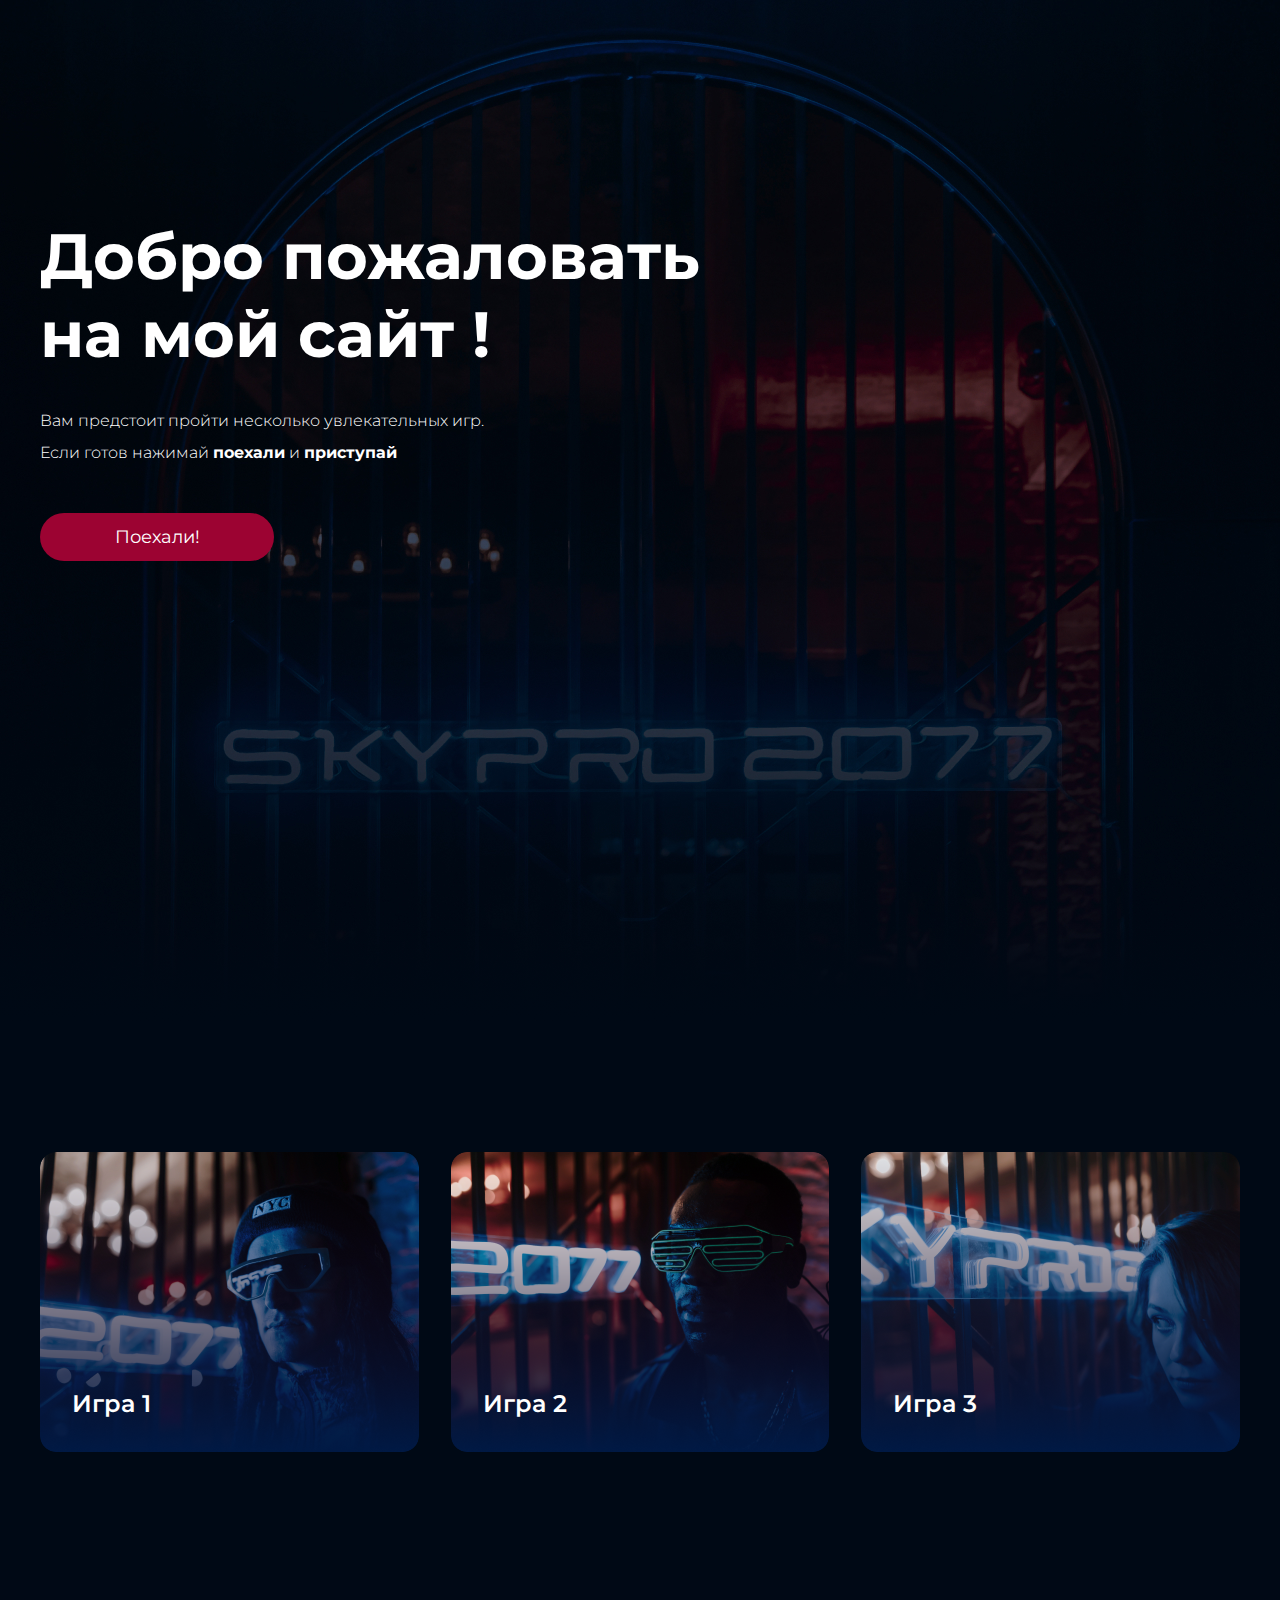
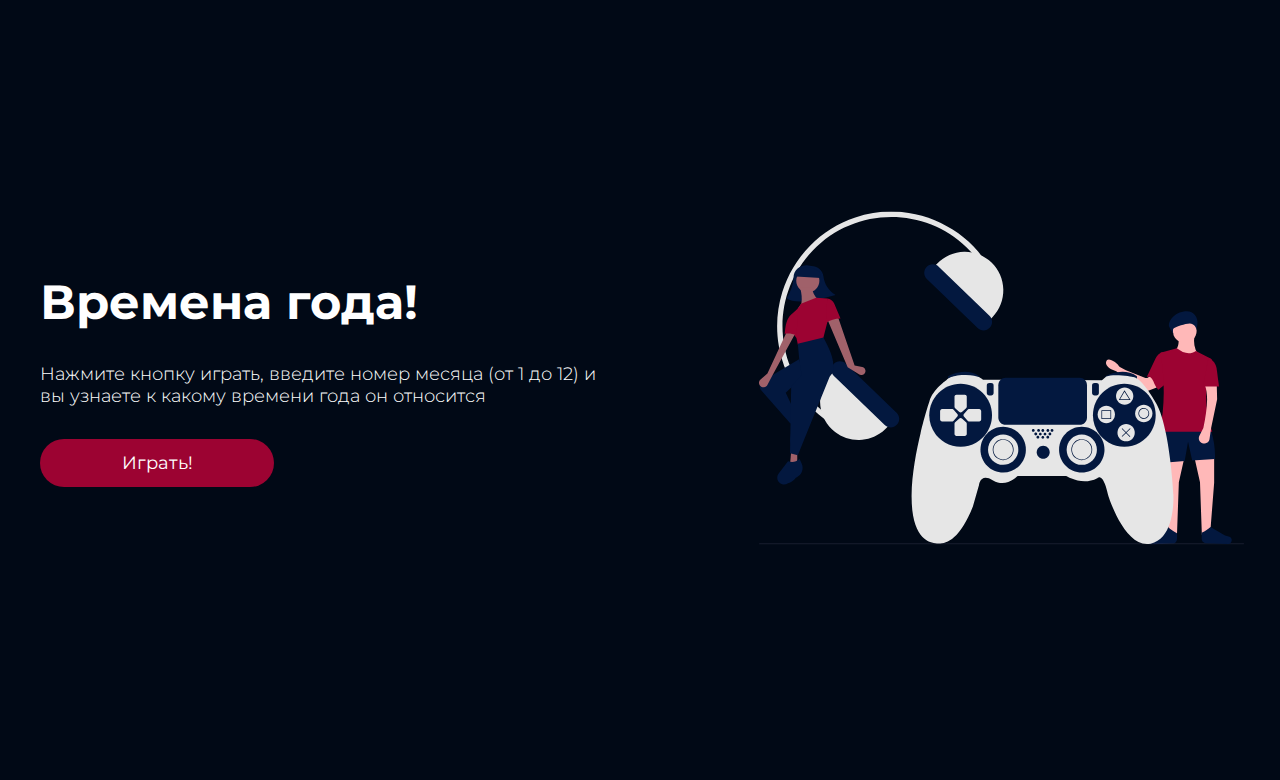
==== commit 76e849f0: "Merge pull request #3 from ermolaeva-yul/hw-3" ====
--- a/index.html
+++ b/index.html
@@ -26,5 +26,97 @@
             <p class="games__text">Игра 3</p>
         </a>
     </div>
+    <div class="seasons center">
+        <div class="box-month">
+            <h1 class="title_text">Времена года!</h1>
+            <p class="month">Нажмите кнопку играть, введите номер месяца (от 1 до 12) и вы узнаете к какому времени года он относится</p>
+            <a href="#" class="button-month">Играть!</a>
+        </div>
+        <div class="svg" href="#">
+            <svg class="svg_image" width="485" height="334" viewBox="0 0 485 334" fill="none" xmlns="http://www.w3.org/2000/svg">
+                <g clip-path="url(#clip0_700_26)">
+                <path d="M416.377 139.54C423.062 146.577 430.52 147.7 438.752 142.909C435.298 137.353 434.475 131.309 435.396 124.942H419.36C420.071 130.537 419.88 135.746 416.377 139.54Z" fill="#FFB8B8"/>
+                <path d="M442.854 323.699L451.431 319.208L455.16 271.671V246.592L435.396 246.218L440.989 271.297L442.854 323.699Z" fill="#FFB8B8"/>
+                <path d="M417.992 323.699L409.415 319.208L405.686 271.671V246.592L425.45 246.218L419.856 271.297L417.992 323.699Z" fill="#FFB8B8"/>
+                <path d="M404.817 251.832L425.7 249.961L429.056 230.871L433.158 249.587L455.906 248.089C456.403 238.994 455.141 229.634 452.177 220.016L402.206 218.893L404.817 251.832Z" fill="#03183F"/>
+                <path d="M383.111 180.14L357.991 160.724C357.73 160.523 357.443 160.358 357.138 160.233L353.487 158.742C350.555 157.545 344.969 153.561 347.693 149.46C349.89 146.153 358.297 152.077 359.331 154.271C359.658 154.962 360.194 155.531 360.863 155.898L365.968 158.706C366.092 158.774 366.22 158.835 366.351 158.888L385.787 166.795C386.326 167.015 386.909 167.102 387.488 167.049C388.067 166.997 388.625 166.806 389.116 166.494L392.639 164.251C393.141 163.932 393.712 163.74 394.304 163.693C394.896 163.645 395.49 163.743 396.036 163.978C396.581 164.213 397.062 164.577 397.435 165.041C397.809 165.504 398.065 166.051 398.18 166.636L399.344 172.535C399.512 173.385 399.375 174.266 398.957 175.024C398.539 175.781 397.868 176.366 397.062 176.675L386.641 180.661C386.058 180.885 385.427 180.954 384.808 180.863C384.19 180.772 383.606 180.523 383.111 180.14Z" fill="#FFB8B8"/>
+                <path d="M387.777 165.994C394.732 164.122 394.002 173.875 399.308 178.67L409.741 170.403L403.698 141.037C402.077 141.502 400.585 142.339 399.342 143.482C398.098 144.625 397.137 146.043 396.533 147.623L387.777 165.994Z" fill="#9C0332"/>
+                <path d="M400.715 220.765H453.296C444.786 197.747 445.615 174.074 452.86 149.95C452.982 149.549 452.961 149.118 452.8 148.732C452.639 148.346 452.349 148.028 451.98 147.833L436.887 139.915C430.963 143.784 424.596 142.595 417.869 137.294L401.46 141.786C405.927 168.713 406.054 195.087 400.715 220.765Z" fill="#9C0332"/>
+                <path d="M413.862 332.491L391.95 333.423C390.996 333.464 390.06 333.149 389.324 332.539C388.587 331.928 388.102 331.066 387.96 330.118C387.818 329.161 388.036 328.184 388.574 327.381C389.111 326.577 389.928 326.003 390.865 325.773L394.582 324.858L409.19 316.36C411.354 318.609 414.334 320.511 417.977 322.131L418.02 328.106C418.028 329.235 417.599 330.323 416.824 331.141C416.048 331.959 414.986 332.443 413.862 332.491Z" fill="#03183F"/>
+                <path d="M484.783 333.5H0.176254V332.298H485L484.783 333.5Z" fill="#3F3D56" fill-opacity="0.4"/>
+                <path d="M446.801 332.157L468.714 333.089C469.668 333.13 470.604 332.815 471.34 332.204C472.077 331.594 472.562 330.732 472.704 329.784C472.846 328.827 472.628 327.85 472.09 327.047C471.553 326.243 470.736 325.669 469.799 325.439L466.082 324.524L451.474 316.026C449.31 318.275 446.33 320.177 442.687 321.797L442.644 327.772C442.636 328.901 443.065 329.989 443.84 330.807C444.616 331.625 445.677 332.109 446.801 332.157Z" fill="#03183F"/>
+                <path d="M425.7 131.68C432.291 131.68 437.633 126.317 437.633 119.702C437.633 113.087 432.291 107.724 425.7 107.724C419.109 107.724 413.767 113.087 413.767 119.702C413.767 126.317 419.109 131.68 425.7 131.68Z" fill="#FFB8B8"/>
+                <path d="M444.346 217.022L440.403 224.716C440.056 225.395 439.855 226.14 439.814 226.903C439.774 227.665 439.895 228.428 440.169 229.14C440.443 229.852 440.864 230.498 441.404 231.036C441.945 231.573 442.592 231.989 443.305 232.257C444.058 232.541 444.866 232.652 445.668 232.581C446.47 232.511 447.246 232.261 447.939 231.85C448.633 231.438 449.225 230.877 449.674 230.206C450.122 229.535 450.416 228.771 450.532 227.972L452.177 216.648L458.144 188.2L457.771 173.977H445.838C449.908 184.556 447.889 200.16 444.346 217.022Z" fill="#FFB8B8"/>
+                <path d="M443.973 175.474H460.008L457.681 157.822C457.365 155.428 456.457 153.152 455.04 151.201C453.622 149.25 451.741 147.686 449.567 146.652L443.973 175.474Z" fill="#9C0332"/>
+                <path d="M438.387 113.104C438.625 111.504 438.525 109.872 438.093 108.313C437.661 106.755 436.906 105.305 435.879 104.058C433.843 101.64 430.43 99.6609 424.768 100.595C412.415 102.632 408.853 112.954 410.063 115.55C411.273 118.146 414.983 124.164 414.983 124.164C414.983 124.164 412.26 118.207 415.215 116.994C418.17 115.782 429.605 111.005 433.597 113.157C434.726 113.726 435.686 114.586 436.377 115.649C437.068 116.711 437.466 117.939 437.531 119.206L438.387 113.104Z" fill="#03183F"/>
+                <path d="M234.139 63.2548L229.341 65.6983C223.815 54.776 216.493 44.867 207.685 36.3878C164.426 -5.35464 95.3993 -3.98991 53.812 39.43C12.2248 82.8499 13.5844 152.134 56.8429 193.877C65.0762 201.838 74.5085 208.445 84.7924 213.457L82.4453 218.316C66.1449 210.372 51.9618 198.649 41.0677 184.115C30.1737 169.581 22.8815 152.653 19.7936 134.731C16.7058 116.809 17.9109 98.4071 23.3094 81.045C28.708 63.6829 38.145 47.8594 50.8407 34.8818C63.5364 21.9042 79.1264 12.1451 96.3226 6.41078C113.519 0.676456 131.828 -0.868477 149.736 1.90363C167.645 4.67573 184.64 11.6853 199.316 22.3532C213.992 33.0211 225.928 47.041 234.139 63.2548Z" fill="#E6E6E6"/>
+                <path d="M71.8174 163.721C64.7602 171.089 60.9081 180.97 61.1087 191.189C61.3092 201.407 65.5459 211.128 72.8867 218.211C80.2275 225.295 90.0711 229.161 100.252 228.96C110.433 228.759 120.117 224.506 127.174 217.138L133.784 210.237L78.4273 156.82L71.8174 163.721Z" fill="#E6E6E6"/>
+                <path d="M74.7183 152.9C73.1474 154.544 72.2903 156.746 72.335 159.024C72.3797 161.301 73.3225 163.467 74.9566 165.048L125.73 214.042C127.366 215.621 129.561 216.483 131.831 216.438C134.1 216.393 136.259 215.445 137.832 213.802C139.406 212.16 140.264 209.957 140.22 207.679C140.175 205.401 139.23 203.234 137.594 201.655L86.8206 152.661C85.1829 151.084 82.989 150.224 80.7201 150.269C78.4513 150.314 76.2928 151.26 74.7183 152.9Z" fill="#03183F"/>
+                <path d="M227.001 112.912L233.611 106.011C240.668 98.6427 244.52 88.7624 244.32 78.5435C244.119 68.3246 239.883 58.6042 232.542 51.5206C228.907 48.0132 224.619 45.2588 219.924 43.4145C215.229 41.5703 210.218 40.6723 205.176 40.772C194.996 40.9733 185.311 45.2258 178.254 52.5939L171.644 59.4952L227.001 112.912Z" fill="#E6E6E6"/>
+                <path d="M167.596 55.9295C166.025 57.5734 165.168 59.7755 165.213 62.0528C165.258 64.3301 166.2 66.4966 167.835 68.0771L218.608 117.071C220.245 118.648 222.438 119.509 224.707 119.463C226.976 119.417 229.133 118.469 230.706 116.827C232.278 115.186 233.137 112.984 233.093 110.707C233.049 108.43 232.106 106.264 230.472 104.684L179.699 55.6903C178.061 54.1135 175.867 53.2533 173.598 53.2981C171.329 53.343 169.171 54.2893 167.596 55.9295Z" fill="#03183F"/>
+                <path d="M189.014 169.153V165.173C189.014 165.173 206.32 155.402 220.381 165.173V168.791L189.014 169.153Z" fill="#03183F"/>
+                <path d="M346.569 169.153V165.173C346.569 165.173 363.875 155.402 377.936 165.173V168.791L346.569 169.153Z" fill="#03183F"/>
+                <path d="M240.932 168.792H223.986C223.986 168.792 219.66 163.725 205.239 164.087C190.817 164.449 187.933 168.792 187.933 168.792C187.933 168.792 173.692 178.381 170.447 190.324C170.447 190.324 152.961 242.977 152.6 284.232C152.24 325.487 168.103 331.277 176.396 332.362C184.688 333.448 199.47 332.001 213.891 295.45L220.021 274.099C220.021 274.099 221.102 261.433 234.082 269.395C247.061 277.356 258.598 265.052 258.598 265.052H307.271C307.271 265.052 323.495 275.185 338.277 267.224C338.277 267.224 344.045 259.624 349.453 285.318C349.453 285.318 366.038 338.153 391.636 332.724C417.234 327.296 414.35 283.146 414.35 283.146C414.35 283.146 410.925 215.655 396.864 191.771C396.864 191.771 383.344 166.982 374.33 165.896C374.33 165.896 354.861 162.278 347.29 165.535L342.964 169.153L240.932 168.792Z" fill="#E6E6E6"/>
+                <path d="M201.633 235.74C218.957 235.74 233 221.644 233 204.256C233 186.868 218.957 172.772 201.633 172.772C184.31 172.772 170.266 186.868 170.266 204.256C170.266 221.644 184.31 235.74 201.633 235.74Z" fill="#03183F"/>
+                <path d="M365.317 235.74C382.64 235.74 396.684 221.644 396.684 204.256C396.684 186.868 382.64 172.772 365.317 172.772C347.994 172.772 333.95 186.868 333.95 204.256C333.95 221.644 347.994 235.74 365.317 235.74Z" fill="#03183F"/>
+                <path d="M207.099 197.235L202.917 200.948C202.563 201.261 202.107 201.434 201.635 201.434C201.163 201.434 200.707 201.261 200.353 200.948L196.164 197.235C195.959 197.054 195.795 196.832 195.682 196.582C195.568 196.333 195.509 196.062 195.508 195.788V185.572C195.509 185.056 195.713 184.562 196.077 184.198C196.441 183.833 196.934 183.629 197.447 183.629H205.83C206.343 183.628 206.836 183.832 207.2 184.195C207.564 184.559 207.769 185.053 207.77 185.568V195.781C207.767 196.057 207.706 196.33 207.591 196.581C207.475 196.832 207.307 197.055 207.099 197.235Z" fill="#E6E6E6"/>
+                <path d="M207.099 211.273L202.917 207.564C202.563 207.251 202.107 207.078 201.635 207.078C201.163 207.078 200.707 207.251 200.353 207.564L196.164 211.277C195.959 211.458 195.795 211.68 195.682 211.93C195.568 212.179 195.509 212.45 195.508 212.724V222.929C195.507 223.445 195.71 223.939 196.072 224.304C196.435 224.669 196.927 224.875 197.44 224.876H205.83C206.343 224.877 206.836 224.673 207.2 224.309C207.564 223.946 207.769 223.452 207.77 222.936V212.728C207.767 212.451 207.706 212.179 207.591 211.928C207.475 211.677 207.307 211.454 207.099 211.273Z" fill="#E6E6E6"/>
+                <path d="M194.642 209.749L198.341 205.544C198.653 205.189 198.825 204.731 198.825 204.258C198.825 203.784 198.653 203.327 198.341 202.971L194.642 198.766C194.462 198.561 194.24 198.396 193.991 198.282C193.743 198.169 193.473 198.109 193.2 198.108H183.033C182.519 198.109 182.027 198.314 181.664 198.679C181.301 199.044 181.097 199.539 181.097 200.055V208.468C181.096 208.984 181.299 209.478 181.661 209.843C182.024 210.209 182.516 210.414 183.029 210.415H193.204C193.477 210.412 193.746 210.351 193.994 210.237C194.242 210.122 194.463 209.956 194.642 209.749Z" fill="#E6E6E6"/>
+                <path d="M208.628 209.749L204.936 205.541C204.623 205.186 204.451 204.728 204.451 204.254C204.451 203.78 204.623 203.323 204.936 202.968L208.635 198.763C208.815 198.557 209.037 198.392 209.286 198.278C209.534 198.165 209.804 198.106 210.077 198.104H220.244C220.758 198.103 221.25 198.307 221.614 198.671C221.978 199.034 222.183 199.528 222.184 200.044V208.465C222.185 208.98 221.982 209.475 221.619 209.84C221.257 210.205 220.765 210.411 220.251 210.412H210.081C209.805 210.411 209.534 210.352 209.283 210.238C209.032 210.124 208.809 209.957 208.628 209.749Z" fill="#E6E6E6"/>
+                <path d="M244.177 261.433C256.721 261.433 266.89 251.226 266.89 238.635C266.89 226.044 256.721 215.836 244.177 215.836C231.632 215.836 221.463 226.044 221.463 238.635C221.463 251.226 231.632 261.433 244.177 261.433Z" fill="#03183F"/>
+                <path d="M322.774 261.433C335.318 261.433 345.488 251.226 345.488 238.635C345.488 226.044 335.318 215.836 322.774 215.836C310.229 215.836 300.06 226.044 300.06 238.635C300.06 251.226 310.229 261.433 322.774 261.433Z" fill="#03183F"/>
+                <path d="M244.177 253.834C252.54 253.834 259.319 247.029 259.319 238.635C259.319 230.241 252.54 223.436 244.177 223.436C235.814 223.436 229.034 230.241 229.034 238.635C229.034 247.029 235.814 253.834 244.177 253.834Z" fill="#E6E6E6"/>
+                <path d="M244.177 249.129C242.109 249.129 240.087 248.514 238.368 247.361C236.648 246.208 235.308 244.569 234.517 242.651C233.726 240.733 233.519 238.623 233.922 236.587C234.325 234.552 235.321 232.682 236.783 231.214C238.246 229.746 240.109 228.747 242.137 228.342C244.165 227.937 246.267 228.145 248.178 228.939C250.088 229.733 251.721 231.078 252.87 232.804C254.019 234.53 254.632 236.559 254.632 238.635C254.629 241.417 253.526 244.085 251.566 246.052C249.606 248.02 246.949 249.126 244.177 249.129ZM244.177 228.864C242.251 228.864 240.369 229.437 238.768 230.511C237.168 231.584 235.92 233.11 235.183 234.896C234.446 236.681 234.254 238.646 234.629 240.541C235.005 242.436 235.932 244.177 237.293 245.544C238.655 246.91 240.389 247.841 242.278 248.218C244.166 248.595 246.123 248.401 247.902 247.662C249.681 246.922 251.201 245.67 252.271 244.063C253.34 242.456 253.911 240.567 253.911 238.635C253.908 236.044 252.882 233.561 251.057 231.729C249.232 229.897 246.758 228.867 244.177 228.864Z" fill="#03183F"/>
+                <path d="M322.774 253.834C331.137 253.834 337.916 247.029 337.916 238.635C337.916 230.241 331.137 223.436 322.774 223.436C314.411 223.436 307.631 230.241 307.631 238.635C307.631 247.029 314.411 253.834 322.774 253.834Z" fill="#E6E6E6"/>
+                <path d="M322.774 249.129C320.706 249.129 318.684 248.514 316.965 247.361C315.246 246.208 313.905 244.569 313.114 242.651C312.323 240.733 312.116 238.623 312.519 236.587C312.923 234.552 313.918 232.682 315.381 231.214C316.843 229.746 318.706 228.747 320.734 228.342C322.762 227.937 324.864 228.145 326.775 228.939C328.685 229.733 330.318 231.078 331.467 232.804C332.616 234.53 333.229 236.559 333.229 238.635C333.226 241.417 332.124 244.085 330.163 246.052C328.203 248.019 325.546 249.126 322.774 249.129ZM322.774 228.864C320.848 228.864 318.966 229.437 317.366 230.511C315.765 231.584 314.517 233.11 313.78 234.896C313.043 236.681 312.851 238.646 313.226 240.541C313.602 242.436 314.529 244.177 315.89 245.544C317.252 246.91 318.986 247.841 320.875 248.218C322.763 248.595 324.72 248.401 326.499 247.662C328.278 246.922 329.798 245.67 330.868 244.063C331.937 242.456 332.508 240.567 332.508 238.635C332.505 236.044 331.479 233.561 329.654 231.729C327.829 229.897 325.355 228.867 322.774 228.864Z" fill="#03183F"/>
+                <path d="M284.196 247.682C287.78 247.682 290.686 244.765 290.686 241.168C290.686 237.57 287.78 234.654 284.196 234.654C280.612 234.654 277.707 237.57 277.707 241.168C277.707 244.765 280.612 247.682 284.196 247.682Z" fill="#03183F"/>
+                <path d="M274.278 220.848C275.06 220.848 275.695 220.212 275.695 219.426C275.695 218.641 275.06 218.004 274.278 218.004C273.495 218.004 272.861 218.641 272.861 219.426C272.861 220.212 273.495 220.848 274.278 220.848Z" fill="#03183F"/>
+                <path d="M279.585 220.848C280.367 220.848 281.002 220.212 281.002 219.426C281.002 218.641 280.367 218.004 279.585 218.004C278.802 218.004 278.168 218.641 278.168 219.426C278.168 220.212 278.802 220.848 279.585 220.848Z" fill="#03183F"/>
+                <path d="M278.878 227.597C279.661 227.597 280.295 226.961 280.295 226.175C280.295 225.39 279.661 224.753 278.878 224.753C278.096 224.753 277.461 225.39 277.461 226.175C277.461 226.961 278.096 227.597 278.878 227.597Z" fill="#03183F"/>
+                <path d="M283.836 227.778C284.632 227.778 285.278 227.13 285.278 226.331C285.278 225.531 284.632 224.883 283.836 224.883C283.039 224.883 282.394 225.531 282.394 226.331C282.394 227.13 283.039 227.778 283.836 227.778Z" fill="#03183F"/>
+                <path d="M288.786 227.597C289.568 227.597 290.203 226.961 290.203 226.175C290.203 225.39 289.568 224.753 288.786 224.753C288.003 224.753 287.369 225.39 287.369 226.175C287.369 226.961 288.003 227.597 288.786 227.597Z" fill="#03183F"/>
+                <path d="M276.755 224.402C277.537 224.402 278.172 223.765 278.172 222.98C278.172 222.194 277.537 221.558 276.755 221.558C275.972 221.558 275.338 222.194 275.338 222.98C275.338 223.765 275.972 224.402 276.755 224.402Z" fill="#03183F"/>
+                <path d="M281.312 224.521C282.108 224.521 282.754 223.873 282.754 223.074C282.754 222.274 282.108 221.626 281.312 221.626C280.515 221.626 279.87 222.274 279.87 223.074C279.87 223.873 280.515 224.521 281.312 224.521Z" fill="#03183F"/>
+                <path d="M285.999 224.521C286.795 224.521 287.441 223.873 287.441 223.074C287.441 222.274 286.795 221.626 285.999 221.626C285.202 221.626 284.557 222.274 284.557 223.074C284.557 223.873 285.202 224.521 285.999 224.521Z" fill="#03183F"/>
+                <path d="M290.909 224.402C291.692 224.402 292.326 223.765 292.326 222.98C292.326 222.194 291.692 221.558 290.909 221.558C290.127 221.558 289.493 222.194 289.493 222.98C289.493 223.765 290.127 224.402 290.909 224.402Z" fill="#03183F"/>
+                <path d="M283.836 220.903C284.632 220.903 285.278 220.254 285.278 219.455C285.278 218.656 284.632 218.008 283.836 218.008C283.039 218.008 282.394 218.656 282.394 219.455C282.394 220.254 283.039 220.903 283.836 220.903Z" fill="#03183F"/>
+                <path d="M288.883 220.903C289.68 220.903 290.325 220.254 290.325 219.455C290.325 218.656 289.68 218.008 288.883 218.008C288.087 218.008 287.441 218.656 287.441 219.455C287.441 220.254 288.087 220.903 288.883 220.903Z" fill="#03183F"/>
+                <path d="M293.033 220.848C293.815 220.848 294.45 220.212 294.45 219.426C294.45 218.641 293.815 218.004 293.033 218.004C292.25 218.004 291.616 218.641 291.616 219.426C291.616 220.212 292.25 220.848 293.033 220.848Z" fill="#03183F"/>
+                <path d="M230.296 171.876C229.629 171.877 228.99 172.143 228.518 172.616C228.046 173.089 227.781 173.731 227.78 174.401V182C227.781 182.67 228.046 183.312 228.518 183.785C228.99 184.258 229.629 184.524 230.296 184.525H232.099C232.765 184.524 233.405 184.258 233.876 183.785C234.348 183.312 234.613 182.67 234.614 182V174.401C234.613 173.731 234.348 173.089 233.876 172.616C233.405 172.143 232.765 171.877 232.099 171.876H230.296Z" fill="#03183F"/>
+                <path d="M335.573 171.876C334.906 171.876 334.266 172.143 333.795 172.616C333.323 173.089 333.058 173.731 333.057 174.401V182C333.058 182.67 333.323 183.312 333.795 183.785C334.266 184.258 334.906 184.524 335.573 184.525H337.375C338.042 184.524 338.682 184.258 339.153 183.785C339.625 183.312 339.89 182.67 339.891 182V174.401C339.89 173.731 339.625 173.089 339.153 172.616C338.682 172.143 338.042 171.876 337.375 171.876H335.573Z" fill="#03183F"/>
+                <path d="M365.678 193.761C370.457 193.761 374.331 189.873 374.331 185.076C374.331 180.279 370.457 176.391 365.678 176.391C360.899 176.391 357.025 180.279 357.025 185.076C357.025 189.873 360.899 193.761 365.678 193.761Z" fill="#E6E6E6"/>
+                <path d="M347.29 212.217C352.069 212.217 355.943 208.329 355.943 203.532C355.943 198.736 352.069 194.847 347.29 194.847C342.511 194.847 338.637 198.736 338.637 203.532C338.637 208.329 342.511 212.217 347.29 212.217Z" fill="#E6E6E6"/>
+                <path d="M384.786 211.132C389.565 211.132 393.439 207.243 393.439 202.447C393.439 197.65 389.565 193.761 384.786 193.761C380.007 193.761 376.133 197.65 376.133 202.447C376.133 207.243 380.007 211.132 384.786 211.132Z" fill="#E6E6E6"/>
+                <path d="M367.12 230.312C371.899 230.312 375.773 226.423 375.773 221.626C375.773 216.83 371.899 212.941 367.12 212.941C362.341 212.941 358.467 216.83 358.467 221.626C358.467 226.423 362.341 230.312 367.12 230.312Z" fill="#E6E6E6"/>
+                <path d="M246.61 166.809C244.677 166.812 242.823 167.584 241.456 168.956C240.089 170.328 239.32 172.189 239.318 174.129V206.518C239.32 208.458 240.089 210.319 241.456 211.691C242.823 213.063 244.677 213.835 246.61 213.838H320.7C322.634 213.835 324.487 213.063 325.855 211.691C327.222 210.319 327.991 208.458 327.993 206.518V174.129C327.991 172.189 327.222 170.328 325.855 168.956C324.487 167.584 322.634 166.812 320.7 166.809H246.61Z" fill="#03183F"/>
+                <path d="M371.556 189.057H359.822L365.487 179.31L371.556 189.057ZM361.078 188.333H370.255L365.508 180.71L361.078 188.333Z" fill="#03183F"/>
+                <path d="M352.158 207.875H342.423V199.19H352.158V207.875ZM343.144 207.151H351.437V199.913H343.144V207.151Z" fill="#03183F"/>
+                <path d="M384.786 207.875C383.717 207.875 382.671 207.556 381.782 206.96C380.892 206.363 380.199 205.516 379.79 204.524C379.38 203.532 379.273 202.441 379.482 201.388C379.691 200.335 380.206 199.367 380.962 198.608C381.718 197.849 382.682 197.332 383.731 197.123C384.78 196.913 385.867 197.021 386.856 197.431C387.844 197.842 388.689 198.538 389.283 199.431C389.877 200.323 390.194 201.373 390.194 202.446C390.193 203.886 389.622 205.265 388.608 206.283C387.595 207.301 386.22 207.873 384.786 207.875ZM384.786 197.742C383.859 197.742 382.953 198.018 382.182 198.535C381.411 199.052 380.811 199.787 380.456 200.646C380.101 201.506 380.008 202.452 380.189 203.364C380.37 204.277 380.816 205.115 381.472 205.773C382.127 206.431 382.963 206.879 383.872 207.061C384.781 207.242 385.723 207.149 386.58 206.793C387.436 206.437 388.168 205.834 388.683 205.06C389.198 204.286 389.473 203.377 389.473 202.446C389.472 201.199 388.977 200.003 388.099 199.121C387.22 198.24 386.029 197.743 384.786 197.742Z" fill="#03183F"/>
+                <path d="M363.229 217.299L362.719 217.811L370.831 225.953L371.341 225.442L363.229 217.299Z" fill="#03183F"/>
+                <path d="M371.016 217.293L362.725 225.256L363.223 225.779L371.515 217.816L371.016 217.293Z" fill="#03183F"/>
+                <path d="M76.6379 84.1163C56.9526 89.5636 35.3964 93.6643 27.6724 87.3026C31.9013 80.2361 34.3405 73.2711 34.5474 66.4326C34.594 63.3037 35.8566 60.3168 38.0659 58.1089C39.5285 56.6906 41.2939 55.6256 43.2281 54.9947C45.1622 54.3639 47.2141 54.1838 49.228 54.4682L54.3368 55.1878C54.5088 55.212 54.6799 55.2395 54.8501 55.2703C57.3022 55.7366 59.5473 56.962 61.2702 58.7744C62.9931 60.5868 64.1073 62.8953 64.4564 65.3758C65.5327 72.791 69.1522 79.2105 76.6379 84.1163Z" fill="#03183F"/>
+                <path d="M95.6268 154.467L103.28 156.051C103.864 156.171 104.415 156.422 104.891 156.783C105.367 157.144 105.757 157.607 106.033 158.138C106.309 158.669 106.463 159.256 106.485 159.854C106.507 160.453 106.395 161.049 106.159 161.599C105.931 162.131 105.591 162.607 105.163 162.995C104.736 163.383 104.229 163.674 103.68 163.849C103.13 164.023 102.549 164.077 101.976 164.006C101.404 163.935 100.853 163.742 100.362 163.439L88.6559 156.212L68.7724 109.295L79.071 106.305L95.6268 154.467Z" fill="#A0616A"/>
+                <path d="M41.1101 216.03L35.3156 217.722L30.9294 208.629L35.3897 206.296L41.1101 216.03Z" fill="#A0616A"/>
+                <path d="M38.1659 254.987L31.0562 253.097L32.1692 240.837L38.2878 241.215L38.1659 254.987Z" fill="#A0616A"/>
+                <path d="M38.9074 207.531L31.3772 212.505L2.41556 179.623C1.78735 178.91 1.32345 178.067 1.05686 177.153C0.790277 176.239 0.72756 175.278 0.873163 174.337C1.01877 173.397 1.36911 172.5 1.89929 171.71C2.42946 170.921 3.12643 170.259 3.94061 169.77L40.0197 148.132L45.5457 164.065L26.7592 181.76L38.9074 207.531Z" fill="#03183F"/>
+                <path d="M45.2488 224.743C45.23 224.767 45.2111 224.792 45.1921 224.817C44.7108 227.645 43.8656 230.225 41.9779 232.093C41.4183 233.359 40.4134 234.375 39.1552 234.945C37.8969 235.516 36.4734 235.601 35.1565 235.185C33.9146 234.792 32.8471 233.979 32.1366 232.884C31.4261 231.788 31.1168 230.479 31.2615 229.181L32.6686 216.557C36.044 215.778 38.6183 213.851 39.9213 210.103L43.2017 212.345C44.1725 213.004 44.9994 213.854 45.6321 214.843C46.2647 215.833 46.6898 216.942 46.8814 218.102C47.0729 219.262 47.027 220.449 46.7463 221.591C46.4656 222.733 45.9561 223.805 45.2488 224.743Z" fill="#03183F"/>
+                <path d="M48.8186 81.4129C55.2196 81.4129 60.4087 76.2045 60.4087 69.7796C60.4087 63.3547 55.2196 58.1463 48.8186 58.1463C42.4176 58.1463 37.2286 63.3547 37.2286 69.7796C37.2286 76.2045 42.4176 81.4129 48.8186 81.4129Z" fill="#A0616A"/>
+                <path d="M58.8556 88.3765L40.584 103.565L39.1609 97.3133L42.3501 92.4337C43.2352 87.6462 42.6638 82.3669 41.1429 76.767L53.0639 76.7779C53.5785 81.3033 55.3338 85.2511 58.8556 88.3765Z" fill="#A0616A"/>
+                <path d="M63.9998 128.219L39.333 135.76L37.414 126.955C32.7913 120.725 30.7818 115.038 33.8061 110.399L32.2842 103.416C36.6499 99.9654 40.083 96.4354 41.9681 92.7727L57.1447 86.8204L68.3016 87.5094L71.5961 98.5912L63.9998 128.219Z" fill="#9C0332"/>
+                <path d="M81.5239 107.544C76.2659 107.488 71.12 109.071 66.7958 112.074L68.3016 87.5094C69.83 87.7143 71.279 88.3151 72.5059 89.2526C73.7329 90.1901 74.6955 91.4321 75.2991 92.8564L81.5239 107.544Z" fill="#9C0332"/>
+                <path d="M38.8302 244.149L31.001 242.215L32.1534 175.443L42.6665 163.887L40.3132 149.237L38.7904 132.826L64.4704 126.435C73.1504 142.254 78.3968 156.637 70.7386 165.621L38.8302 244.149Z" fill="#03183F"/>
+                <path d="M37.032 266.694C36.9968 266.708 36.9617 266.722 36.9265 266.735C34.6531 269.385 32.1553 271.545 29.0149 272.305C27.6374 273.275 25.9523 273.701 24.2814 273.503C22.6105 273.305 21.0709 272.496 19.9564 271.231C18.9054 270.038 18.3001 268.515 18.244 266.923C18.1879 265.331 18.6845 263.77 19.6489 262.505L29.0222 250.211C33.0341 251.527 36.9283 251.139 40.6358 248.048L42.6568 252.459C43.2582 253.758 43.5894 255.167 43.6302 256.6C43.671 258.032 43.4206 259.458 42.8943 260.79C42.3679 262.123 41.5766 263.333 40.5687 264.348C39.5608 265.363 38.3574 266.162 37.032 266.694Z" fill="#03183F"/>
+                <path d="M8.43183 162.498L1.55987 168.404C0.989616 168.894 0.551842 169.52 0.287144 170.226C0.0224452 170.931 -0.060616 171.692 0.0456582 172.437C0.151932 173.183 0.444105 173.89 0.895089 174.493C1.34607 175.095 1.94127 175.574 2.62552 175.884C3.65559 176.35 4.82377 176.407 5.8939 176.042C6.96403 175.677 7.85628 174.919 8.39029 173.919L13.3597 164.616L36.1491 122.872L27.578 121.255L8.43183 162.498Z" fill="#A0616A"/>
+                <path d="M37.5223 124.045C33.0711 122.696 28.9015 121.902 25.6678 122.95C26.3457 114.531 27.7427 107.01 32.2842 103.416L38.7402 104.177L37.5223 124.045Z" fill="#9C0332"/>
+                <path d="M61.7571 67.0821L36.9682 65.5511L37.2733 60.5749C45.9265 54.7183 54.1895 55.2286 62.0622 62.1058L61.7571 67.0821Z" fill="#03183F"/>
+                </g>
+                <defs>
+                <clipPath id="clip0_700_26">
+                <rect width="485" height="333" fill="white" transform="translate(0 0.5)"/>
+                </clipPath>
+                </defs>
+                </svg>  
+            </div>
+    </div>
 </body>
 </html>--- a/style.css
+++ b/style.css
@@ -126,6 +126,63 @@
   padding-top: 236px;
 }
 
+.seasons {
+  display: grid;
+  gap: 32px;
+  grid-template-columns: repeat(12, 1fr);
+  align-items: center;
+  height: 800px;
+  background-repeat: no-repeat;
+  background: url(img/seasons.jpg);
+  background-position: center;
+  background-size: cover;
+}
+
+.box-month {
+  grid-column: 1/6;
+}
+
+.title_text {
+  font-size: 48px;
+  font-weight: 700;
+  letter-spacing: 0px;
+  text-align: left;
+  color: white;
+  font-style: normal;
+}
+
+.month {
+  color: #FFF;
+  font-style: normal;
+  font-weight: 300;
+  font-size: 18px;
+  width: 584px;
+  margin-top: 32px;
+  margin-bottom: 32px;
+}
+
+.button-month {
+  width: 234px;
+  height: 48px;
+  border-radius: 30px;
+  background: #9C0332;
+  font-size: 18px;
+  line-height: 18px;
+  color: #ffffff;
+  text-decoration: none;
+  font-weight: 400;
+  display: flex;
+  justify-content: center;
+  align-items: center;
+}
+.button-month:hover {
+  background: #EB443F;
+}
+
+.svg {
+  grid-column: 8/12;
+}
+
 @media (max-width: 375px) {
   .center {
     padding-left: 16px;
@@ -182,4 +239,38 @@
   .games__item:hover {
     animation: none;
   }
+  .games__item_3 {
+    background-position: center;
+  }
+  .seasons {
+    display: flex;
+    flex-direction: column;
+    background: url(img/seasonsmob.jpg);
+    height: 654px;
+  }
+  .box-month {
+    display: flex;
+    flex-direction: column;
+    align-items: center;
+    margin-top: 51px;
+  }
+  .title_text {
+    font-size: 32px;
+    text-align: center;
+  }
+  .month {
+    font-weight: 300;
+    font-size: 14px;
+    width: 343px;
+    margin-top: 32px;
+    margin-bottom: 32px;
+    text-align: center;
+  }
+  .svg_image {
+    width: 344px;
+    height: 236px;
+    padding-left: 16px;
+    padding-right: 15px;
+    margin-top: 32px;
+  }
 }/*# sourceMappingURL=style.css.map */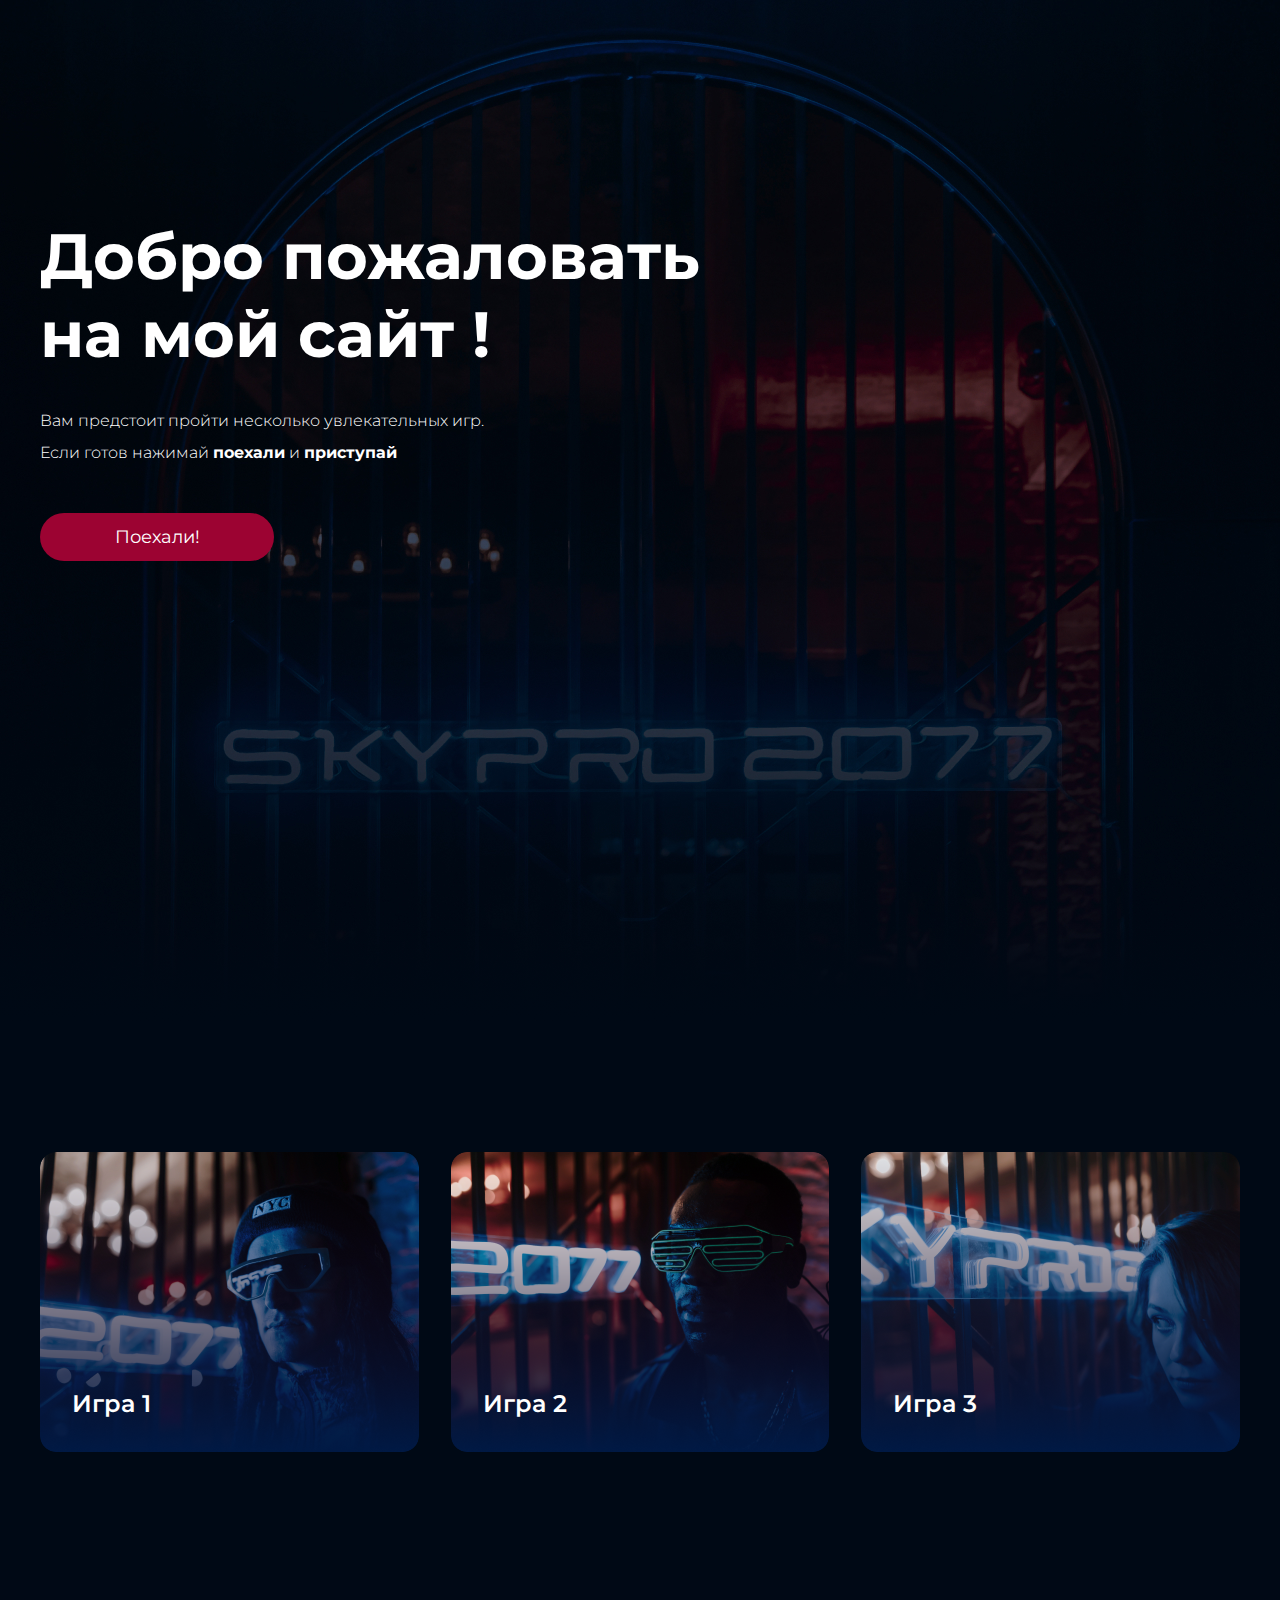
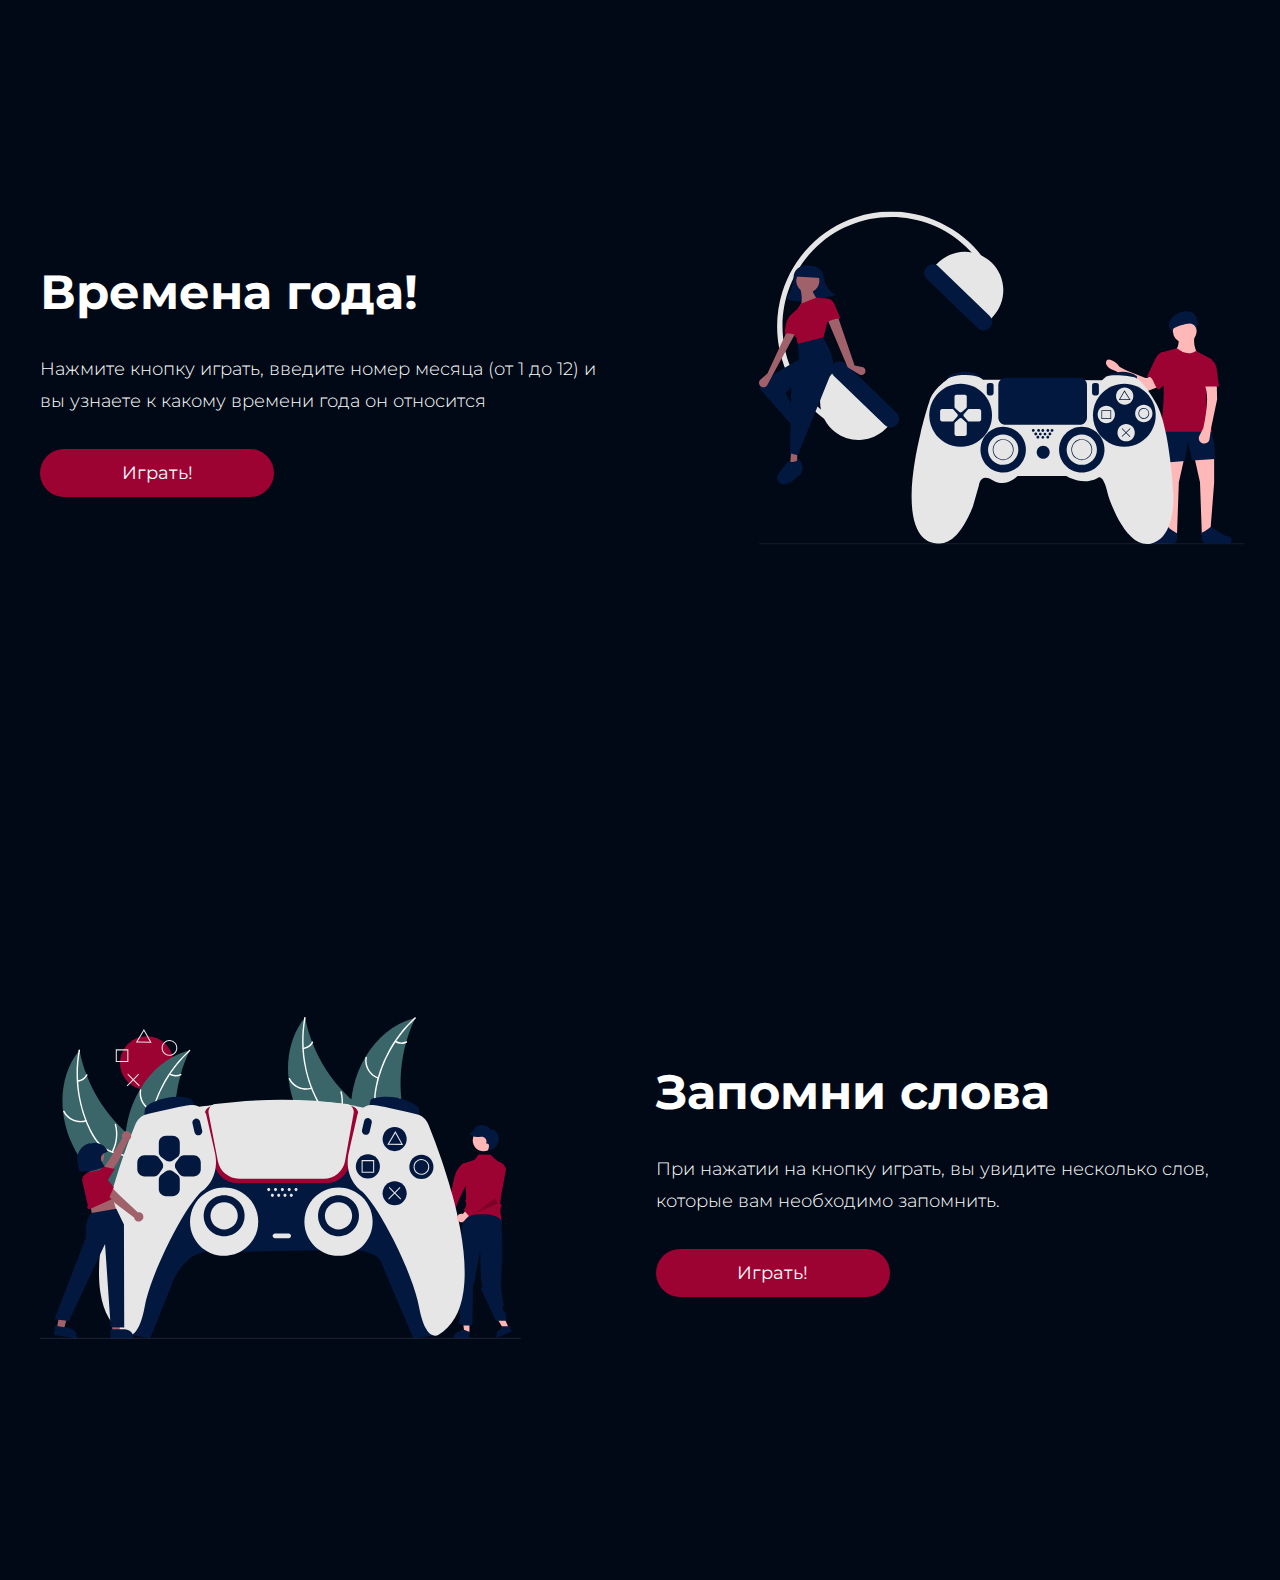
==== commit 49bbbbfa: "Merge pull request #4 from ermolaeva-yul/hw-4" ====
--- a/index.html
+++ b/index.html
@@ -118,5 +118,114 @@
                 </svg>  
             </div>
     </div>
+    <div class="remember center">
+        <div class="svg-2" href="#">
+            <svg class="svg_image2" width="481" height="322" viewBox="0 0 481 322" fill="none" xmlns="http://www.w3.org/2000/svg">
+                <g clip-path="url(#clip0_1058_448)">
+                <path d="M468.717 311.028L463.966 313.057L453.897 295.651L460.909 292.656L468.717 311.028Z" fill="#FFB6B6"/>
+                <path d="M429.462 315.535L424.299 315.535L421.842 295.564H429.463L429.462 315.535Z" fill="#FFB6B6"/>
+                <path d="M429.644 320.936L413.765 320.936V320.735C413.766 319.091 414.417 317.515 415.576 316.353C416.735 315.19 418.307 314.538 419.946 314.537H419.946L422.847 312.331L428.258 314.538L429.644 314.538L429.644 320.936Z" fill="#03183F"/>
+                <path d="M471.605 314.486L456.998 320.728L456.919 320.542C456.276 319.03 456.259 317.324 456.871 315.8C457.483 314.275 458.673 313.056 460.181 312.412L460.182 312.411L461.987 309.241L467.828 309.144L469.103 308.599L471.605 314.486Z" fill="#03183F"/>
+                <path d="M424.397 197.34L416.55 245.255L418.685 252.395L415.883 257.452L419.998 301.862L418.328 305.55L422.995 308.436H432.493L432.997 268.231L435.343 262.328V259.075L440.119 234.559L440.998 262.602L442.388 268.514L441.221 272.724L442.745 275.673L455.813 303.809H466.463L465.639 297.446C467.547 296.477 462.774 293.646 462.316 291.551L463.884 288.013L462.316 281.33L460.878 268.272L462.394 240.707L461.681 203.588C458.105 198.781 454.138 195.073 449.222 194.035L424.397 197.34Z" fill="#03183F"/>
+                <path d="M443.508 134.24C449.452 134.24 454.27 129.408 454.27 123.448C454.27 117.488 449.452 112.656 443.508 112.656C437.564 112.656 432.745 117.488 432.745 123.448C432.745 129.408 437.564 134.24 443.508 134.24Z" fill="#FFB6B6"/>
+                <path d="M399.134 208.661C398.999 208.055 398.999 207.427 399.134 206.821C399.268 206.215 399.533 205.645 399.91 205.153C400.288 204.661 400.768 204.258 401.318 203.972C401.867 203.686 402.473 203.524 403.091 203.498L407.427 189.046L412.439 195.066L407.554 207.867C407.528 208.912 407.121 209.912 406.41 210.676C405.699 211.44 404.733 211.916 403.695 212.014C402.657 212.112 401.62 211.825 400.779 211.207C399.938 210.589 399.353 209.683 399.134 208.661Z" fill="#FFB6B6"/>
+                <path d="M427.258 149.258L425.315 145.698L422.811 146.536C422.811 146.536 420.047 148.325 416.177 155.076C414.387 158.199 410.517 178.223 410.517 178.223L401.473 202.237L410.694 203.801L418.387 184.01L427.307 165.07L427.258 149.258Z" fill="#9C0332"/>
+                <path d="M443.109 197.189C450.687 197.189 458.333 198.685 461.464 204.034C461.382 202.871 461.177 200.854 460.964 199.004L460.18 194.033L460.974 189.475L462.023 188.423L460.144 186.539L461.426 177.025L465.657 154.612C465.989 152.848 465.73 151.025 464.921 149.424C464.113 147.823 462.799 146.536 461.185 145.761L457.119 143.801L450.529 137.671L438.608 137.582L434.719 142.652L424.481 146.139L426.199 181.788L425.073 184.423C425.325 184.656 425.858 185.153 426.146 185.473C426.554 185.925 426.034 188.256 425.688 189.605L425.212 193.198L426.71 194.271L424.763 196.578L424.374 199.506C426.307 199.047 434.666 197.189 443.109 197.189Z" fill="#9C0332"/>
+                <path d="M446.261 133.712C446.307 133.61 446.353 133.508 446.399 133.406C446.381 133.407 446.364 133.409 446.346 133.41L446.261 133.712Z" fill="#03183F"/>
+                <path d="M454.57 113.147C454.059 112.663 453.394 112.375 452.693 112.333C451.997 112.356 451.291 112.986 451.436 113.669C450.157 111.4 448.123 109.654 445.689 108.739C443.255 107.824 440.577 107.797 438.126 108.665C436.396 109.277 434.7 110.501 434.302 112.296C434.264 112.768 434.123 113.225 433.891 113.637C433.69 113.857 433.429 114.014 433.141 114.087C432.852 114.16 432.548 114.147 432.267 114.05L432.25 114.045C432.154 114.012 432.05 114.008 431.952 114.035C431.853 114.062 431.765 114.118 431.699 114.196C431.633 114.273 431.592 114.369 431.58 114.47C431.569 114.572 431.588 114.674 431.636 114.764L432.125 115.68C431.508 115.818 430.867 115.804 430.256 115.64C430.155 115.613 430.048 115.619 429.95 115.655C429.851 115.692 429.767 115.759 429.708 115.846C429.649 115.932 429.618 116.035 429.619 116.141C429.621 116.246 429.655 116.348 429.717 116.433C430.53 117.549 431.592 118.459 432.818 119.09C434.044 119.722 435.4 120.058 436.778 120.072C438.734 120.06 440.709 119.384 442.613 119.835C443.349 120.01 444.037 120.347 444.626 120.823C445.215 121.299 445.691 121.901 446.018 122.585C446.344 123.269 446.514 124.018 446.515 124.777C446.516 125.535 446.347 126.284 446.021 126.969C446.606 126.328 447.736 126.48 448.334 127.108C448.61 127.445 448.813 127.835 448.932 128.253C449.051 128.672 449.084 129.111 449.027 129.542C448.867 130.864 448.476 132.148 447.871 133.333C450.183 133.262 452.418 132.48 454.273 131.095C456.129 129.709 457.516 127.786 458.246 125.584C458.977 123.383 459.016 121.01 458.358 118.786C457.701 116.562 456.378 114.593 454.57 113.147H454.57Z" fill="#03183F"/>
+                <path d="M106.736 72.8543C121.514 72.8543 133.494 60.8417 133.494 46.0234C133.494 31.2051 121.514 19.1925 106.736 19.1925C91.9581 19.1925 79.9782 31.2051 79.9782 46.0234C79.9782 60.8417 91.9581 72.8543 106.736 72.8543Z" fill="#9C0332"/>
+                <path d="M31.5305 125.837C18.1042 96.0585 18.5993 58.3124 39.4363 33.1837C46.4075 68.0287 65.4456 99.2782 93.1823 121.403C103.91 129.897 116.724 138.224 119.654 151.611C121.478 159.941 118.893 168.752 114.425 176.008C109.956 183.264 103.727 189.233 97.5687 195.116L96.8778 197.129C70.0816 178.526 44.9567 155.616 31.5305 125.837Z" fill="#3A6569"/>
+                <path d="M40.0163 33.5471C35.2209 59.8773 38.7833 87.9143 50.4391 112.038C52.959 117.253 55.968 122.324 59.9965 126.519C64.0269 130.715 68.8457 133.357 74.3892 134.98C79.4571 136.463 84.8123 137.393 89.4323 140.086C94.3019 142.924 97.324 147.688 98.5013 153.15C99.9417 159.833 98.9014 166.637 97.6534 173.255C96.2678 180.603 94.7125 188.213 96.7204 195.6C96.9636 196.495 95.5645 196.821 95.3216 195.927C91.8282 183.076 98.6202 170.401 97.6708 157.48C97.2278 151.451 94.9701 145.519 89.8147 142.026C85.3065 138.971 79.7849 138.008 74.6407 136.55C69.2391 135.02 64.3881 132.681 60.2603 128.803C56.0377 124.835 52.8247 119.872 50.1829 114.744C44.2248 103.179 40.2972 90.4376 38.2192 77.609C35.8297 62.8642 35.9732 47.8182 38.6435 33.122C38.8092 32.2125 40.1808 32.6435 40.0162 33.5471H40.0163Z" fill="white"/>
+                <path d="M46.2378 104.397C41.8881 105.795 37.1845 105.597 32.967 103.838C28.7495 102.079 25.2927 98.8748 23.214 94.7965C22.7962 93.9699 24.0577 93.2801 24.476 94.1078C26.4047 97.9091 29.625 100.894 33.5557 102.523C37.4864 104.153 41.8685 104.32 45.9111 102.994C46.79 102.707 47.1116 104.111 46.2378 104.397H46.2378Z" fill="white"/>
+                <path d="M71.7209 134.567C76.0673 126.28 77.1393 116.656 74.7232 107.612C74.4831 106.716 75.8821 106.39 76.122 107.284C78.6187 116.7 77.4828 126.714 72.9409 135.327C72.5074 136.148 71.2897 135.383 71.7208 134.567H71.7209Z" fill="white"/>
+                <path d="M37.6762 63.3321C39.4716 63.1429 41.192 62.5095 42.6829 61.4888C44.1739 60.4681 45.3886 59.0921 46.2182 57.4843C46.641 56.6586 47.8584 57.4242 47.4382 58.2445C46.5135 60.0166 45.1701 61.5346 43.5253 62.666C41.8805 63.7973 39.9845 64.5076 38.0028 64.7347C37.8178 64.7718 37.6257 64.7369 37.4654 64.637C37.3052 64.5372 37.1889 64.3799 37.1401 64.1971C37.0978 64.0112 37.1304 63.816 37.2307 63.6541C37.3311 63.4921 37.4912 63.3764 37.6762 63.3321Z" fill="white"/>
+                <path d="M149.785 33.4755C149.536 33.9986 149.286 34.5217 149.043 35.0556C145.725 42.1063 142.985 49.4155 140.848 56.9112C140.674 57.4881 140.506 58.0754 140.349 58.6561C135.393 76.7699 133.834 95.6489 135.752 114.333C136.521 121.768 137.854 129.132 139.738 136.364C142.341 146.351 145.955 156.971 145.14 166.944C145.066 167.985 144.928 169.021 144.727 170.045L99.3805 197.818C99.2458 197.829 99.117 197.851 98.9818 197.863L97.2218 199.055C97.0987 198.689 96.9788 198.306 96.8556 197.94C96.7833 197.728 96.7211 197.51 96.6488 197.298C96.6038 197.154 96.5592 197.01 96.5104 196.884C96.4953 196.836 96.4806 196.788 96.4718 196.751C96.423 196.624 96.3911 196.501 96.3486 196.385C95.6726 194.249 95.0104 192.105 94.362 189.952C94.3557 189.941 94.3557 189.941 94.3595 189.925C89.4609 173.51 85.8859 156.54 84.9931 139.566C84.9664 139.056 84.9329 138.535 84.927 138.011C84.5669 130.358 84.8313 122.688 85.7174 115.078C86.216 110.912 86.9245 106.775 87.8404 102.681C90.227 92.1081 94.2573 81.9775 99.7836 72.6604C110.803 54.0886 127.623 39.2573 148.208 33.8715C148.735 33.7341 149.252 33.6025 149.785 33.4755Z" fill="#3A6569"/>
+                <path d="M150.035 34.1149C130.396 52.2431 116.407 76.7797 111.229 103.078C110.109 108.763 109.467 114.628 110.165 120.41C110.863 126.194 113.125 131.212 116.576 135.855C119.732 140.099 123.45 144.074 125.521 149.013C127.705 154.22 127.258 159.847 124.918 164.919C122.056 171.125 117.14 175.929 112.17 180.46C106.652 185.49 100.84 190.628 98.0084 197.738C97.6653 198.599 96.3523 198.015 96.6949 197.155C101.622 184.785 114.656 178.765 121.656 167.875C124.922 162.794 126.681 156.695 124.662 150.793C122.897 145.632 119.066 141.53 115.834 137.26C112.44 132.777 109.971 127.982 109.004 122.393C108.015 116.676 108.429 110.773 109.399 105.084C111.586 92.253 116.1 79.7084 122.144 68.211C129.089 54.9955 138.238 43.0688 149.194 32.9468C149.872 32.3206 150.709 33.4928 150.035 34.1149L150.035 34.1149Z" fill="white"/>
+                <path d="M112.462 94.4406C108.15 92.9307 104.513 89.933 102.201 85.9827C99.8899 82.0324 99.054 77.3868 99.843 72.8756C100.006 71.9633 101.427 72.1741 101.264 73.0876C100.522 77.2871 101.301 81.6144 103.461 85.2885C105.621 88.9625 109.019 91.7414 113.043 93.1235C113.917 93.4249 113.331 94.7402 112.462 94.4406H112.462Z" fill="white"/>
+                <path d="M114.694 133.914C123.139 129.922 129.774 122.884 133.275 114.205C133.621 113.344 134.934 113.928 134.589 114.788C130.929 123.813 124.009 131.122 115.211 135.257C114.373 135.651 113.859 134.305 114.694 133.914L114.694 133.914Z" fill="white"/>
+                <path d="M130.283 56.4839C131.83 57.4168 133.584 57.9497 135.387 58.0348C137.19 58.12 138.986 57.7547 140.614 56.9717C141.447 56.5677 141.96 57.9139 141.132 58.3153C139.329 59.1719 137.345 59.5729 135.353 59.4833C133.36 59.3936 131.42 58.8161 129.701 57.8011C129.531 57.719 129.399 57.5751 129.331 57.3986C129.263 57.2222 129.264 57.0264 129.335 56.851C129.413 56.677 129.556 56.5408 129.734 56.4721C129.911 56.4034 130.108 56.4076 130.283 56.4839Z" fill="white"/>
+                <path d="M257.137 93.2194C243.71 63.4405 244.205 25.6944 265.042 0.565674C272.014 35.4107 291.052 66.6601 318.788 88.785C329.516 97.2788 342.33 105.606 345.261 118.993C347.084 127.323 344.499 136.134 340.031 143.39C335.562 150.646 329.333 156.615 323.175 162.498L322.484 164.511C295.688 145.908 270.563 122.998 257.137 93.2194Z" fill="#3A6569"/>
+                <path d="M265.622 0.929038C260.827 27.2593 264.389 55.2962 276.045 79.4197C278.565 84.6351 281.574 89.7058 285.603 93.9005C289.633 98.097 294.452 100.739 299.995 102.362C305.063 103.845 310.418 104.775 315.038 107.468C319.908 110.306 322.93 115.07 324.107 120.532C325.548 127.215 324.507 134.019 323.259 140.637C321.874 147.985 320.319 155.595 322.326 162.982C322.57 163.877 321.17 164.203 320.928 163.309C317.434 150.458 324.226 137.783 323.277 124.862C322.834 118.833 320.576 112.901 315.421 109.408C310.912 106.353 305.391 105.39 300.247 103.932C294.845 102.402 289.994 100.063 285.866 96.1849C281.644 92.2174 278.431 87.2539 275.789 82.126C269.831 70.5612 265.903 57.8195 263.825 44.9909C261.436 30.2462 261.579 15.2002 264.25 0.503953C264.415 -0.405584 265.787 0.0254677 265.622 0.929038H265.622Z" fill="white"/>
+                <path d="M271.844 71.7789C267.494 73.1767 262.791 72.9787 258.573 71.2201C254.356 69.4615 250.899 66.2569 248.82 62.1786C248.402 61.352 249.664 60.6622 250.082 61.4899C252.011 65.2912 255.231 68.276 259.162 69.9055C263.093 71.535 267.475 71.702 271.517 70.3763C272.396 70.0892 272.718 71.4935 271.844 71.7789Z" fill="white"/>
+                <path d="M297.327 101.949C301.673 93.6623 302.745 84.0377 300.329 74.994C300.089 74.0982 301.488 73.7717 301.728 74.6665C304.225 84.0823 303.089 94.0959 298.547 102.709C298.113 103.53 296.896 102.765 297.327 101.949H297.327Z" fill="white"/>
+                <path d="M263.282 30.714C265.078 30.5248 266.798 29.8914 268.289 28.8708C269.78 27.8501 270.995 26.4741 271.824 24.8663C272.247 24.0405 273.464 24.8061 273.044 25.6265C272.12 27.3986 270.776 28.9166 269.131 30.0479C267.487 31.1793 265.591 31.8895 263.609 32.1166C263.424 32.1538 263.232 32.1188 263.072 32.019C262.911 31.9191 262.795 31.7619 262.746 31.5791C262.704 31.3932 262.736 31.198 262.837 31.036C262.937 30.874 263.097 30.7583 263.282 30.714V30.714Z" fill="white"/>
+                <path d="M375.391 0.857422C375.142 1.38056 374.892 1.90371 374.649 2.43754C371.331 9.48822 368.591 16.7975 366.454 24.2932C366.28 24.8701 366.112 25.4573 365.955 26.0381C360.999 44.1519 359.44 63.0309 361.358 81.7153C362.127 89.1495 363.46 96.5143 365.344 103.746C367.947 113.733 371.561 124.353 370.746 134.326C370.672 135.367 370.534 136.403 370.333 137.427L324.986 165.2C324.852 165.211 324.723 165.233 324.588 165.245L322.828 166.437C322.705 166.071 322.585 165.688 322.462 165.322C322.389 165.11 322.327 164.892 322.255 164.68C322.21 164.536 322.165 164.392 322.116 164.266C322.101 164.218 322.087 164.17 322.078 164.133C322.029 164.006 321.997 163.883 321.955 163.766C321.279 161.631 320.616 159.487 319.968 157.334C319.962 157.323 319.962 157.323 319.966 157.307C315.067 140.892 311.492 123.922 310.599 106.948C310.572 106.438 310.539 105.917 310.533 105.393C310.173 97.74 310.437 90.0699 311.323 82.4598C311.822 78.2942 312.531 74.1567 313.446 70.063C315.833 59.4901 319.863 49.3594 325.39 40.0424C336.409 21.4706 353.229 6.63924 373.814 1.25342C374.341 1.11603 374.858 0.984437 375.391 0.857422Z" fill="#3A6569"/>
+                <path d="M375.641 1.49697C356.002 19.6252 342.013 44.1618 336.835 70.4597C335.715 76.1453 335.073 82.0105 335.771 87.7918C336.469 93.5756 338.731 98.5941 342.182 103.237C345.338 107.481 349.056 111.456 351.128 116.395C353.311 121.602 352.864 127.229 350.525 132.301C347.662 138.507 342.746 143.311 337.776 147.842C332.258 152.872 326.447 158.01 323.615 165.12C323.271 165.981 321.958 165.397 322.301 164.537C327.228 152.167 340.262 146.147 347.262 135.257C350.528 130.176 352.287 124.077 350.268 118.175C348.503 113.014 344.672 108.912 341.44 104.643C338.046 100.159 335.577 95.3638 334.61 89.775C333.621 84.058 334.036 78.1552 335.005 72.4659C337.192 59.6351 341.706 47.0905 347.75 35.593C354.695 22.3776 363.844 10.4509 374.8 0.328847C375.478 -0.29736 376.315 0.874869 375.641 1.49698L375.641 1.49697Z" fill="white"/>
+                <path d="M338.068 61.8225C333.756 60.3127 330.119 57.3149 327.808 53.3646C325.496 49.4143 324.66 44.7688 325.449 40.2575C325.612 39.3453 327.033 39.5561 326.87 40.4695C326.128 44.669 326.907 48.9963 329.067 52.6704C331.227 56.3445 334.625 59.1233 338.649 60.5054C339.523 60.8068 338.937 62.1222 338.068 61.8225H338.068Z" fill="white"/>
+                <path d="M340.3 101.296C348.745 97.3037 355.38 90.2661 358.881 81.5866C359.227 80.7264 360.541 81.3104 360.195 82.1696C356.535 91.1949 349.615 98.5044 340.817 102.639C339.979 103.033 339.465 101.687 340.3 101.296L340.3 101.296Z" fill="white"/>
+                <path d="M355.889 23.866C357.436 24.7988 359.19 25.3318 360.993 25.4169C362.796 25.502 364.592 25.1367 366.22 24.3538C367.054 23.9498 367.566 25.296 366.738 25.6974C364.935 26.554 362.951 26.955 360.959 26.8654C358.966 26.7757 357.026 26.1982 355.307 25.1831C355.137 25.1011 355.005 24.9572 354.937 24.7807C354.869 24.6043 354.87 24.4084 354.941 24.2331C355.019 24.0591 355.162 23.9229 355.34 23.8542C355.517 23.7855 355.714 23.7897 355.889 23.866Z" fill="white"/>
+                <path d="M86.0119 314.07L90.9683 317.919L110.239 321.271L131.658 267.883C131.658 267.883 144.774 226.738 181.501 235.155L299.551 233.051C299.551 233.051 335.796 229.326 341.786 246.466C342.921 249.713 373.529 321.435 373.529 321.435L394.988 318.398L392.416 257.251L341.448 138.616L252.855 133.07L161.564 139.406L86.0119 314.07Z" fill="#03183F"/>
+                <path d="M184.124 238.838C202.959 238.838 218.228 223.528 218.228 204.642C218.228 185.756 202.959 170.445 184.124 170.445C165.29 170.445 150.021 185.756 150.021 204.642C150.021 223.528 165.29 238.838 184.124 238.838Z" fill="#E6E6E6"/>
+                <path d="M298.501 238.838C317.336 238.838 332.605 223.528 332.605 204.642C332.605 185.756 317.336 170.445 298.501 170.445C279.667 170.445 264.398 185.756 264.398 204.642C264.398 223.528 279.667 238.838 298.501 238.838Z" fill="#E6E6E6"/>
+                <path d="M144.25 92.583L158.292 89.8221C158.292 89.8221 264.014 74.6957 330.838 92.583L325.784 106.788L148.972 105.735L144.25 92.583Z" fill="#E6E6E6"/>
+                <path d="M286.795 165.973H197.073C186.179 165.973 176.764 158.41 174.686 147.988L164.867 98.7433C164.649 97.6687 164.658 96.5604 164.892 95.4893C165.126 94.4182 165.58 93.4078 166.226 92.5226C166.901 91.5939 167.759 90.8143 168.747 90.2322C169.735 89.6501 170.832 89.2779 171.97 89.1387C219.291 83.2489 266.149 83.2389 311.243 89.1081C312.364 89.2459 313.446 89.6136 314.42 90.1885C315.394 90.7634 316.239 91.5331 316.904 92.4497C317.545 93.3221 318 94.3174 318.242 95.3739C318.483 96.4303 318.504 97.5252 318.305 98.5904L309.241 147.684C307.285 158.282 297.845 165.973 286.795 165.973Z" fill="#9C0332"/>
+                <path d="M104.338 100.6L104.729 93.5532C104.79 92.4553 105.115 91.3886 105.677 90.4443C106.239 89.5 107.02 88.7063 107.955 88.1312C113.62 84.6463 128.901 76.9737 148.403 80.9957C149.772 81.2799 151.021 81.9801 151.98 83.001C152.938 84.0219 153.56 85.3141 153.761 86.7019L154.283 90.3686L104.338 100.6Z" fill="#03183F"/>
+                <path d="M379.337 100.6L329.392 90.3687L330.231 84.4778C330.328 83.7822 330.63 83.1315 331.098 82.6094C331.567 82.0872 332.18 81.7175 332.86 81.5478C355.35 75.8884 372.564 85.9387 377.305 89.1539C377.755 89.4602 378.129 89.866 378.397 90.3401C378.666 90.8142 378.822 91.3439 378.854 91.8882L379.337 100.6Z" fill="#03183F"/>
+                <path d="M88.4802 318.665C87.2766 318.678 86.0946 318.345 85.0742 317.704C71.7012 309.874 63.3639 295.525 60.313 275.066C57.7929 258.168 58.8453 236.957 63.4408 212.023C71.5882 167.817 88.6644 123.63 95.628 106.684C96.5505 104.448 97.9841 102.46 99.8132 100.88C101.642 99.3008 103.816 98.1743 106.158 97.5913C120.514 94.0507 145.575 88.1111 152.12 88.1111C161.089 88.1111 165.942 96.5772 165.99 96.6627L166.017 96.7326L173.893 130.982V131.476C178.239 146.219 175.01 156.868 171.534 163.206C167.761 170.086 162.879 173.521 162.83 173.555C155.165 179.407 142.675 198.258 130.246 222.747C117.329 248.195 107.754 273.305 104.633 289.918C100.812 310.251 95.212 316.476 91.1865 318.117C90.3286 318.475 89.4093 318.661 88.4802 318.665Z" fill="#E6E6E6"/>
+                <path d="M283.838 161.765H199.062C194.059 161.758 189.213 160.009 185.352 156.818C181.492 153.626 178.856 149.189 177.895 144.266L168.617 96.3718C168.411 95.3116 168.424 94.2204 168.655 93.1654C168.886 92.1105 169.33 91.1142 169.96 90.2382C170.591 89.3621 171.393 88.6249 172.318 88.0721C173.244 87.5192 174.272 87.1624 175.34 87.0238C220.055 81.2956 264.331 81.2858 306.94 86.994C307.993 87.1378 309.006 87.4939 309.919 88.041C310.831 88.588 311.623 89.3147 312.248 90.1771C312.873 91.0395 313.317 92.0198 313.553 93.059C313.79 94.0981 313.814 95.1745 313.625 96.2233L305.06 143.97C304.168 148.962 301.554 153.481 297.674 156.734C293.793 159.987 288.896 161.768 283.838 161.765Z" fill="#E6E6E6"/>
+                <path d="M395.197 318.666C394.267 318.661 393.347 318.475 392.488 318.117C388.463 316.476 382.863 310.251 379.042 289.918C375.921 273.305 366.346 248.195 353.429 222.747C341 198.259 328.51 179.407 320.835 173.548C320.796 173.521 315.914 170.086 312.141 163.207C308.665 156.868 305.436 146.219 309.782 131.476L309.788 130.923L317.667 96.6957L317.685 96.6629C317.733 96.5773 322.586 88.1112 331.555 88.1112C338.1 88.1112 363.161 94.0508 377.517 97.5915C379.859 98.1746 382.033 99.3012 383.862 100.881C385.691 102.46 387.124 104.448 388.047 106.685C395.011 123.63 412.087 167.817 420.234 212.023C424.83 236.957 425.882 258.168 423.362 275.067C420.311 295.525 411.974 309.874 398.582 317.716C397.567 318.35 396.392 318.68 395.197 318.666Z" fill="#E6E6E6"/>
+                <path d="M184.124 219.372C195.425 219.372 204.586 210.186 204.586 198.855C204.586 187.523 195.425 178.337 184.124 178.337C172.823 178.337 163.662 187.523 163.662 198.855C163.662 210.186 172.823 219.372 184.124 219.372Z" fill="#03183F"/>
+                <path d="M184.124 212.533C191.658 212.533 197.766 206.409 197.766 198.855C197.766 191.3 191.658 185.176 184.124 185.176C176.59 185.176 170.483 191.3 170.483 198.855C170.483 206.409 176.59 212.533 184.124 212.533Z" fill="#E6E6E6"/>
+                <path d="M298.501 219.372C309.802 219.372 318.963 210.186 318.963 198.855C318.963 187.523 309.802 178.337 298.501 178.337C287.2 178.337 278.039 187.523 278.039 198.855C278.039 210.186 287.2 219.372 298.501 219.372Z" fill="#03183F"/>
+                <path d="M298.501 212.533C306.035 212.533 312.143 206.409 312.143 198.855C312.143 191.3 306.035 185.176 298.501 185.176C290.967 185.176 284.86 191.3 284.86 198.855C284.86 206.409 290.967 212.533 298.501 212.533Z" fill="#E6E6E6"/>
+                <path d="M228.721 174.128C229.59 174.128 230.295 173.421 230.295 172.55C230.295 171.678 229.59 170.971 228.721 170.971C227.852 170.971 227.147 171.678 227.147 172.55C227.147 173.421 227.852 174.128 228.721 174.128Z" fill="#E6E6E6"/>
+                <path d="M235.541 174.128C236.411 174.128 237.115 173.421 237.115 172.55C237.115 171.678 236.411 170.971 235.541 170.971C234.672 170.971 233.967 171.678 233.967 172.55C233.967 173.421 234.672 174.128 235.541 174.128Z" fill="#E6E6E6"/>
+                <path d="M232.393 179.915C233.263 179.915 233.967 179.209 233.967 178.337C233.967 177.465 233.263 176.759 232.393 176.759C231.524 176.759 230.819 177.465 230.819 178.337C230.819 179.209 231.524 179.915 232.393 179.915Z" fill="#E6E6E6"/>
+                <path d="M238.689 179.915C239.559 179.915 240.263 179.209 240.263 178.337C240.263 177.465 239.559 176.759 238.689 176.759C237.82 176.759 237.115 177.465 237.115 178.337C237.115 179.209 237.82 179.915 238.689 179.915Z" fill="#E6E6E6"/>
+                <path d="M244.985 179.915C245.855 179.915 246.559 179.209 246.559 178.337C246.559 177.465 245.855 176.759 244.985 176.759C244.116 176.759 243.411 177.465 243.411 178.337C243.411 179.209 244.116 179.915 244.985 179.915Z" fill="#E6E6E6"/>
+                <path d="M251.281 179.915C252.151 179.915 252.855 179.209 252.855 178.337C252.855 177.465 252.151 176.759 251.281 176.759C250.412 176.759 249.707 177.465 249.707 178.337C249.707 179.209 250.412 179.915 251.281 179.915Z" fill="#E6E6E6"/>
+                <path d="M242.362 174.128C243.231 174.128 243.936 173.421 243.936 172.55C243.936 171.678 243.231 170.971 242.362 170.971C241.493 170.971 240.788 171.678 240.788 172.55C240.788 173.421 241.493 174.128 242.362 174.128Z" fill="#E6E6E6"/>
+                <path d="M249.183 174.128C250.052 174.128 250.757 173.421 250.757 172.55C250.757 171.678 250.052 170.971 249.183 170.971C248.313 170.971 247.609 171.678 247.609 172.55C247.609 173.421 248.313 174.128 249.183 174.128Z" fill="#E6E6E6"/>
+                <path d="M256.003 174.128C256.873 174.128 257.577 173.421 257.577 172.55C257.577 171.678 256.873 170.971 256.003 170.971C255.134 170.971 254.429 171.678 254.429 172.55C254.429 173.421 255.134 174.128 256.003 174.128Z" fill="#E6E6E6"/>
+                <path d="M248.658 221.214H235.017C234.391 221.214 233.79 220.964 233.347 220.52C232.905 220.076 232.656 219.474 232.656 218.846C232.656 218.218 232.905 217.616 233.347 217.172C233.79 216.728 234.391 216.479 235.017 216.479H248.658C249.284 216.479 249.885 216.728 250.328 217.172C250.77 217.616 251.019 218.218 251.019 218.846C251.019 219.474 250.77 220.076 250.328 220.52C249.885 220.964 249.284 221.214 248.658 221.214Z" fill="#E6E6E6"/>
+                <path d="M158.334 118.302C157.453 118.299 156.599 118 155.91 117.451C155.22 116.902 154.735 116.136 154.533 115.277L152.441 106.371C152.204 105.359 152.378 104.294 152.924 103.41C153.47 102.526 154.344 101.896 155.353 101.657C156.362 101.419 157.425 101.592 158.307 102.138C159.189 102.685 159.819 103.56 160.057 104.572L162.149 113.478C162.284 114.055 162.287 114.654 162.158 115.232C162.029 115.81 161.771 116.351 161.404 116.815C161.037 117.279 160.571 117.653 160.039 117.911C159.507 118.168 158.924 118.302 158.334 118.302Z" fill="#03183F"/>
+                <path d="M325.866 117.776C325.275 117.776 324.693 117.642 324.161 117.385C323.629 117.127 323.162 116.753 322.795 116.289C322.429 115.825 322.171 115.284 322.042 114.706C321.913 114.128 321.916 113.529 322.05 112.952L324.142 104.046C324.381 103.034 325.011 102.159 325.893 101.612C326.775 101.066 327.837 100.893 328.847 101.131C329.856 101.369 330.73 102 331.276 102.884C331.822 103.768 331.995 104.833 331.759 105.845L329.667 114.751C329.464 115.61 328.979 116.376 328.29 116.925C327.6 117.474 326.746 117.773 325.866 117.776Z" fill="#03183F"/>
+                <path d="M129.469 144.59C128.182 144.59 126.925 144.192 125.871 143.451L121.48 140.369C120.654 139.789 119.979 139.017 119.513 138.12C119.047 137.223 118.804 136.226 118.803 135.215V125.775C118.806 123.879 119.558 122.062 120.894 120.721C122.231 119.381 124.043 118.627 125.934 118.625H132.66C134.55 118.627 136.363 119.381 137.699 120.721C139.036 122.062 139.788 123.879 139.79 125.775V135.307C139.788 136.293 139.556 137.264 139.113 138.143C138.67 139.023 138.028 139.786 137.237 140.372L133.191 143.362C132.113 144.16 130.809 144.59 129.469 144.59Z" fill="#03183F"/>
+                <path d="M132.66 179.126H125.934C124.043 179.124 122.231 178.37 120.894 177.029C119.558 175.689 118.806 173.872 118.803 171.976V162.536C118.804 161.525 119.047 160.528 119.513 159.631C119.979 158.734 120.654 157.962 121.48 157.382L125.871 154.299C126.947 153.544 128.232 153.146 129.545 153.162C130.859 153.178 132.134 153.607 133.191 154.389L137.237 157.379C138.028 157.965 138.67 158.728 139.113 159.607C139.556 160.487 139.788 161.458 139.79 162.443V171.976C139.788 173.872 139.036 175.689 137.699 177.029C136.363 178.37 134.55 179.124 132.66 179.126Z" fill="#03183F"/>
+                <path d="M153.646 159.397H144.232C143.223 159.397 142.229 159.153 141.335 158.686C140.44 158.218 139.671 157.542 139.092 156.714L136.018 152.31C135.264 151.232 134.867 149.943 134.883 148.626C134.899 147.309 135.327 146.03 136.107 144.97L139.089 140.913C139.673 140.121 140.434 139.477 141.311 139.032C142.188 138.588 143.157 138.355 144.14 138.353H153.646C155.537 138.356 157.349 139.11 158.686 140.45C160.023 141.79 160.775 143.608 160.777 145.503V152.247C160.775 154.143 160.023 155.96 158.686 157.301C157.349 158.641 155.537 159.395 153.646 159.397Z" fill="#03183F"/>
+                <path d="M113.837 159.397H104.423C102.532 159.395 100.72 158.641 99.383 157.301C98.0463 155.96 97.2943 154.143 97.2922 152.247V145.503C97.2943 143.608 98.0462 141.79 99.383 140.45C100.72 139.11 102.532 138.356 104.423 138.353H113.929C114.912 138.355 115.881 138.588 116.758 139.032C117.635 139.477 118.396 140.121 118.98 140.913L121.962 144.97C122.742 146.03 123.17 147.309 123.186 148.626C123.202 149.943 122.805 151.232 122.051 152.31L118.977 156.714C118.398 157.542 117.629 158.218 116.734 158.686C115.839 159.153 114.846 159.397 113.837 159.397Z" fill="#03183F"/>
+                <path d="M354.641 134.145C361.305 134.145 366.708 128.727 366.708 122.044C366.708 115.362 361.305 109.944 354.641 109.944C347.976 109.944 342.573 115.362 342.573 122.044C342.573 128.727 347.976 134.145 354.641 134.145Z" fill="#03183F"/>
+                <path d="M381.398 162.028C388.063 162.028 393.466 156.61 393.466 149.928C393.466 143.245 388.063 137.827 381.398 137.827C374.734 137.827 369.331 143.245 369.331 149.928C369.331 156.61 374.734 162.028 381.398 162.028Z" fill="#03183F"/>
+                <path d="M354.641 188.333C361.305 188.333 366.708 182.915 366.708 176.232C366.708 169.55 361.305 164.132 354.641 164.132C347.976 164.132 342.573 169.55 342.573 176.232C342.573 182.915 347.976 188.333 354.641 188.333Z" fill="#03183F"/>
+                <path d="M327.883 161.502C334.547 161.502 339.95 156.084 339.95 149.401C339.95 142.719 334.547 137.301 327.883 137.301C321.218 137.301 315.815 142.719 315.815 149.401C315.815 156.084 321.218 161.502 327.883 161.502Z" fill="#03183F"/>
+                <path d="M381.398 157.819C379.842 157.819 378.32 157.356 377.026 156.489C375.732 155.622 374.723 154.389 374.128 152.947C373.532 151.506 373.376 149.919 373.68 148.388C373.983 146.857 374.733 145.451 375.834 144.347C376.934 143.244 378.336 142.492 379.863 142.188C381.39 141.883 382.972 142.04 384.41 142.637C385.848 143.234 387.077 144.246 387.942 145.543C388.807 146.841 389.268 148.367 389.268 149.928C389.266 152.02 388.436 154.026 386.961 155.505C385.485 156.984 383.485 157.817 381.398 157.819ZM381.398 143.088C380.049 143.088 378.731 143.489 377.609 144.241C376.487 144.992 375.613 146.061 375.097 147.31C374.581 148.56 374.446 149.935 374.709 151.262C374.972 152.589 375.622 153.807 376.575 154.764C377.529 155.72 378.745 156.372 380.068 156.635C381.391 156.899 382.762 156.764 384.009 156.246C385.255 155.729 386.32 154.852 387.07 153.727C387.819 152.603 388.219 151.28 388.219 149.928C388.217 148.114 387.498 146.376 386.219 145.094C384.94 143.812 383.207 143.09 381.398 143.088Z" fill="#E6E6E6"/>
+                <path d="M363.073 127.915L347.257 127.691L355.359 114.069L363.073 127.915ZM349.089 126.665L361.271 126.838L355.329 116.173L349.089 126.665Z" fill="#E6E6E6"/>
+                <path d="M334.179 155.715H321.587V143.088H334.179V155.715ZM322.636 154.662H333.129V144.14H322.636V154.662Z" fill="#E6E6E6"/>
+                <path d="M361.152 181.665L355.384 175.891L360.471 170.8L359.729 170.055L354.641 175.148L349.552 170.055L348.811 170.8L353.898 175.891L348.129 181.665L348.87 182.41L354.641 176.635L360.411 182.41L361.152 181.665Z" fill="#E6E6E6"/>
+                <path d="M129.452 38.8469C127.895 38.8469 126.374 38.384 125.079 37.5169C123.785 36.6498 122.776 35.4173 122.181 33.9753C121.585 32.5334 121.429 30.9467 121.733 29.4159C122.037 27.8851 122.786 26.479 123.887 25.3753C124.987 24.2717 126.39 23.5201 127.916 23.2156C129.443 22.9111 131.025 23.0674 132.463 23.6647C133.901 24.262 135.131 25.2734 135.995 26.5712C136.86 27.8689 137.322 29.3946 137.322 30.9554C137.319 33.0476 136.489 35.0535 135.014 36.5329C133.539 38.0123 131.538 38.8445 129.452 38.8469ZM129.452 24.1162C128.103 24.1162 126.784 24.5173 125.662 25.2688C124.541 26.0203 123.666 27.0884 123.15 28.3381C122.634 29.5879 122.499 30.963 122.762 32.2897C123.025 33.6164 123.675 34.835 124.629 35.7915C125.583 36.748 126.798 37.3994 128.121 37.6633C129.444 37.9272 130.816 37.7917 132.062 37.2741C133.308 36.7564 134.373 35.8798 135.123 34.7551C135.872 33.6304 136.272 32.3081 136.272 30.9554C136.27 29.1421 135.551 27.4037 134.272 26.1215C132.994 24.8394 131.26 24.1182 129.452 24.1162Z" fill="#E6E6E6"/>
+                <path d="M111.651 25.7784L95.8352 25.5541L103.937 11.9319L111.651 25.7784ZM97.6674 24.5276L109.848 24.7005L103.907 14.0363L97.6674 24.5276Z" fill="#E6E6E6"/>
+                <path d="M88.3728 44.9714H75.7809V32.3451H88.3728V44.9714ZM76.8302 43.9192H87.3235V33.3973H76.8302V43.9192Z" fill="#E6E6E6"/>
+                <path d="M99.7614 68.4794L93.9927 62.706L99.0799 57.6149L98.3385 56.87L93.2498 61.9626L88.1611 56.87L87.4197 57.6149L92.5069 62.706L86.7382 68.4794L87.4795 69.2243L93.2498 63.4494L99.0201 69.2243L99.7614 68.4794Z" fill="#E6E6E6"/>
+                <path opacity="0.2" d="M455.114 181.23L434.749 196.599L457.737 186.491L455.114 181.23Z" fill="black"/>
+                <path d="M78.4044 200.17L52.6958 201.222L49.5478 183.861L71.5837 177.021L78.4044 200.17Z" fill="#A0616A"/>
+                <path d="M68.9523 157.621L63.2182 151.767L70.249 140.987L82.2827 120.901C81.8895 120.036 81.7676 119.071 81.933 118.135C82.0985 117.199 82.5435 116.335 83.2092 115.658C83.8749 114.98 84.7299 114.522 85.6612 114.343C86.5925 114.163 87.5561 114.272 88.4246 114.653C89.2931 115.035 90.0255 115.672 90.525 116.481C91.0245 117.289 91.2675 118.23 91.2219 119.18C91.1763 120.13 90.8441 121.043 90.2695 121.8C89.6948 122.556 88.9047 123.12 88.0036 123.416L78.0708 144.859L68.9523 157.621Z" fill="#A0616A"/>
+                <path d="M62.6004 170.987C61.9271 172.032 60.9678 172.861 59.8372 173.374C58.7065 173.888 57.4524 174.064 56.2246 173.881C55.0561 173.743 53.9532 173.266 53.0514 172.508C52.1496 171.75 51.4882 170.744 51.1484 169.615C50.8981 168.813 50.8252 167.966 50.9348 167.133C51.0444 166.3 51.3339 165.501 51.7831 164.792C55.6191 158.308 62.6939 149.745 62.7648 149.659L62.8775 149.523L74.8101 152.115L62.6004 170.987Z" fill="#9C0332"/>
+                <path d="M72.2768 314.486L79.4065 314.485L82.7979 286.91L72.2752 286.91L72.2768 314.486Z" fill="#A0616A"/>
+                <path d="M70.4579 312.152L84.4989 312.151H84.4995C86.8726 312.151 89.1485 313.097 90.8265 314.779C92.5046 316.462 93.4474 318.744 93.4475 321.123V321.415L70.4583 321.416L70.4579 312.152Z" fill="#03183F"/>
+                <path d="M16.762 311.391L23.8114 312.459L31.2764 285.702L22.0349 284.125L16.762 311.391Z" fill="#A0616A"/>
+                <path d="M15.3117 308.811L29.195 310.915L29.1956 310.915C31.542 311.271 33.6514 312.546 35.0597 314.462C36.4681 316.377 37.0601 318.775 36.7055 321.128L36.662 321.416L13.931 317.971L15.3117 308.811Z" fill="#03183F"/>
+                <path d="M51.6463 195.961L76.3056 191.752L83.9356 207.523L84.2263 310.447L70.6925 310.362L65.0351 227.058L28.9788 304.032L14.44 302.283L46.1346 219.768C46.1346 219.768 44.39 205.19 49.9147 197.901L51.6463 195.961Z" fill="#03183F"/>
+                <path d="M42.4918 164.89C42.1149 163.755 42.0749 162.535 42.3766 161.377C42.6782 160.219 43.3086 159.174 44.1912 158.369L47.6957 155.175L57.5757 153.506L63.7532 152.38L73.6823 181.23L49.5671 192.34C47.4507 191.882 46.6053 190.721 47.8368 188.413L42.4918 164.89Z" fill="#9C0332"/>
+                <path d="M64.6237 174.625L71.5221 170.211L80.5856 179.338L97.6943 195.298C98.6199 195.091 99.5863 195.171 100.466 195.527C101.345 195.883 102.096 196.499 102.619 197.292C103.142 198.085 103.412 199.019 103.395 199.969C103.377 200.92 103.072 201.843 102.52 202.616C101.968 203.389 101.194 203.976 100.302 204.299C99.4104 204.621 98.4417 204.665 97.5244 204.424C96.6072 204.183 95.7846 203.668 95.1654 202.948C94.5462 202.227 94.1597 201.336 94.057 200.39L75.1892 186.21L64.6237 174.625Z" fill="#A0616A"/>
+                <path d="M52.8967 165.628C52.0159 164.752 51.4056 163.639 51.1386 162.424C50.8717 161.208 50.9594 159.942 51.3913 158.775C51.7683 157.658 52.4624 156.675 53.3884 155.947C54.3145 155.219 55.4322 154.778 56.6045 154.678C57.4386 154.598 58.2799 154.702 59.0699 154.982C59.8598 155.261 60.5794 155.711 61.1785 156.298C66.7116 161.402 73.6035 170.115 73.6724 170.202L73.7818 170.341L68.7842 181.511L52.8967 165.628Z" fill="#9C0332"/>
+                <path d="M53.2397 149.996C59.2294 149.996 64.085 145.127 64.085 139.121C64.085 133.115 59.2294 128.246 53.2397 128.246C47.25 128.246 42.3943 133.115 42.3943 139.121C42.3943 145.127 47.25 149.996 53.2397 149.996Z" fill="#A0616A"/>
+                <path d="M44.4592 154.614C42.7774 154.613 41.0971 154.511 39.4277 154.306L39.1988 154.278L37.4519 144.768C36.711 140.737 37.5371 136.574 39.7606 133.134C41.9841 129.694 45.4363 127.238 49.4088 126.27C49.6738 126.203 49.9523 126.21 50.2135 126.291C50.4747 126.373 50.7086 126.524 50.8893 126.73L51.306 126.584C52.9011 126.027 54.5902 125.789 56.2768 125.886C57.9634 125.983 59.6144 126.412 61.1357 127.149C62.6569 127.885 64.0186 128.915 65.1429 130.179C66.2672 131.444 67.1322 132.918 67.6884 134.517L67.7917 134.814L65.0113 135.786C64.145 136.089 63.3569 136.582 62.7044 137.229C62.0519 137.876 61.5513 138.66 61.2391 139.525C60.927 140.39 60.811 141.314 60.8998 142.23C60.9885 143.146 61.2796 144.03 61.7521 144.819L64.5948 149.564L64.2921 149.716C58.1566 152.888 51.3621 154.566 44.4592 154.614Z" fill="#03183F"/>
+                <path d="M417.055 200.122C417.18 199.514 417.437 198.941 417.807 198.443C418.178 197.945 418.652 197.535 419.198 197.241C419.743 196.947 420.346 196.777 420.964 196.742C421.583 196.707 422.201 196.809 422.776 197.04L432.639 185.641L434.749 193.192L425.059 202.859C424.609 203.802 423.829 204.546 422.868 204.951C421.907 205.356 420.831 205.393 419.844 205.055C418.858 204.718 418.029 204.029 417.515 203.12C417 202.211 416.837 201.144 417.055 200.122H417.055Z" fill="#FFB6B6"/>
+                <path d="M461.07 150.006L465.111 149.787L465.719 152.362C465.719 152.362 465.659 155.66 461.975 162.516C458.29 169.371 429.743 199.892 429.743 199.892L423.56 192.856L438.841 177.073L448.095 160.531L461.07 150.006Z" fill="#9C0332"/>
+                <path d="M0.654262 322H480.346C480.519 322 480.686 321.931 480.808 321.808C480.931 321.685 481 321.518 481 321.344C481 321.17 480.931 321.003 480.808 320.88C480.686 320.757 480.519 320.688 480.346 320.688H0.654262C0.480743 320.688 0.314331 320.757 0.191634 320.88C0.0689367 321.003 0 321.17 0 321.344C0 321.518 0.0689367 321.685 0.191634 321.808C0.314331 321.931 0.480743 322 0.654262 322Z" fill="#3F3D56" fill-opacity="0.4"/>
+                </g>
+                <defs>
+                <clipPath id="clip0_1058_448">
+                <rect width="481" height="322" fill="white"/>
+                </clipPath>
+                </defs>
+                </svg>  
+        </div>
+        <div class="box-remember">
+            <h1 class="remember_text">Запомни слова</h1>
+            <p class="words">При нажатии на кнопку играть, вы увидите несколько слов, которые вам необходимо запомнить.</p>
+            <a href="#" class="button-remember">Играть!</a>
+        </div>
+    </div>
 </body>
 </html>--- a/style.css
+++ b/style.css
@@ -159,6 +159,7 @@
   width: 584px;
   margin-top: 32px;
   margin-bottom: 32px;
+  line-height: 32px;
 }
 
 .button-month {
@@ -181,6 +182,64 @@
 
 .svg {
   grid-column: 8/12;
+}
+
+.svg-2 {
+  grid-column: 1/5;
+}
+
+.box-remember {
+  grid-column: 7/12;
+}
+
+.remember {
+  display: grid;
+  gap: 32px;
+  grid-template-columns: repeat(12, 1fr);
+  align-items: center;
+  height: 800px;
+  background-repeat: no-repeat;
+  background: url(img/remember.jpg);
+  background-position: center;
+  background-size: cover;
+}
+
+.remember_text {
+  font-size: 48px;
+  font-weight: 700;
+  letter-spacing: 0px;
+  text-align: left;
+  color: white;
+  font-style: normal;
+}
+
+.words {
+  color: #FFF;
+  font-style: normal;
+  font-weight: 300;
+  font-size: 18px;
+  width: 584px;
+  margin-top: 32px;
+  margin-bottom: 32px;
+  line-height: 32px;
+}
+
+.button-remember {
+  width: 234px;
+  height: 48px;
+  border-radius: 30px;
+  background: #9C0332;
+  font-size: 18px;
+  line-height: 18px;
+  color: #ffffff;
+  text-decoration: none;
+  font-weight: 400;
+  display: flex;
+  justify-content: center;
+  align-items: center;
+}
+.button-remember:hover {
+  background: #EB443F;
 }
 
 @media (max-width: 375px) {
@@ -270,7 +329,38 @@
     width: 344px;
     height: 236px;
     padding-left: 16px;
-    padding-right: 15px;
+    padding-right: 16px;
     margin-top: 32px;
   }
+  .remember {
+    display: flex;
+    flex-direction: column-reverse;
+    background: url(img/seasonsmob.jpg);
+    height: 654px;
+  }
+  .svg_image2 {
+    width: 344px;
+    height: 236px;
+    padding-left: 16px;
+    padding-right: 16px;
+    margin-bottom: 90px;
+  }
+  .box-remember {
+    display: flex;
+    flex-direction: column;
+    align-items: center;
+    margin-top: 51px;
+  }
+  .remember_text {
+    font-size: 32px;
+    text-align: center;
+  }
+  .words {
+    font-weight: 300;
+    font-size: 14px;
+    width: 343px;
+    margin-top: 32px;
+    margin-bottom: 32px;
+    text-align: center;
+  }
 }/*# sourceMappingURL=style.css.map */